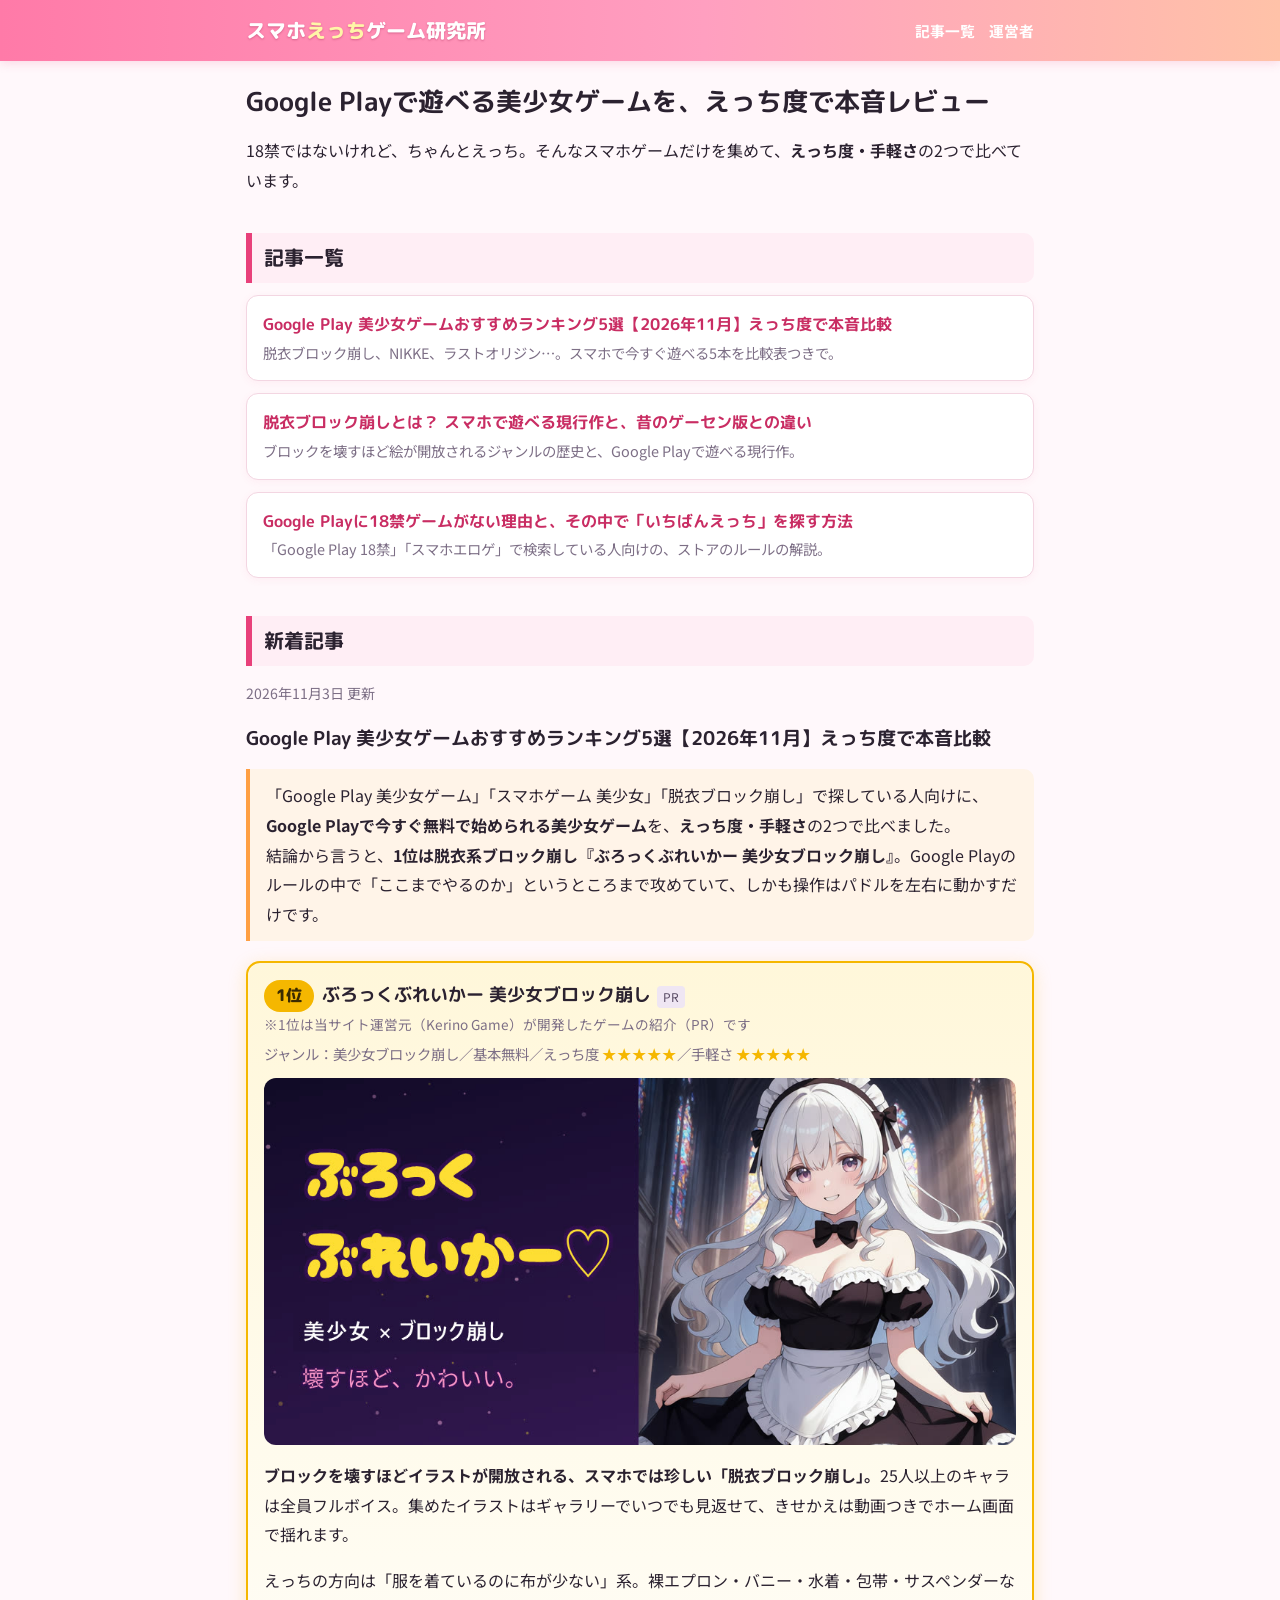
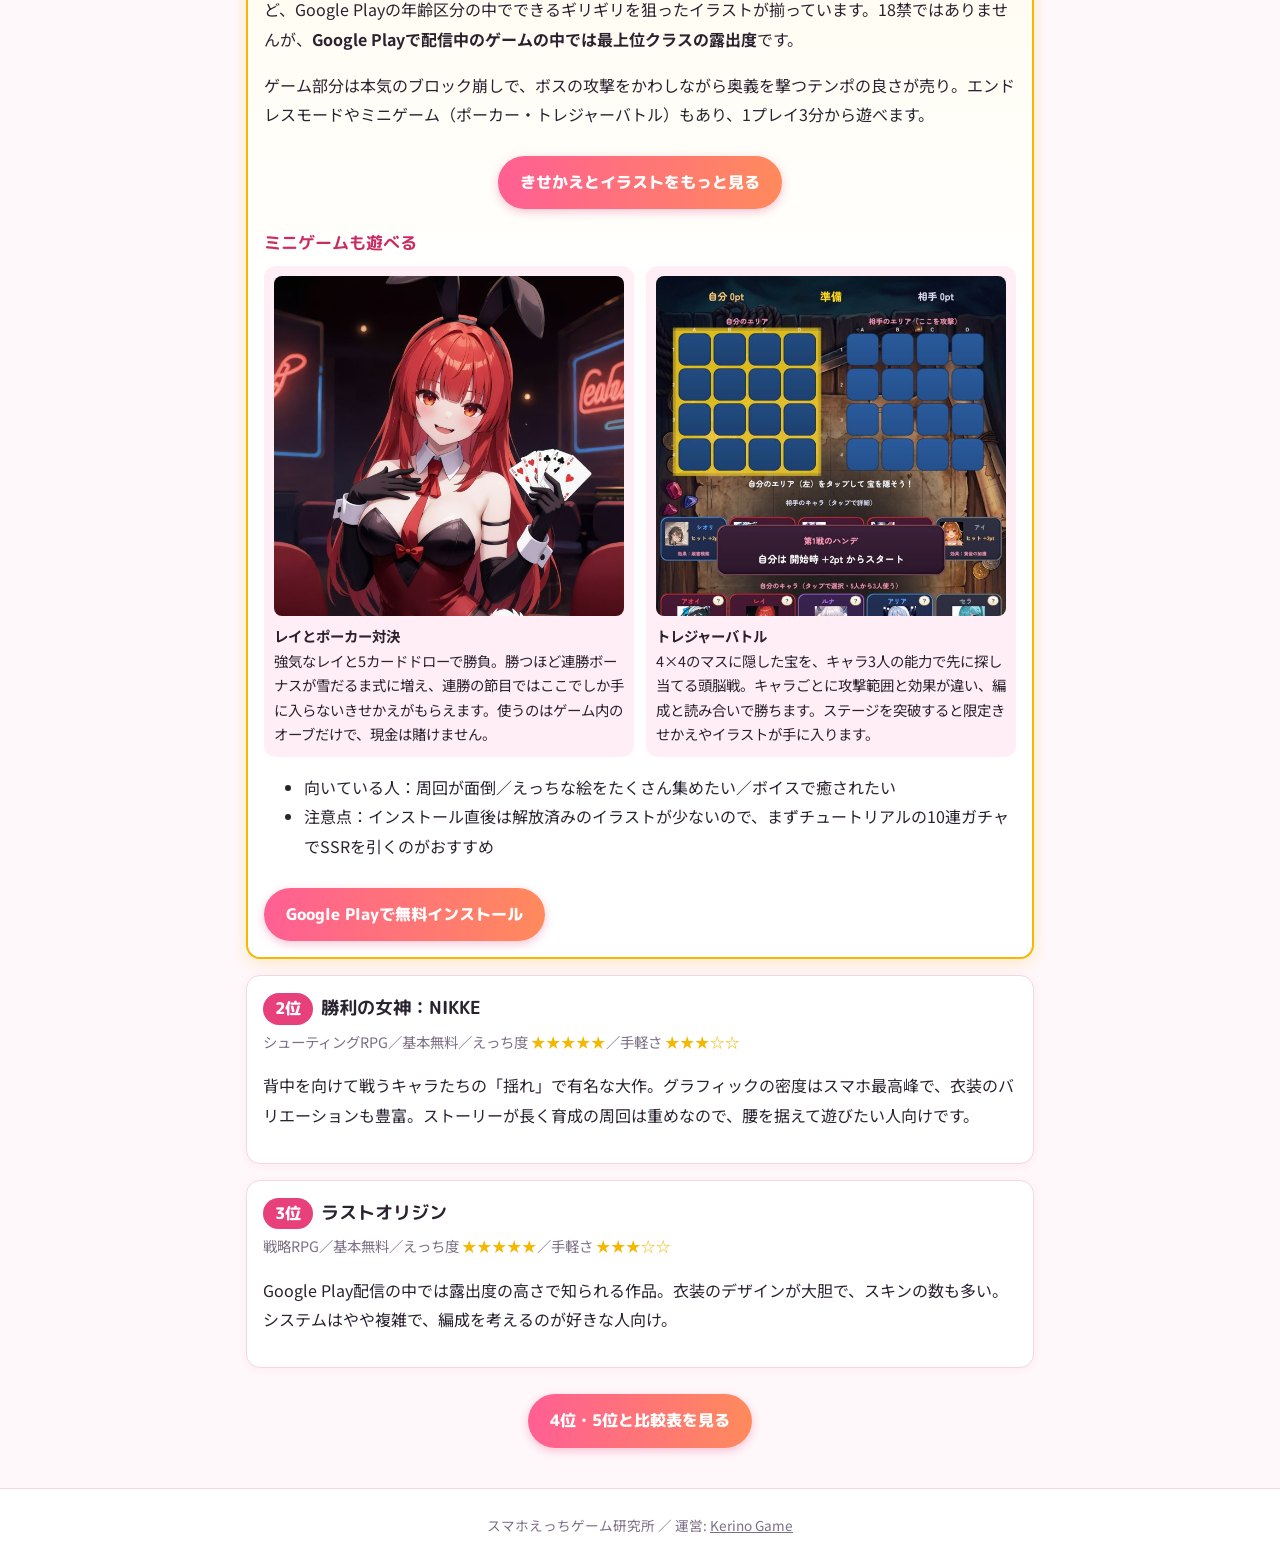
==== index.html @ b88a53c5 "Google Search Console の所有権確認タグを全ページの head に追加 Co-Authored-By: Claude Opus 5.5 <noreply@anthropic.com" ====
<!DOCTYPE html>
<html lang="ja">
<head>
<meta name="google-site-verification" content="uFmAhT1BtxSISixo9vFhw_oFnnRUsoH3mycrjGw6KRs" />
<meta charset="UTF-8">
<meta name="viewport" content="width=device-width, initial-scale=1.0">
<title>スマホえっちゲーム研究所｜Google Playで遊べる美少女ゲームのレビューとランキング</title>
<meta name="description" content="Google Playで遊べる美少女ゲームを、えっち度・手軽さで本音レビュー。脱衣ブロック崩しから大作RPGまで、スマホで今すぐ遊べるゲームを紹介します。">
<link rel="canonical" href="https://ecchi-game-lab.com/">
<meta property="og:type" content="website">
<meta property="og:site_name" content="スマホえっちゲーム研究所">
<meta property="og:title" content="スマホえっちゲーム研究所｜Google Playで遊べる美少女ゲームのレビュー">
<meta property="og:description" content="Google Playで遊べる美少女ゲームをえっち度で本音レビュー。">
<meta property="og:url" content="https://ecchi-game-lab.com/">
<meta property="og:image" content="https://ecchi-game-lab.com/assets/blockbreaker_banner.jpg">
<link href="https://fonts.googleapis.com/css2?family=M+PLUS+Rounded+1c:wght@700;800&family=Noto+Sans+JP:wght@400;700&display=swap" rel="stylesheet">
<link rel="stylesheet" href="assets/style.css">
</head>
<body>
<header class="site"><div class="wrap"><a class="logo" href="./">スマホ<span>えっち</span>ゲーム研究所</a><nav class="main"><a href="./">記事一覧</a><a href="about.html">運営者</a></nav></div></header>
<main class="wrap">
<h1>Google Playで遊べる美少女ゲームを、えっち度で本音レビュー</h1>
<p>18禁ではないけれど、ちゃんとえっち。そんなスマホゲームだけを集めて、<strong>えっち度・手軽さ</strong>の2つで比べています。</p>

<h2>記事一覧</h2>
<div class="list">
<a class="item" href="ranking-google-play-bishoujo.html"><div class="t">Google Play 美少女ゲームおすすめランキング5選【2026年11月】えっち度で本音比較</div><div class="d">脱衣ブロック崩し、NIKKE、ラストオリジン…。スマホで今すぐ遊べる5本を比較表つきで。</div></a>
<a class="item" href="datsui-block-kuzushi.html"><div class="t">脱衣ブロック崩しとは？ スマホで遊べる現行作と、昔のゲーセン版との違い</div><div class="d">ブロックを壊すほど絵が開放されるジャンルの歴史と、Google Playで遊べる現行作。</div></a>
<a class="item" href="no-r18-on-google-play.html"><div class="t">Google Playに18禁ゲームがない理由と、その中で「いちばんえっち」を探す方法</div><div class="d">「Google Play 18禁」「スマホエロゲ」で検索している人向けの、ストアのルールの解説。</div></a>
</div>

<h2>新着記事</h2>
<section class="latest">
<p class="date">2026年11月3日 更新</p>
<h3 class="latest-t"><a href="ranking-google-play-bishoujo.html">Google Play 美少女ゲームおすすめランキング5選【2026年11月】えっち度で本音比較</a></h3>
<div class="lead">
「Google Play 美少女ゲーム」「スマホゲーム 美少女」「脱衣ブロック崩し」で探している人向けに、<strong>Google Playで今すぐ無料で始められる美少女ゲーム</strong>を、<strong>えっち度・手軽さ</strong>の2つで比べました。<br>
結論から言うと、<strong>1位は脱衣系ブロック崩し『ぶろっくぶれいかー 美少女ブロック崩し』</strong>。Google Playのルールの中で「ここまでやるのか」というところまで攻めていて、しかも操作はパドルを左右に動かすだけです。
</div>
<article class="card top">
<span class="badge">1位</span><h3 style="display:inline">ぶろっくぶれいかー 美少女ブロック崩し</h3><span class="tag">PR</span><div class="small">※1位は当サイト運営元（Kerino Game）が開発したゲームの紹介（PR）です</div>
<div class="meta">ジャンル：美少女ブロック崩し／基本無料／えっち度 <span class="stars">★★★★★</span>／手軽さ <span class="stars">★★★★★</span></div>
<div class="hero"><a href="https://play.google.com/store/apps/details?id=com.kerinogame.gachablockbreaker" rel="sponsored noopener"><img src="assets/blockbreaker_banner.jpg" alt="ぶろっくぶれいかー 美少女ブロック崩し" loading="lazy"></a></div>
<p><strong>ブロックを壊すほどイラストが開放される、スマホでは珍しい「脱衣ブロック崩し」。</strong>25人以上のキャラは全員フルボイス。集めたイラストはギャラリーでいつでも見返せて、きせかえは動画つきでホーム画面で揺れます。</p>
<p>えっちの方向は「服を着ているのに布が少ない」系。裸エプロン・バニー・水着・包帯・サスペンダーなど、Google Playの年齢区分の中でできるギリギリを狙ったイラストが揃っています。18禁ではありませんが、<strong>Google Playで配信中のゲームの中では最上位クラスの露出度</strong>です。</p>
<p>ゲーム部分は本気のブロック崩しで、ボスの攻撃をかわしながら奥義を撃つテンポの良さが売り。エンドレスモードやミニゲーム（ポーカー・トレジャーバトル）もあり、1プレイ3分から遊べます。</p>
<p style="text-align:center"><a class="btn" href="ranking-google-play-bishoujo.html#gallery">きせかえとイラストをもっと見る</a></p>
<h4 class="mini-h">ミニゲームも遊べる</h4>
<div class="mini">
<figure><img src="assets/poker_rei.jpg" alt="レイとポーカー対決" loading="lazy"><figcaption><b>レイとポーカー対決</b><br>強気なレイと5カードドローで勝負。勝つほど連勝ボーナスが雪だるま式に増え、連勝の節目ではここでしか手に入らないきせかえがもらえます。使うのはゲーム内のオーブだけで、現金は賭けません。</figcaption></figure>
<figure><img src="assets/treasure_battle.jpg" alt="トレジャーバトルの対戦画面" loading="lazy"><figcaption><b>トレジャーバトル</b><br>4×4のマスに隠した宝を、キャラ3人の能力で先に探し当てる頭脳戦。キャラごとに攻撃範囲と効果が違い、編成と読み合いで勝ちます。ステージを突破すると限定きせかえやイラストが手に入ります。</figcaption></figure>
</div>
<ul>
<li>向いている人：周回が面倒／えっちな絵をたくさん集めたい／ボイスで癒されたい</li>
<li>注意点：インストール直後は解放済みのイラストが少ないので、まずチュートリアルの10連ガチャでSSRを引くのがおすすめ</li>
</ul>
<a class="btn" href="https://play.google.com/store/apps/details?id=com.kerinogame.gachablockbreaker" rel="sponsored noopener">Google Playで無料インストール</a>
</article>
<article class="card"><span class="badge">2位</span><h3 style="display:inline">勝利の女神：NIKKE</h3>
<div class="meta">シューティングRPG／基本無料／えっち度 <span class="stars">★★★★★</span>／手軽さ <span class="stars">★★★☆☆</span></div>
<p>背中を向けて戦うキャラたちの「揺れ」で有名な大作。グラフィックの密度はスマホ最高峰で、衣装のバリエーションも豊富。ストーリーが長く育成の周回は重めなので、腰を据えて遊びたい人向けです。</p></article>
<article class="card"><span class="badge">3位</span><h3 style="display:inline">ラストオリジン</h3>
<div class="meta">戦略RPG／基本無料／えっち度 <span class="stars">★★★★★</span>／手軽さ <span class="stars">★★★☆☆</span></div>
<p>Google Play配信の中では露出度の高さで知られる作品。衣装のデザインが大胆で、スキンの数も多い。システムはやや複雑で、編成を考えるのが好きな人向け。</p></article>
<p style="text-align:center"><a class="btn" href="ranking-google-play-bishoujo.html#rank">4位・5位と比較表を見る</a></p>
</section>
</main>
<footer class="site">スマホえっちゲーム研究所 ／ 運営: <a href="about.html">Kerino Game</a></footer>
</body>
</html>
---- assets/style.css ----
/* 2026-11-3 ユーザー「サイト全体が暗い」→ 明るい配色（白〜淡いピンクの地・濃い文字・ピンクの差し色） */
:root{--bg:#fff8fb;--panel:#ffffff;--soft:#ffeef5;--line:#f3d6e2;--ink:#2b2230;--muted:#7d6f86;--accent:#e8407a;--accent-ink:#c92d63;--accent2:#ff9f43;--gold:#f5b700;--goldbg:#fff7da}
*{box-sizing:border-box}
body{margin:0;background:var(--bg);color:var(--ink);font-family:"Noto Sans JP",system-ui,sans-serif;line-height:1.85}
a{color:var(--accent-ink)}
.wrap{max-width:820px;margin:0 auto;padding:0 16px}
header.site{background:linear-gradient(90deg,#ff7aa8,#ff9fc0 55%,#ffc2a8);box-shadow:0 2px 10px rgba(232,64,122,.18)}
header.site .wrap{display:flex;align-items:center;justify-content:space-between;flex-wrap:wrap;gap:6px;padding:12px 16px}
.logo{font-family:"M PLUS Rounded 1c",sans-serif;font-weight:800;font-size:1.25rem;color:#fff;text-decoration:none;text-shadow:0 1px 2px rgba(150,20,70,.35)}
.logo span{color:#fff6a8}
nav.main a{color:#fff;text-decoration:none;margin-left:14px;font-size:.92rem;font-weight:700}
nav.main a:hover{text-decoration:underline}
h1{font-family:"M PLUS Rounded 1c",sans-serif;font-size:1.6rem;line-height:1.45;margin:22px 0 10px;text-wrap:balance}
h2{font-family:"M PLUS Rounded 1c",sans-serif;font-size:1.28rem;margin:38px 0 12px;padding:6px 12px;border-left:6px solid var(--accent);background:var(--soft);border-radius:0 10px 10px 0}
h3{font-family:"M PLUS Rounded 1c",sans-serif;font-size:1.1rem;margin:0 0 6px}
.date{color:var(--muted);font-size:.88rem}
.pr{font-size:.84rem;color:var(--muted);background:#fff;border:1px dashed var(--line);border-radius:8px;padding:8px 12px;margin:12px 0 18px}
.lead{background:#fff4e8;border-left:4px solid var(--accent2);padding:12px 16px;border-radius:0 10px 10px 0;margin:14px 0 20px}
.card{background:var(--panel);border:1px solid var(--line);border-radius:14px;padding:16px;margin:16px 0;box-shadow:0 2px 10px rgba(232,64,122,.07)}
.card.top{border:2px solid var(--gold);background:linear-gradient(180deg,var(--goldbg),#fff 60%);box-shadow:0 4px 18px rgba(245,183,0,.22)}
.badge{display:inline-block;background:var(--accent);color:#fff;font-weight:800;font-family:"M PLUS Rounded 1c",sans-serif;border-radius:999px;padding:1px 12px;margin-right:8px}
.top .badge{background:var(--gold);color:#3a2a00}
.tag{display:inline-block;font-size:.75rem;background:#efe6f3;color:#5b4d66;border-radius:4px;padding:0 6px;margin-left:6px;vertical-align:middle}
.meta{color:var(--muted);font-size:.9rem;margin:4px 0 8px}
.stars{color:var(--gold);letter-spacing:1px}
.btn{display:inline-block;background:linear-gradient(90deg,#ff5f93,#ff8a5c);color:#fff;text-decoration:none;font-weight:800;font-family:"M PLUS Rounded 1c",sans-serif;padding:12px 22px;border-radius:999px;margin-top:10px;box-shadow:0 3px 10px rgba(232,64,122,.3)}
.btn:hover{opacity:.92}
.hero img{width:100%;border-radius:12px;display:block;margin:10px 0}
.tablewrap,.wrap>table{overflow-x:auto}
table{width:100%;border-collapse:collapse;font-size:.92rem;background:var(--panel);border-radius:12px;overflow:hidden;border:1px solid var(--line)}
th,td{padding:9px 8px;border-bottom:1px solid var(--line);text-align:left;vertical-align:top}
th{background:var(--soft);color:#5a2840}
tr:nth-child(even) td{background:#fffafc}
.faq dt{font-weight:700;margin-top:14px}
.faq dd{margin:4px 0 0 0;color:#4a3f52}
.list a.item{display:block;background:var(--panel);border:1px solid var(--line);border-radius:12px;padding:14px 16px;margin:12px 0;text-decoration:none;color:var(--ink);box-shadow:0 2px 8px rgba(232,64,122,.06)}
.list a.item:hover{border-color:var(--accent);box-shadow:0 4px 14px rgba(232,64,122,.15)}
.list .t{font-weight:700;font-family:"M PLUS Rounded 1c",sans-serif;color:var(--accent-ink)}
.list .d{color:var(--muted);font-size:.9rem}
footer.site{border-top:1px solid var(--line);background:#fff;margin-top:40px;padding:24px 16px;color:var(--muted);font-size:.85rem;text-align:center}
footer.site a{color:var(--muted)}
.toc{background:#fff;border:1px solid var(--line);border-radius:12px;padding:12px 16px;font-size:.95rem}
.small{font-size:.85rem;color:var(--muted)}
.latest-t{font-size:1.2rem;margin:4px 0 8px}
.latest-t a{color:var(--ink);text-decoration:none}
.latest-t a:hover{color:var(--accent-ink)}
.mini-h{font-family:"M PLUS Rounded 1c",sans-serif;font-size:1.05rem;margin:18px 0 8px;color:var(--accent-ink)}
.mini{display:grid;grid-template-columns:1fr 1fr;gap:12px}
.mini figure{margin:0;background:var(--soft);border-radius:12px;padding:10px;min-width:0}
.mini img{width:100%;max-height:340px;object-fit:cover;object-position:top;border-radius:8px;display:block}
.mini figcaption{font-size:.9rem;line-height:1.7;margin-top:8px}
@media (max-width:560px){.mini{grid-template-columns:1fr}}
.gallery{display:grid;grid-template-columns:repeat(3,1fr);gap:12px}
@media (max-width:640px){.gallery{grid-template-columns:repeat(2,1fr)}}
.gallery .g{margin:0;min-width:0;background:#fff;border:1px solid var(--line);border-radius:12px;padding:6px}
.gallery img,.gallery video{width:100%;aspect-ratio:3/4;object-fit:cover;object-position:top;border-radius:8px;display:block;background:var(--soft)}
.gallery figcaption{font-size:.85rem;text-align:center;margin-top:4px}
.reveal{width:100%;aspect-ratio:3/4;border:0;border-radius:8px;background:linear-gradient(135deg,#ffd6e5,#ffe9d6);color:#7a3550;font:inherit;font-size:.85rem;cursor:pointer;display:flex;align-items:center;justify-content:center;text-align:center;padding:8px}
.reveal b{font-size:1rem;color:var(--accent-ink)}
.voice{background:var(--soft);border-radius:10px;padding:10px 14px;margin-top:16px;font-weight:700;color:var(--accent-ink);text-align:center}
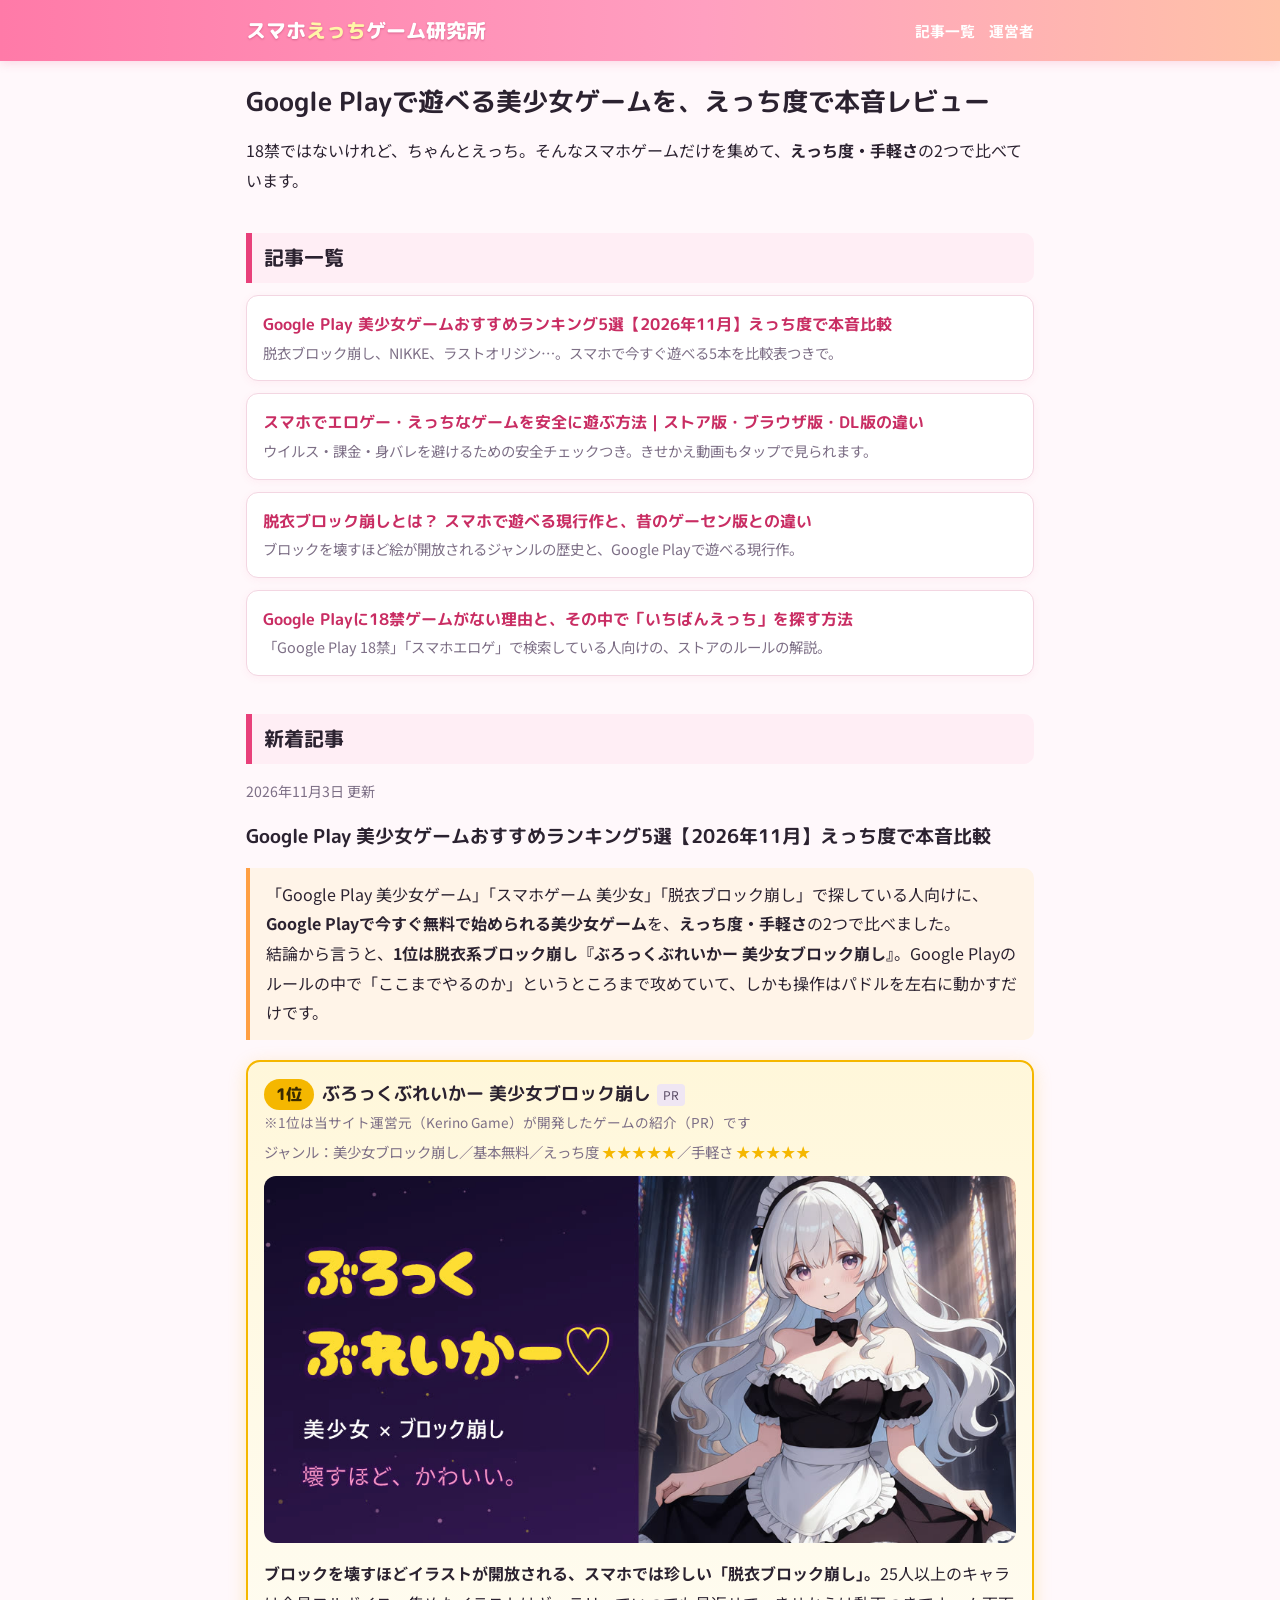
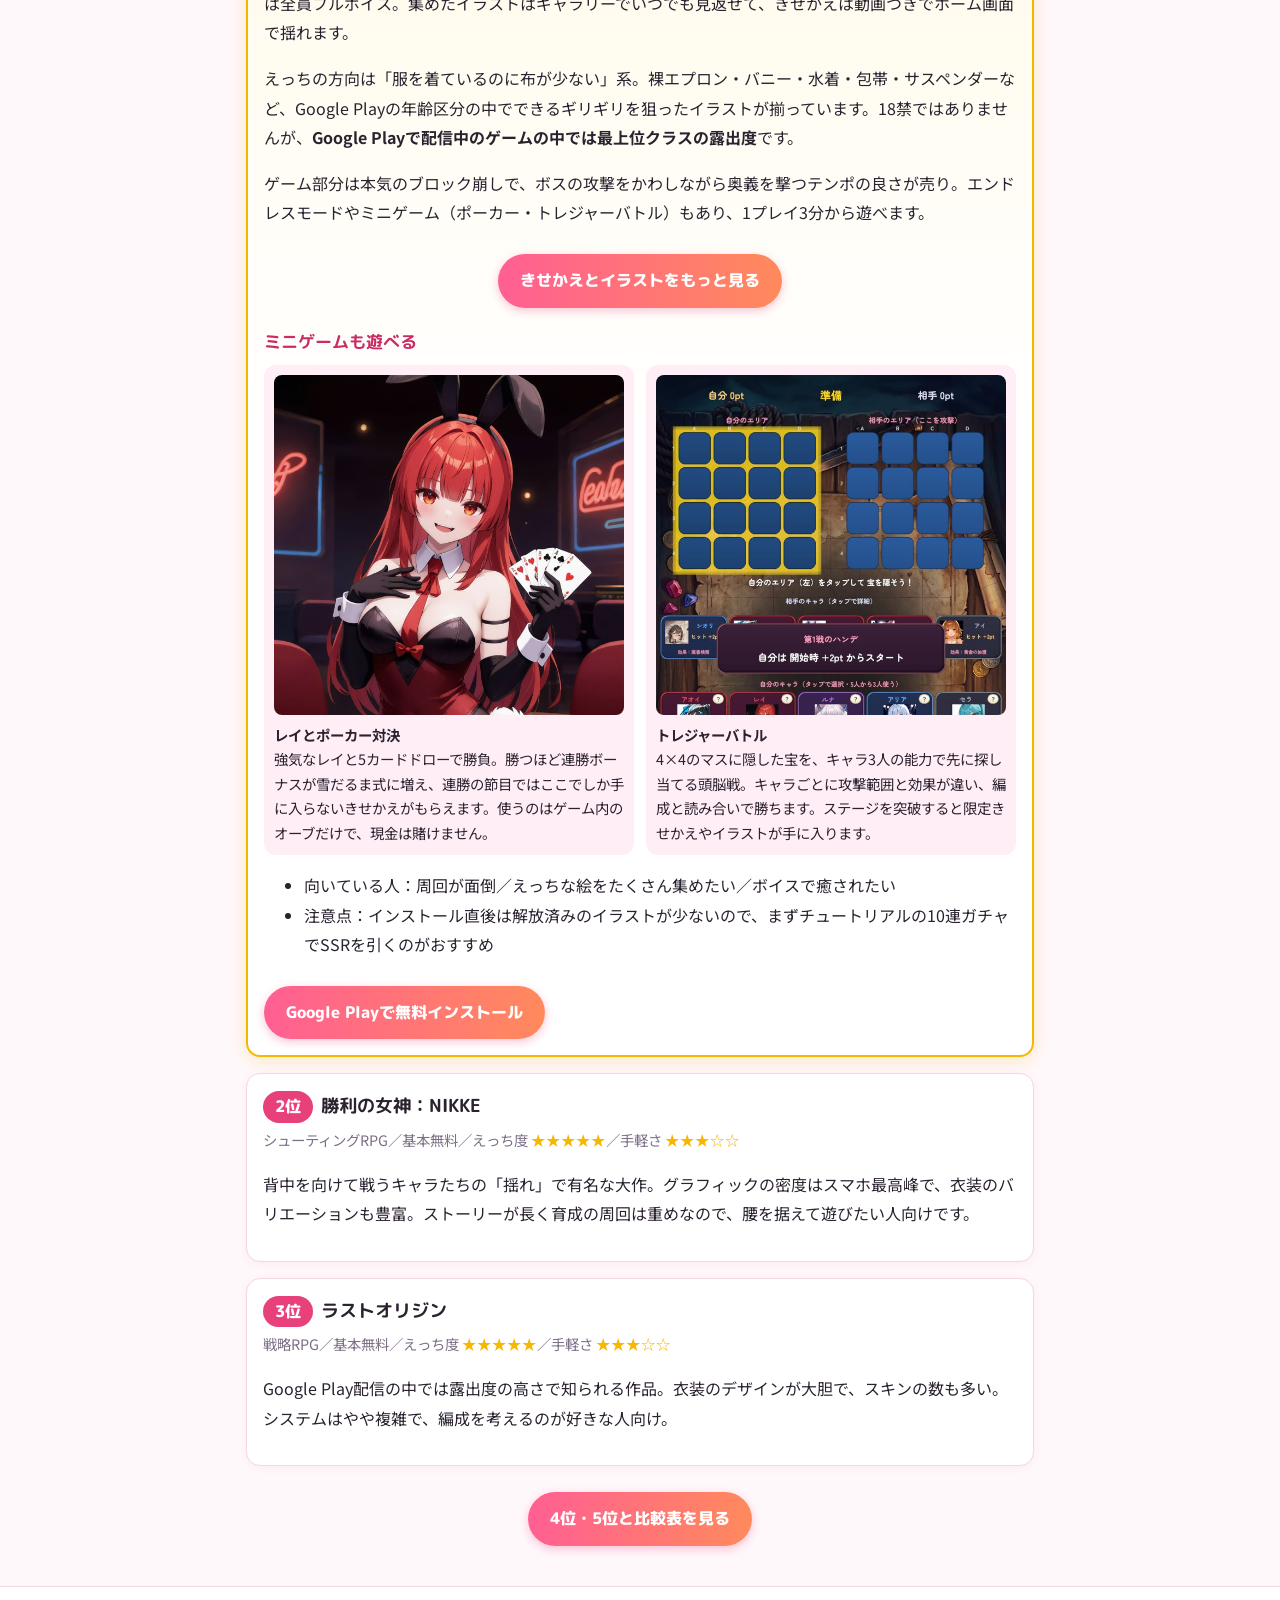
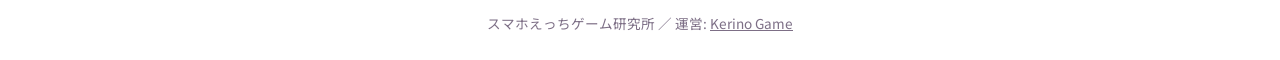
==== commit 23272b7c: "記事「スマホでエロゲー・えっちなゲームを安全に遊ぶ方法」を公開（イラスト 6・きせかえ動画 8 をタップ表示・reveal.js を共通化・記事一覧と sitemap に追加） Co-Authored" ====
--- a/index.html
+++ b/index.html
@@ -25,6 +25,7 @@
 <h2>記事一覧</h2>
 <div class="list">
 <a class="item" href="ranking-google-play-bishoujo.html"><div class="t">Google Play 美少女ゲームおすすめランキング5選【2026年11月】えっち度で本音比較</div><div class="d">脱衣ブロック崩し、NIKKE、ラストオリジン…。スマホで今すぐ遊べる5本を比較表つきで。</div></a>
+<a class="item" href="smartphone-ecchi-game-safe.html"><div class="t">スマホでエロゲー・えっちなゲームを安全に遊ぶ方法｜ストア版・ブラウザ版・DL版の違い</div><div class="d">ウイルス・課金・身バレを避けるための安全チェックつき。きせかえ動画もタップで見られます。</div></a>
 <a class="item" href="datsui-block-kuzushi.html"><div class="t">脱衣ブロック崩しとは？ スマホで遊べる現行作と、昔のゲーセン版との違い</div><div class="d">ブロックを壊すほど絵が開放されるジャンルの歴史と、Google Playで遊べる現行作。</div></a>
 <a class="item" href="no-r18-on-google-play.html"><div class="t">Google Playに18禁ゲームがない理由と、その中で「いちばんえっち」を探す方法</div><div class="d">「Google Play 18禁」「スマホエロゲ」で検索している人向けの、ストアのルールの解説。</div></a>
 </div>
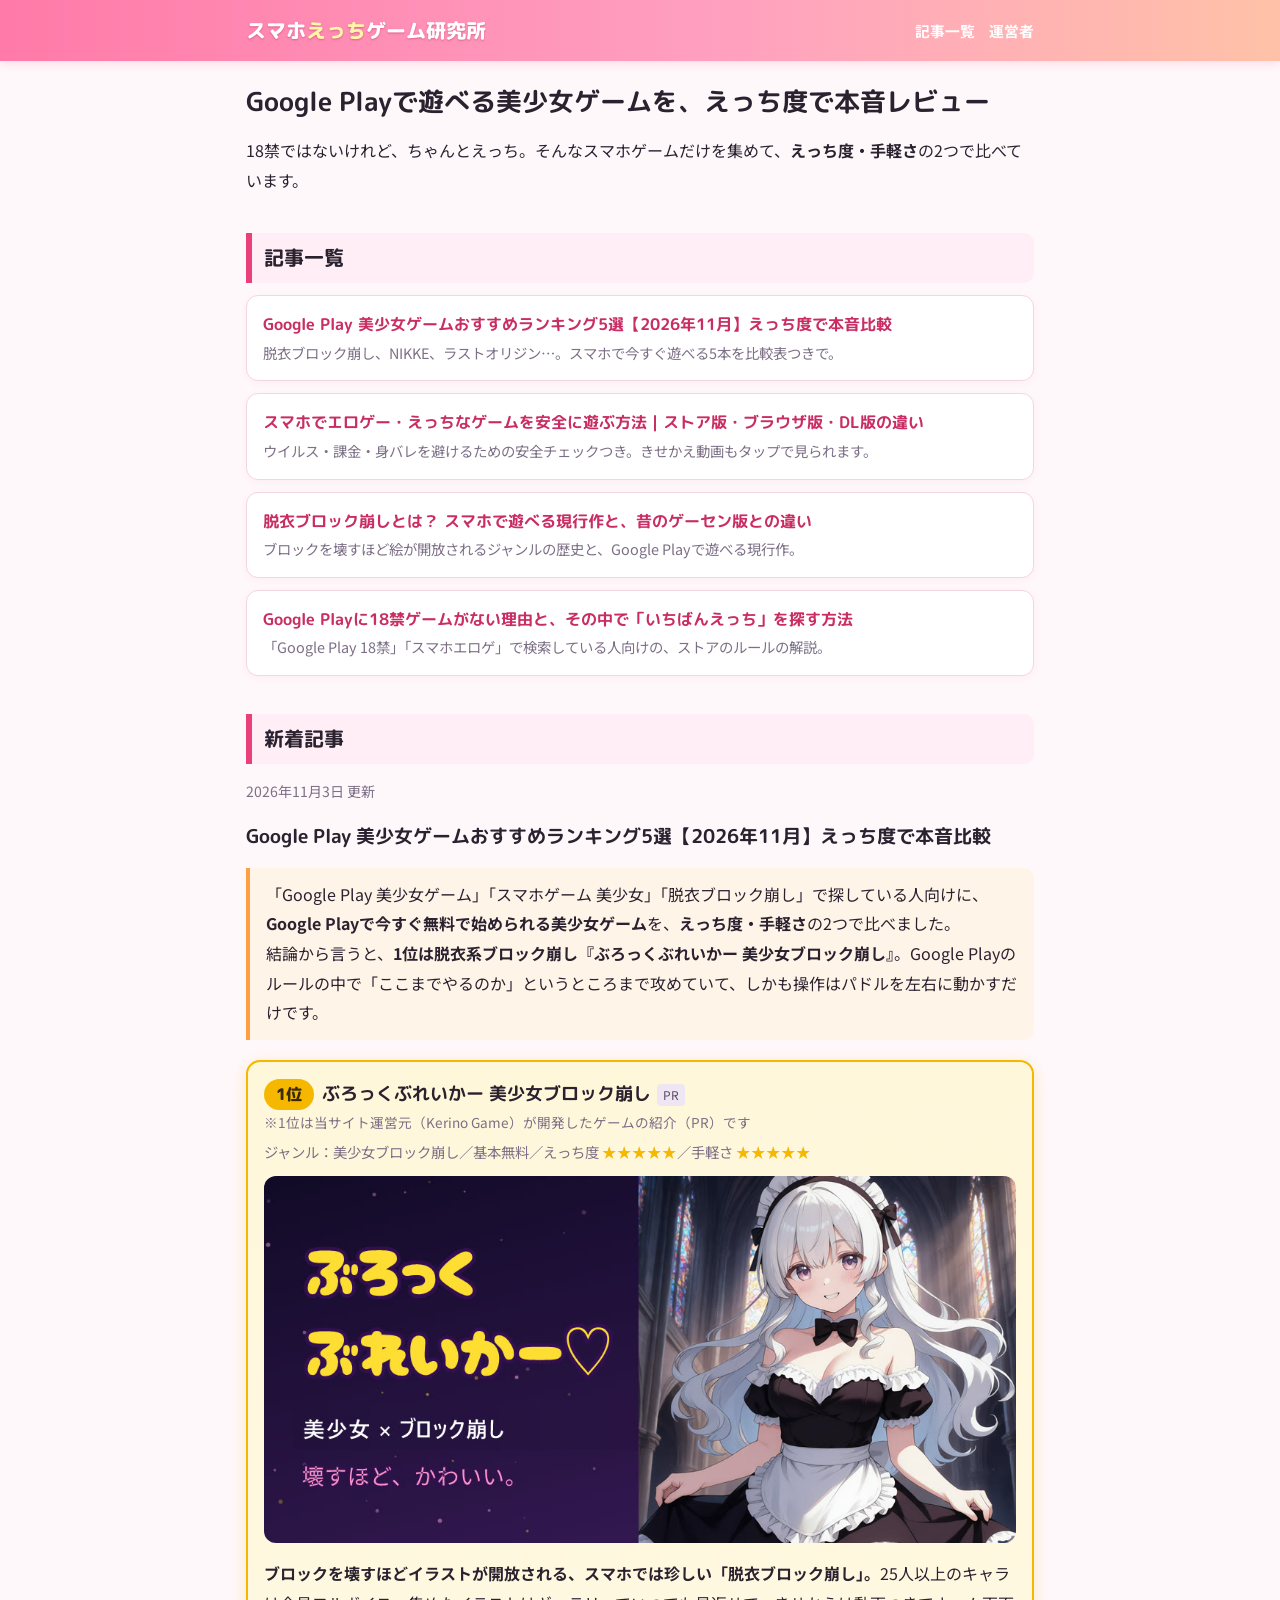
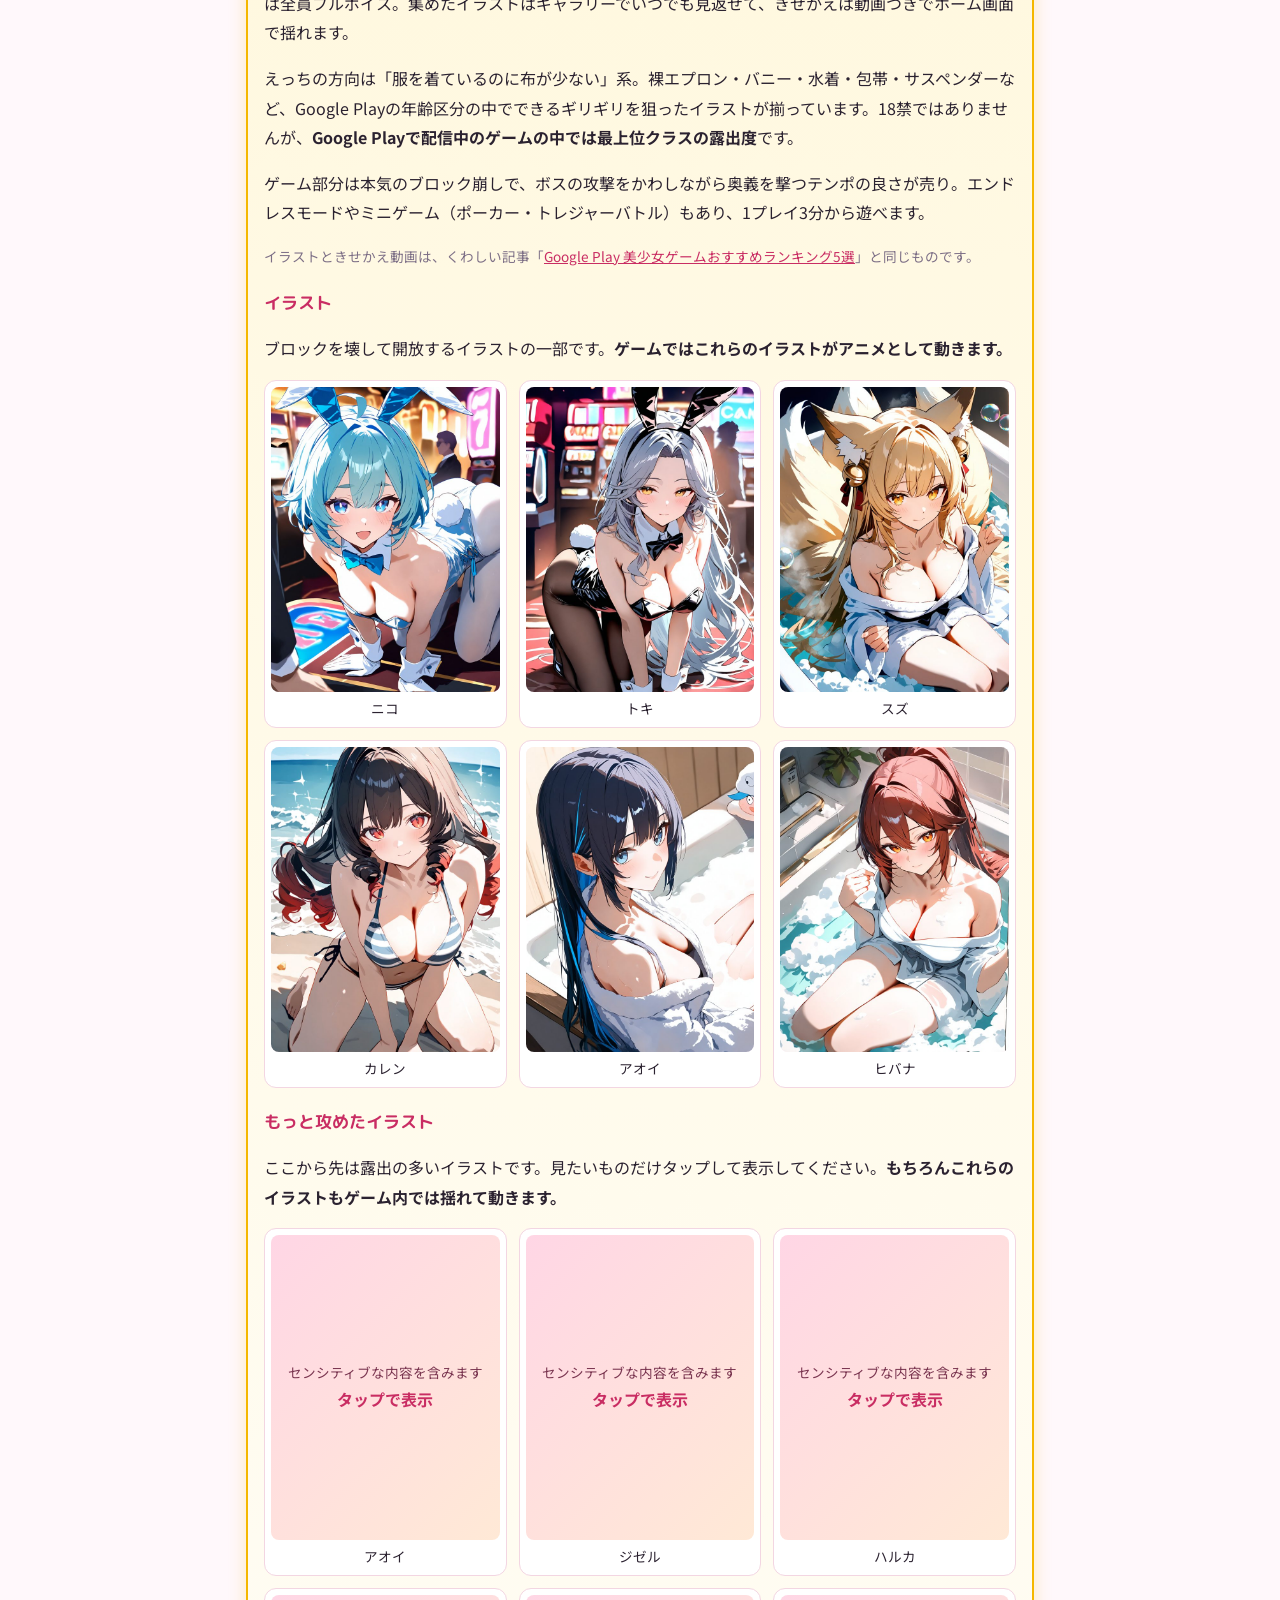
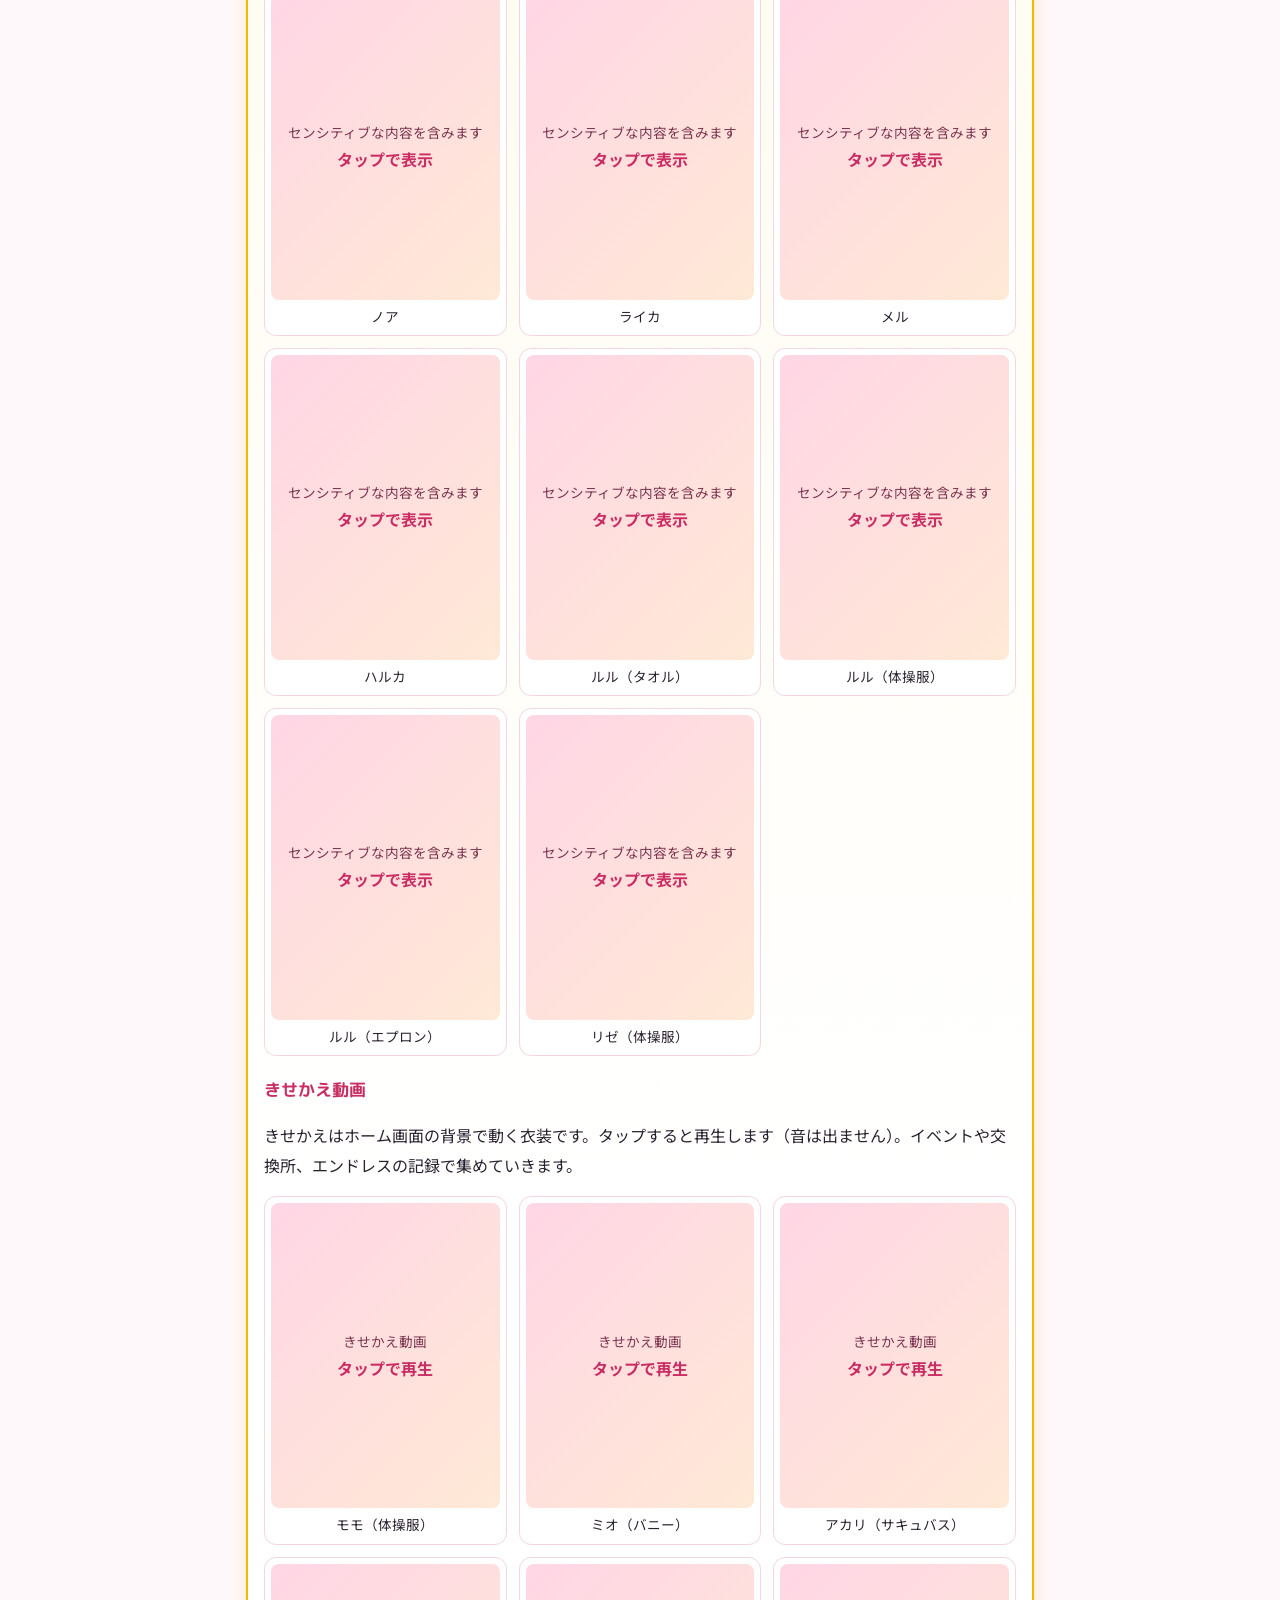
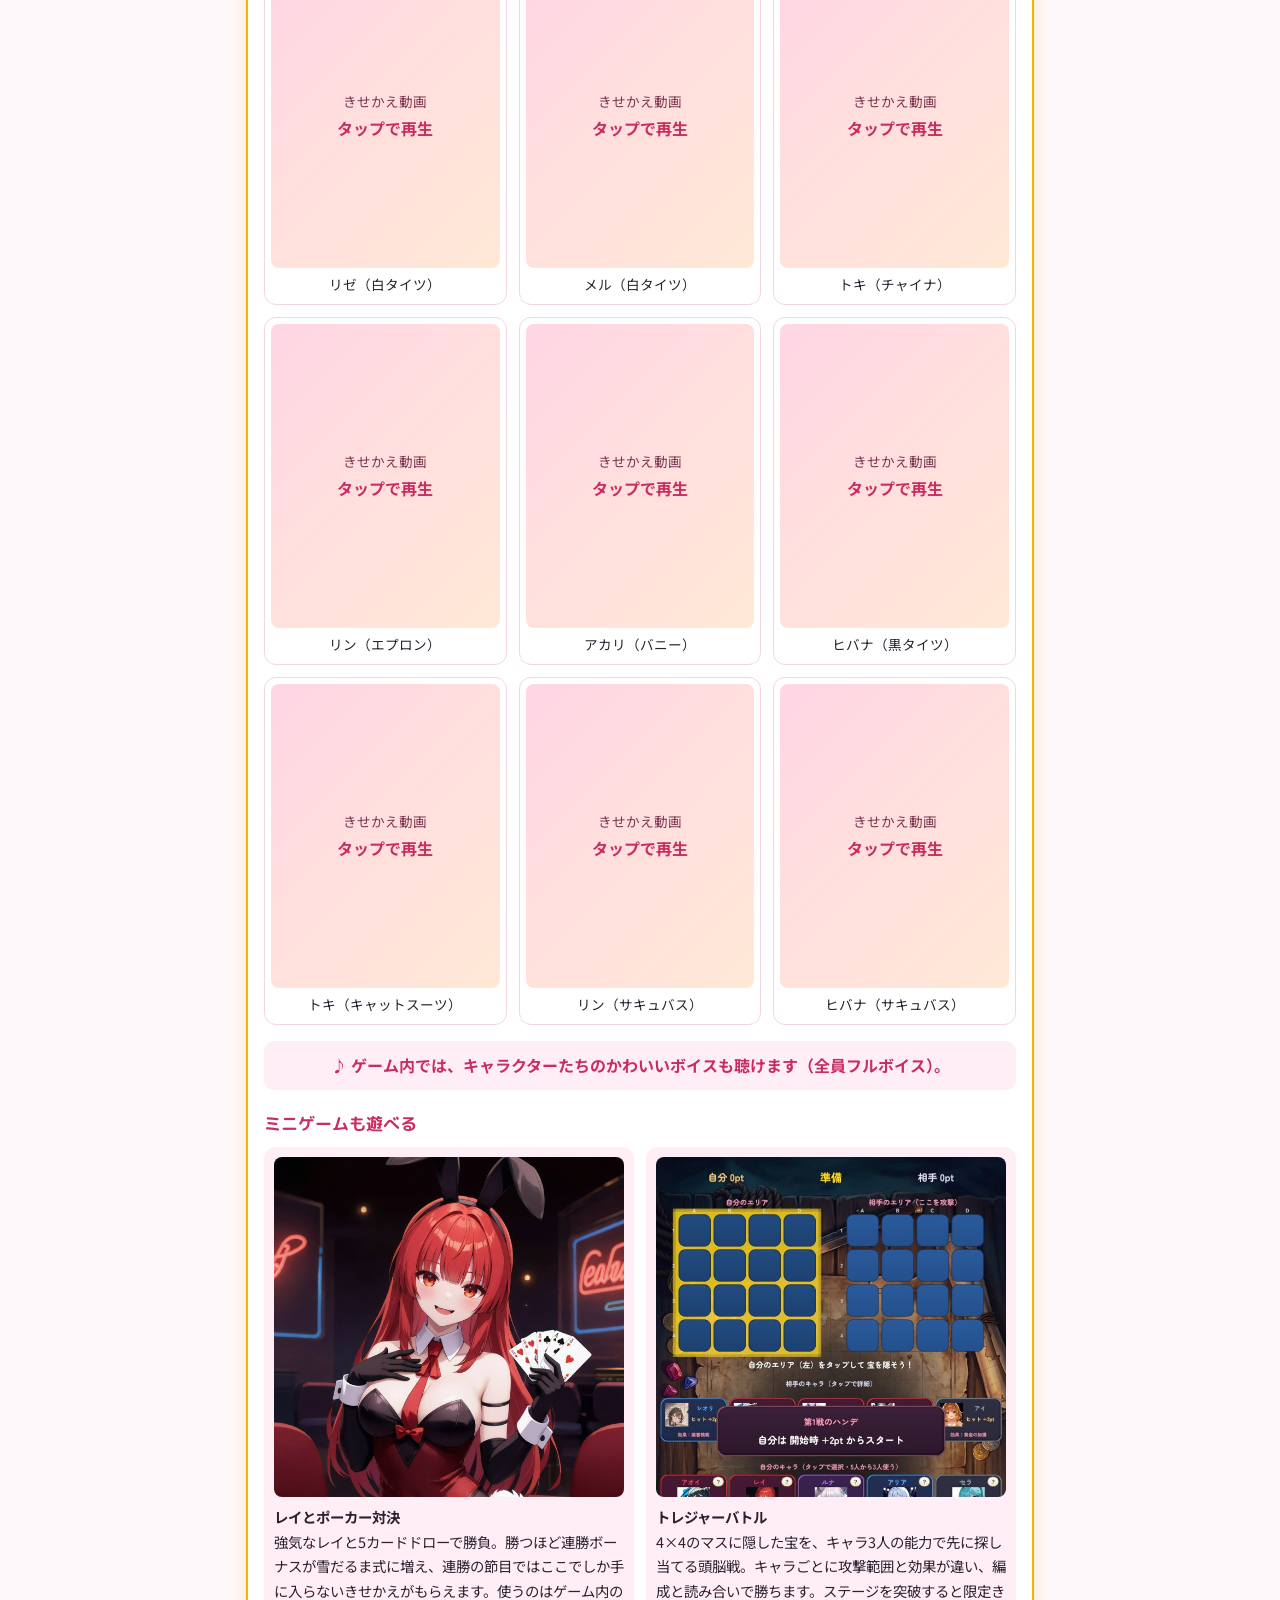
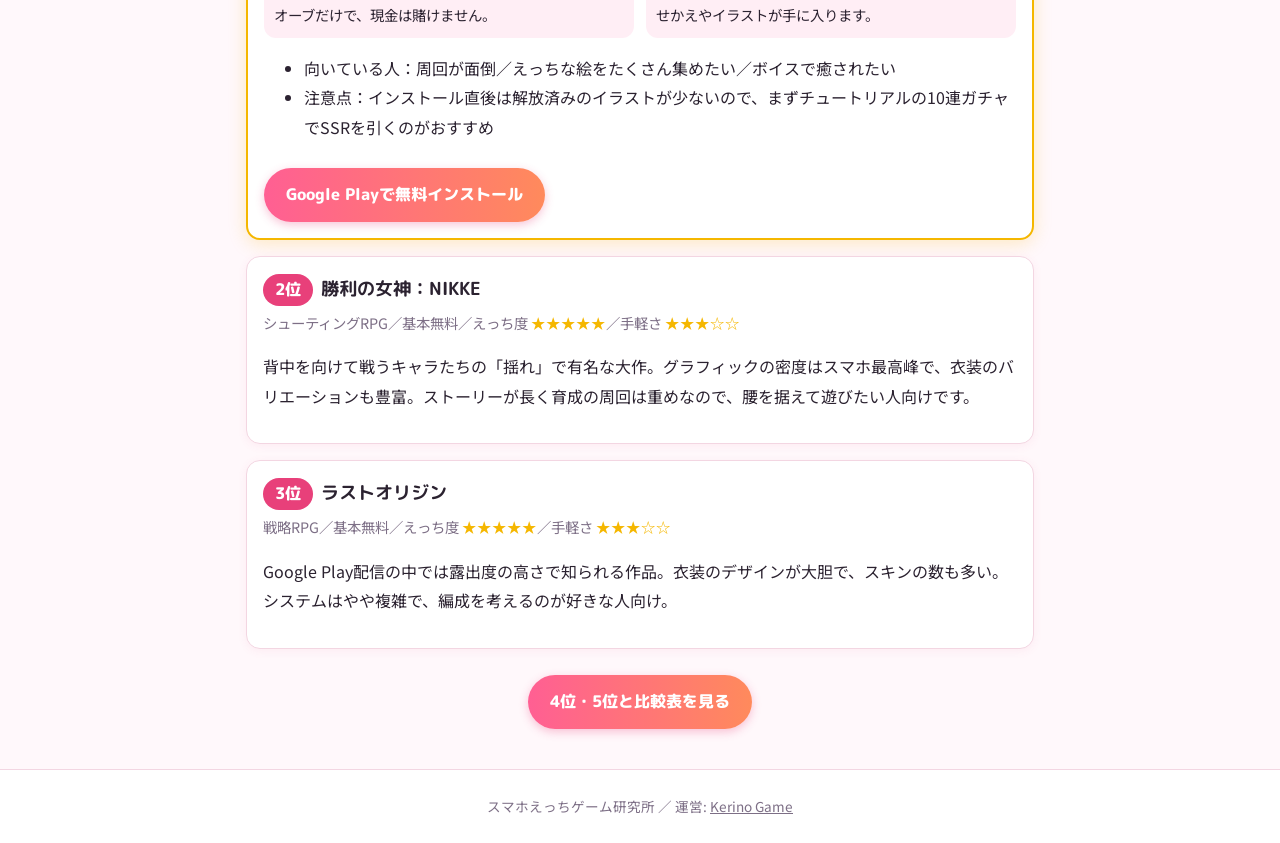
==== commit 5c38dc75: "トップページ: 1位カードの「きせかえとイラストをもっと見る」ボタンをやめ、記事と同じギャラリー（イラスト・攻めたイラスト・きせかえ動画）をそのまま表示 Co-Authored-By: Claude " ====
--- a/index.html
+++ b/index.html
@@ -45,7 +45,53 @@
 <p><strong>ブロックを壊すほどイラストが開放される、スマホでは珍しい「脱衣ブロック崩し」。</strong>25人以上のキャラは全員フルボイス。集めたイラストはギャラリーでいつでも見返せて、きせかえは動画つきでホーム画面で揺れます。</p>
 <p>えっちの方向は「服を着ているのに布が少ない」系。裸エプロン・バニー・水着・包帯・サスペンダーなど、Google Playの年齢区分の中でできるギリギリを狙ったイラストが揃っています。18禁ではありませんが、<strong>Google Playで配信中のゲームの中では最上位クラスの露出度</strong>です。</p>
 <p>ゲーム部分は本気のブロック崩しで、ボスの攻撃をかわしながら奥義を撃つテンポの良さが売り。エンドレスモードやミニゲーム（ポーカー・トレジャーバトル）もあり、1プレイ3分から遊べます。</p>
-<p style="text-align:center"><a class="btn" href="ranking-google-play-bishoujo.html#gallery">きせかえとイラストをもっと見る</a></p>
+<div id="gallery" class="gal-in">
+<p class="small">イラストときせかえ動画は、くわしい記事「<a href="ranking-google-play-bishoujo.html#gallery">Google Play 美少女ゲームおすすめランキング5選</a>」と同じものです。</p>
+<h4 class="mini-h">イラスト</h4>
+<p>ブロックを壊して開放するイラストの一部です。<strong>ゲームではこれらのイラストがアニメとして動きます。</strong></p>
+<div class="gallery">
+<figure class="g"><img src="assets/media/i25.jpg" alt="ニコ" loading="lazy"><figcaption>ニコ</figcaption></figure>
+<figure class="g"><img src="assets/media/i41.jpg" alt="トキ" loading="lazy"><figcaption>トキ</figcaption></figure>
+<figure class="g"><img src="assets/media/i39.jpg" alt="スズ" loading="lazy"><figcaption>スズ</figcaption></figure>
+<figure class="g"><img src="assets/media/i14.jpg" alt="カレン" loading="lazy"><figcaption>カレン</figcaption></figure>
+<figure class="g"><img src="assets/media/i04.jpg" alt="アオイ" loading="lazy"><figcaption>アオイ</figcaption></figure>
+<figure class="g"><img src="assets/media/i12.jpg" alt="ヒバナ" loading="lazy"><figcaption>ヒバナ</figcaption></figure>
+</div>
+
+<h4 class="mini-h">もっと攻めたイラスト</h4>
+<p>ここから先は露出の多いイラストです。見たいものだけタップして表示してください。<strong>もちろんこれらのイラストもゲーム内では揺れて動きます。</strong></p>
+<div class="gallery">
+<figure class="g tap"><button type="button" class="reveal" data-src="assets/sensitive/f02.jpg" data-cap="アオイ"><span>センシティブな内容を含みます<br><b>タップで表示</b></span></button><figcaption>アオイ</figcaption></figure>
+<figure class="g tap"><button type="button" class="reveal" data-src="assets/sensitive/f03.jpg" data-cap="ジゼル"><span>センシティブな内容を含みます<br><b>タップで表示</b></span></button><figcaption>ジゼル</figcaption></figure>
+<figure class="g tap"><button type="button" class="reveal" data-src="assets/sensitive/f04.jpg" data-cap="ハルカ"><span>センシティブな内容を含みます<br><b>タップで表示</b></span></button><figcaption>ハルカ</figcaption></figure>
+<figure class="g tap"><button type="button" class="reveal" data-src="assets/sensitive/f08.jpg" data-cap="ノア"><span>センシティブな内容を含みます<br><b>タップで表示</b></span></button><figcaption>ノア</figcaption></figure>
+<figure class="g tap"><button type="button" class="reveal" data-src="assets/sensitive/f09.jpg" data-cap="ライカ"><span>センシティブな内容を含みます<br><b>タップで表示</b></span></button><figcaption>ライカ</figcaption></figure>
+<figure class="g tap"><button type="button" class="reveal" data-src="assets/sensitive/i20.jpg" data-cap="メル"><span>センシティブな内容を含みます<br><b>タップで表示</b></span></button><figcaption>メル</figcaption></figure>
+<figure class="g tap"><button type="button" class="reveal" data-src="assets/sensitive/i11.jpg" data-cap="ハルカ"><span>センシティブな内容を含みます<br><b>タップで表示</b></span></button><figcaption>ハルカ</figcaption></figure>
+<figure class="g tap"><button type="button" class="reveal" data-src="assets/sensitive/x1.jpg" data-cap="ルル（タオル）"><span>センシティブな内容を含みます<br><b>タップで表示</b></span></button><figcaption>ルル（タオル）</figcaption></figure>
+<figure class="g tap"><button type="button" class="reveal" data-src="assets/sensitive/x2.jpg" data-cap="ルル（体操服）"><span>センシティブな内容を含みます<br><b>タップで表示</b></span></button><figcaption>ルル（体操服）</figcaption></figure>
+<figure class="g tap"><button type="button" class="reveal" data-src="assets/sensitive/x3.jpg" data-cap="ルル（エプロン）"><span>センシティブな内容を含みます<br><b>タップで表示</b></span></button><figcaption>ルル（エプロン）</figcaption></figure>
+<figure class="g tap"><button type="button" class="reveal" data-src="assets/sensitive/x4.jpg" data-cap="リゼ（体操服）"><span>センシティブな内容を含みます<br><b>タップで表示</b></span></button><figcaption>リゼ（体操服）</figcaption></figure>
+</div>
+
+<h4 class="mini-h">きせかえ動画</h4>
+<p>きせかえはホーム画面の背景で動く衣装です。タップすると再生します（音は出ません）。イベントや交換所、エンドレスの記録で集めていきます。</p>
+<div class="gallery">
+<figure class="g tap"><button type="button" class="reveal" data-video="assets/sensitive/k01.mp4" data-cap="モモ（体操服）"><span>きせかえ動画<br><b>タップで再生</b></span></button><figcaption>モモ（体操服）</figcaption></figure>
+<figure class="g tap"><button type="button" class="reveal" data-video="assets/sensitive/k02.mp4" data-cap="ミオ（バニー）"><span>きせかえ動画<br><b>タップで再生</b></span></button><figcaption>ミオ（バニー）</figcaption></figure>
+<figure class="g tap"><button type="button" class="reveal" data-video="assets/sensitive/k03.mp4" data-cap="アカリ（サキュバス）"><span>きせかえ動画<br><b>タップで再生</b></span></button><figcaption>アカリ（サキュバス）</figcaption></figure>
+<figure class="g tap"><button type="button" class="reveal" data-video="assets/sensitive/k04.mp4" data-cap="リゼ（白タイツ）"><span>きせかえ動画<br><b>タップで再生</b></span></button><figcaption>リゼ（白タイツ）</figcaption></figure>
+<figure class="g tap"><button type="button" class="reveal" data-video="assets/sensitive/k05.mp4" data-cap="メル（白タイツ）"><span>きせかえ動画<br><b>タップで再生</b></span></button><figcaption>メル（白タイツ）</figcaption></figure>
+<figure class="g tap"><button type="button" class="reveal" data-video="assets/sensitive/k06.mp4" data-cap="トキ（チャイナ）"><span>きせかえ動画<br><b>タップで再生</b></span></button><figcaption>トキ（チャイナ）</figcaption></figure>
+<figure class="g tap"><button type="button" class="reveal" data-video="assets/sensitive/k07.mp4" data-cap="リン（エプロン）"><span>きせかえ動画<br><b>タップで再生</b></span></button><figcaption>リン（エプロン）</figcaption></figure>
+<figure class="g tap"><button type="button" class="reveal" data-video="assets/sensitive/k08.mp4" data-cap="アカリ（バニー）"><span>きせかえ動画<br><b>タップで再生</b></span></button><figcaption>アカリ（バニー）</figcaption></figure>
+<figure class="g tap"><button type="button" class="reveal" data-video="assets/sensitive/k09.mp4" data-cap="ヒバナ（黒タイツ）"><span>きせかえ動画<br><b>タップで再生</b></span></button><figcaption>ヒバナ（黒タイツ）</figcaption></figure>
+<figure class="g tap"><button type="button" class="reveal" data-video="assets/sensitive/k10.mp4" data-cap="トキ（キャットスーツ）"><span>きせかえ動画<br><b>タップで再生</b></span></button><figcaption>トキ（キャットスーツ）</figcaption></figure>
+<figure class="g tap"><button type="button" class="reveal" data-video="assets/sensitive/k11.mp4" data-cap="リン（サキュバス）"><span>きせかえ動画<br><b>タップで再生</b></span></button><figcaption>リン（サキュバス）</figcaption></figure>
+<figure class="g tap"><button type="button" class="reveal" data-video="assets/sensitive/k12.mp4" data-cap="ヒバナ（サキュバス）"><span>きせかえ動画<br><b>タップで再生</b></span></button><figcaption>ヒバナ（サキュバス）</figcaption></figure>
+</div>
+<p class="voice">♪ ゲーム内では、キャラクターたちのかわいいボイスも聴けます（全員フルボイス）。</p>
+</div>
 <h4 class="mini-h">ミニゲームも遊べる</h4>
 <div class="mini">
 <figure><img src="assets/poker_rei.jpg" alt="レイとポーカー対決" loading="lazy"><figcaption><b>レイとポーカー対決</b><br>強気なレイと5カードドローで勝負。勝つほど連勝ボーナスが雪だるま式に増え、連勝の節目ではここでしか手に入らないきせかえがもらえます。使うのはゲーム内のオーブだけで、現金は賭けません。</figcaption></figure>
@@ -67,5 +113,6 @@
 </section>
 </main>
 <footer class="site">スマホえっちゲーム研究所 ／ 運営: <a href="about.html">Kerino Game</a></footer>
+<script src="assets/reveal.js"></script>
 </body>
 </html>
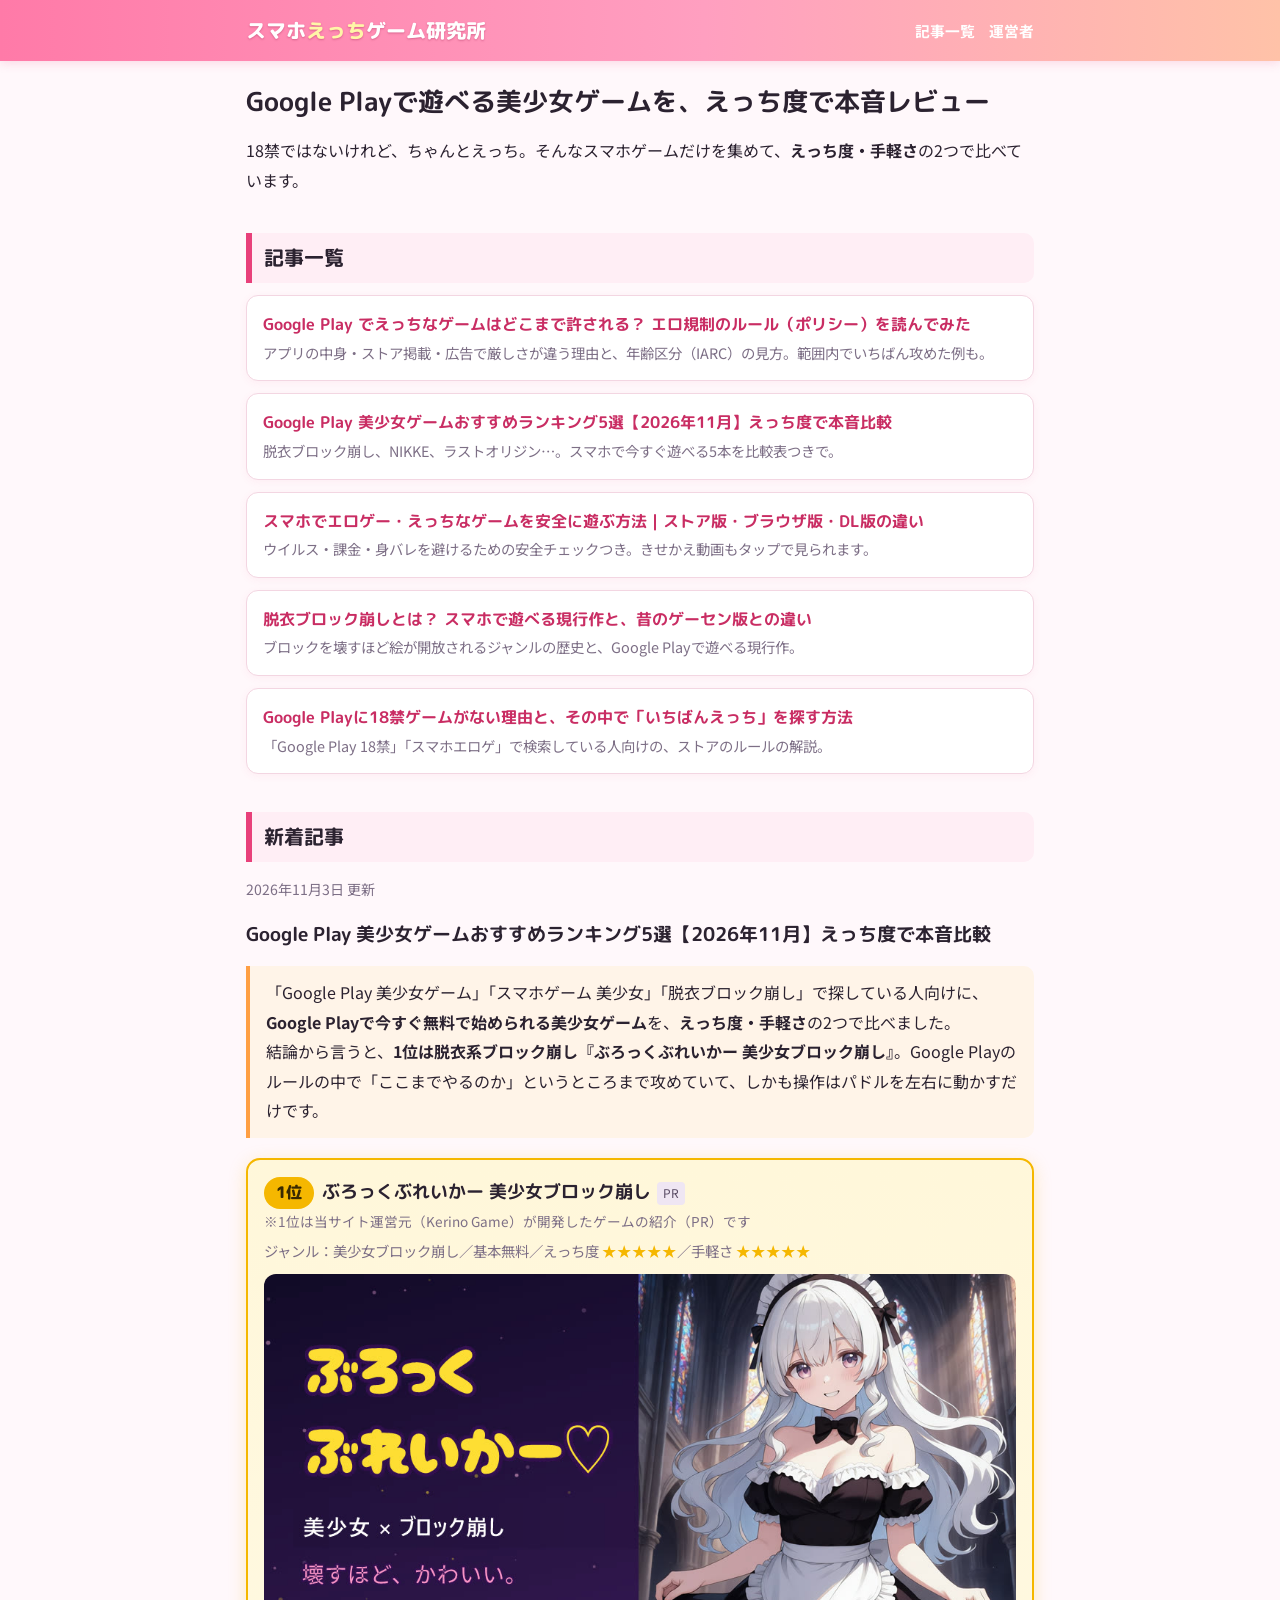
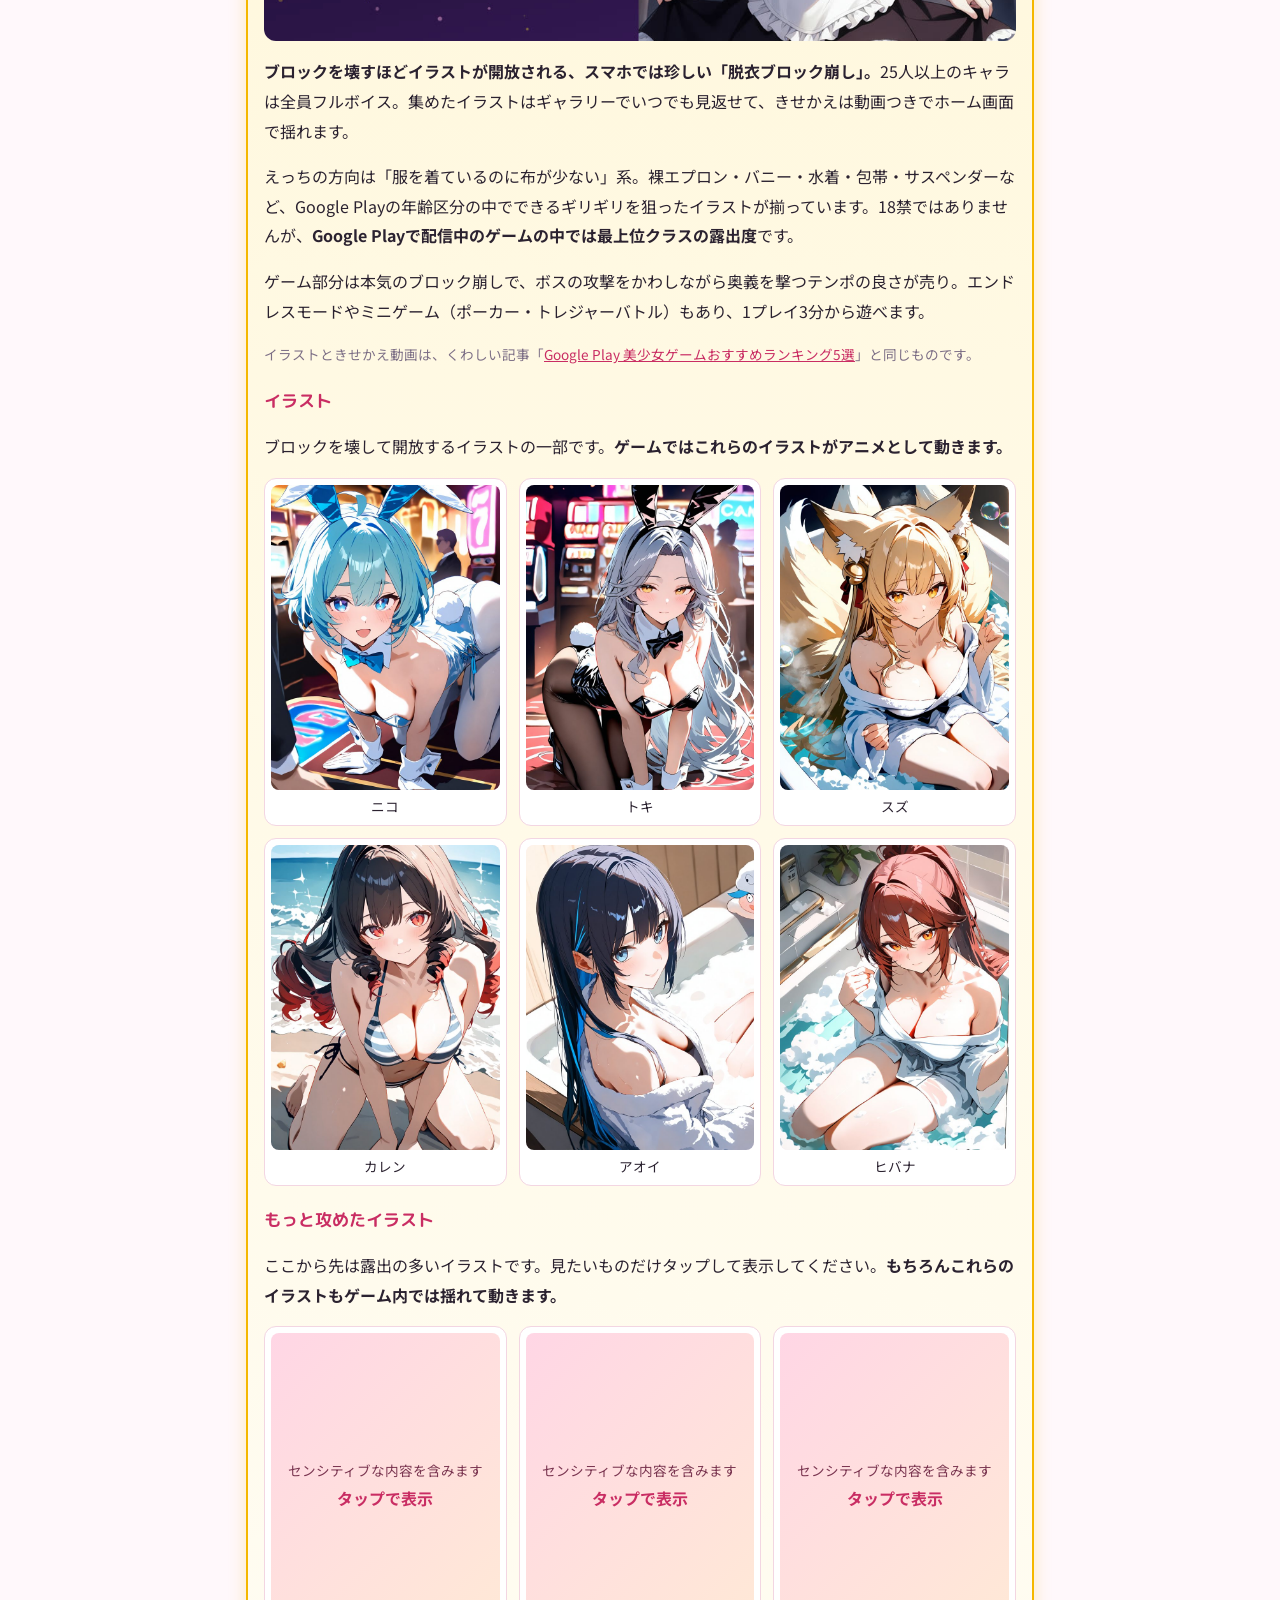
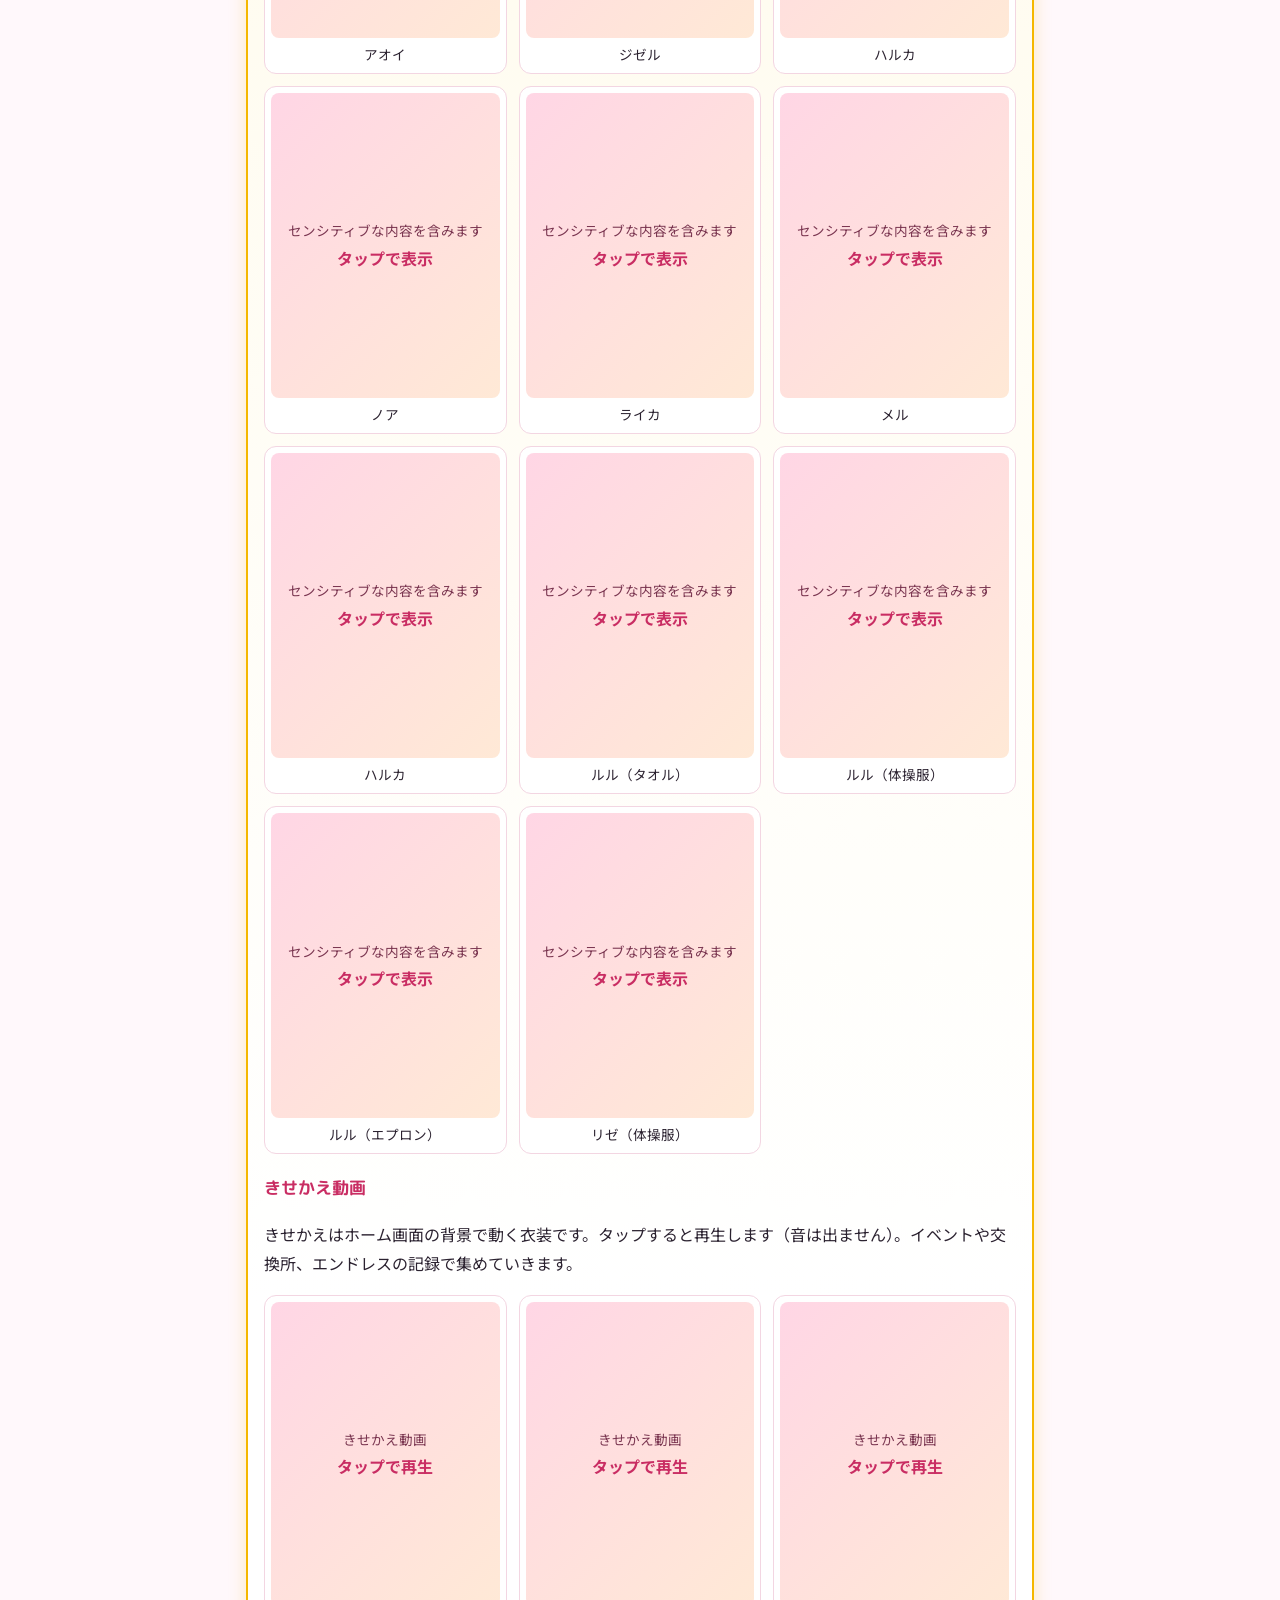
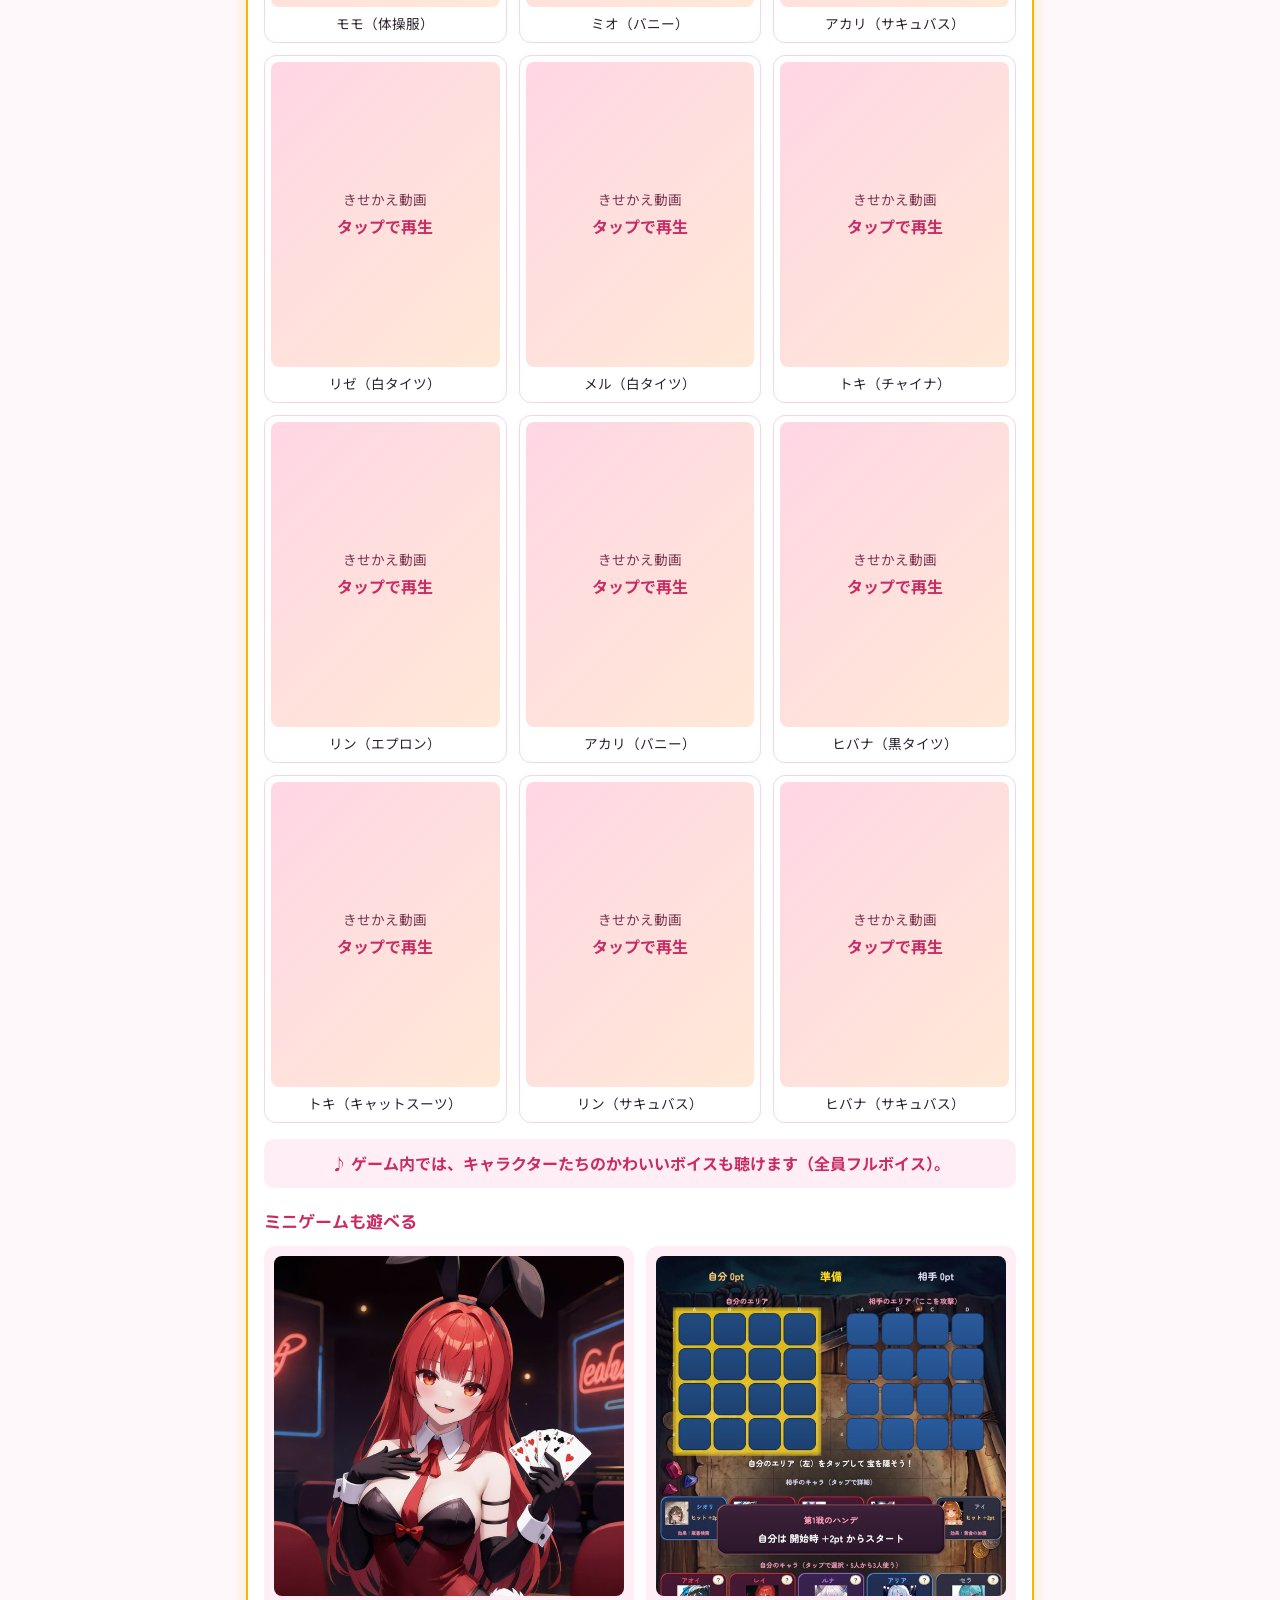
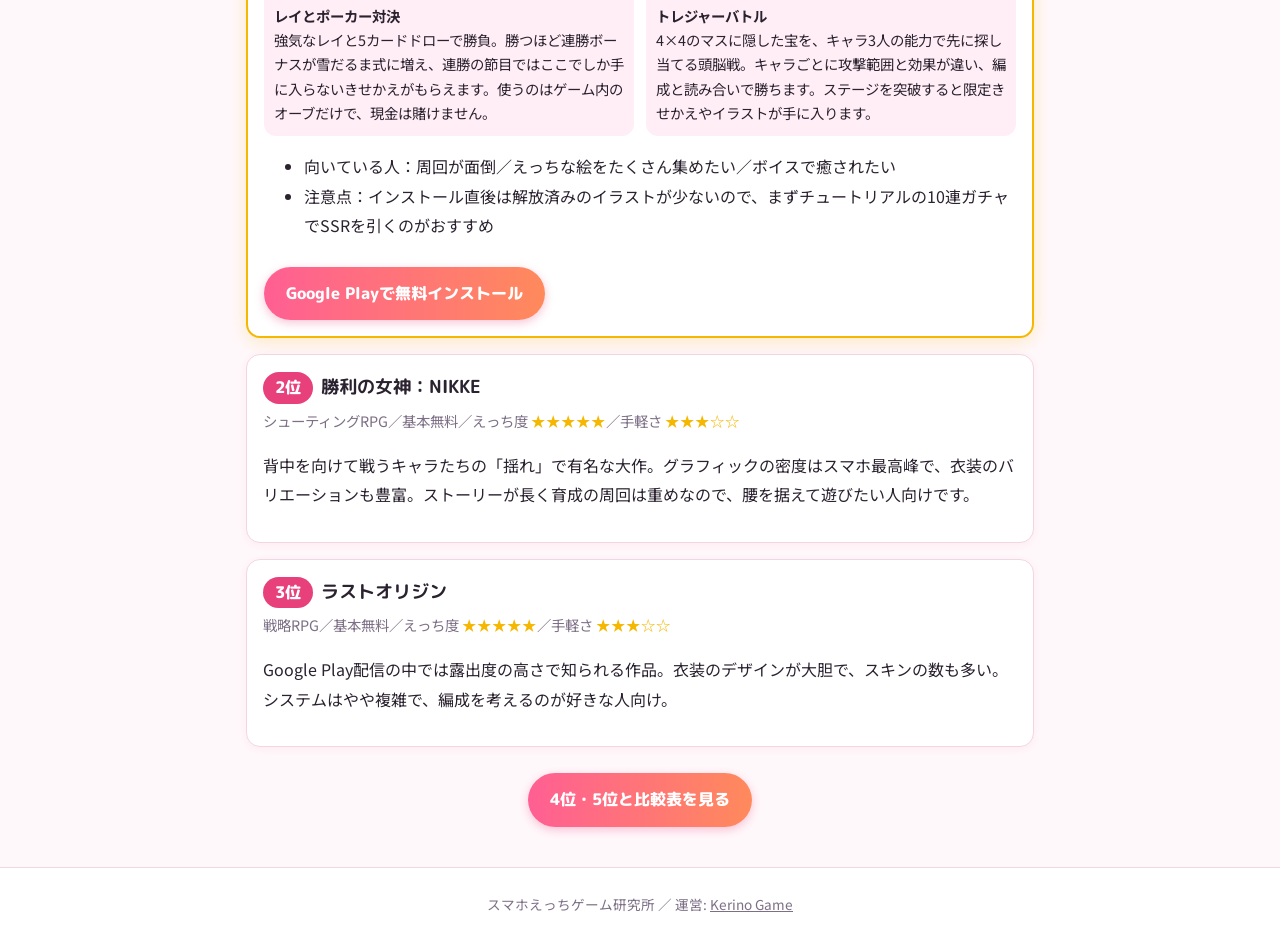
==== commit 6ffeaeff: "記事「Google Play でえっちなゲームはどこまで許される？ エロ規制のルールを読んでみた」を公開（イラスト 6・きせかえ動画 8・記事一覧と sitemap に追加） Co-Authored-" ====
--- a/index.html
+++ b/index.html
@@ -24,6 +24,7 @@
 
 <h2>記事一覧</h2>
 <div class="list">
+<a class="item" href="google-play-ecchi-rules.html"><div class="t">Google Play でえっちなゲームはどこまで許される？ エロ規制のルール（ポリシー）を読んでみた</div><div class="d">アプリの中身・ストア掲載・広告で厳しさが違う理由と、年齢区分（IARC）の見方。範囲内でいちばん攻めた例も。</div></a>
 <a class="item" href="ranking-google-play-bishoujo.html"><div class="t">Google Play 美少女ゲームおすすめランキング5選【2026年11月】えっち度で本音比較</div><div class="d">脱衣ブロック崩し、NIKKE、ラストオリジン…。スマホで今すぐ遊べる5本を比較表つきで。</div></a>
 <a class="item" href="smartphone-ecchi-game-safe.html"><div class="t">スマホでエロゲー・えっちなゲームを安全に遊ぶ方法｜ストア版・ブラウザ版・DL版の違い</div><div class="d">ウイルス・課金・身バレを避けるための安全チェックつき。きせかえ動画もタップで見られます。</div></a>
 <a class="item" href="datsui-block-kuzushi.html"><div class="t">脱衣ブロック崩しとは？ スマホで遊べる現行作と、昔のゲーセン版との違い</div><div class="d">ブロックを壊すほど絵が開放されるジャンルの歴史と、Google Playで遊べる現行作。</div></a>
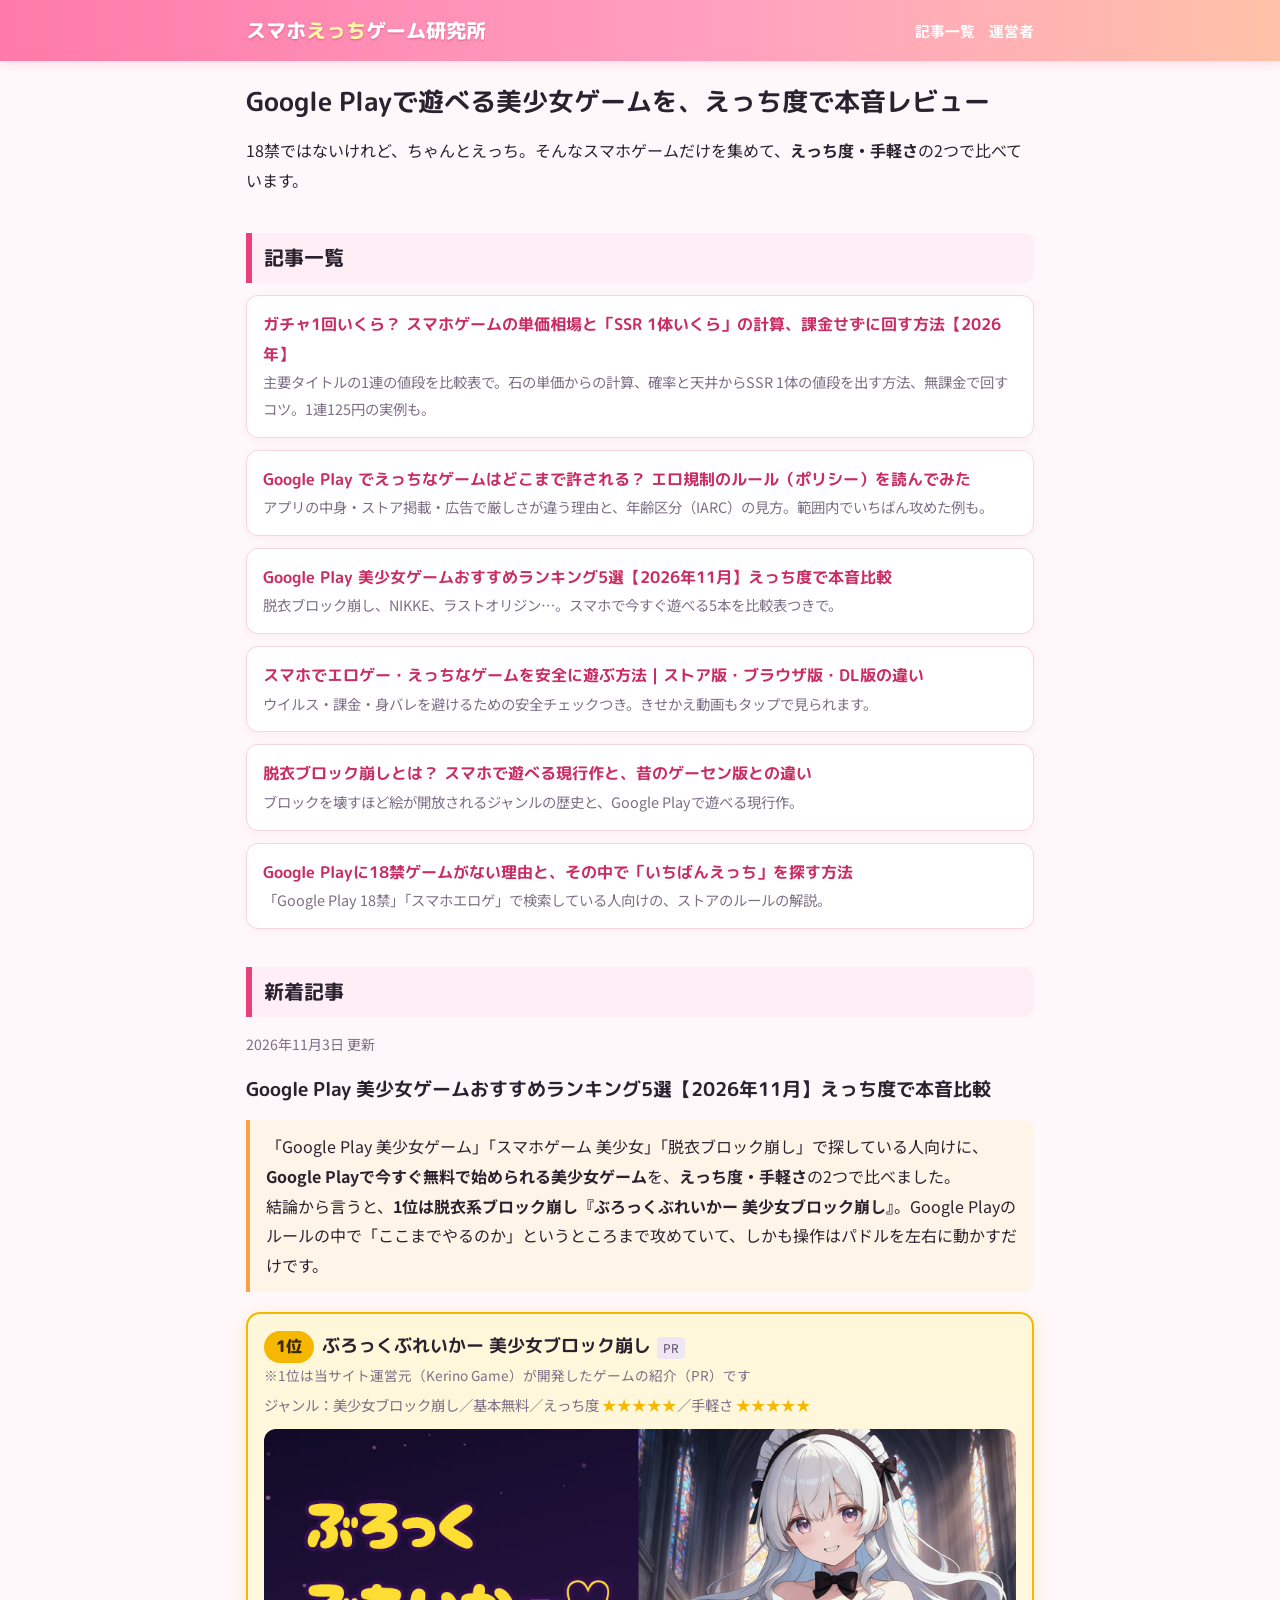
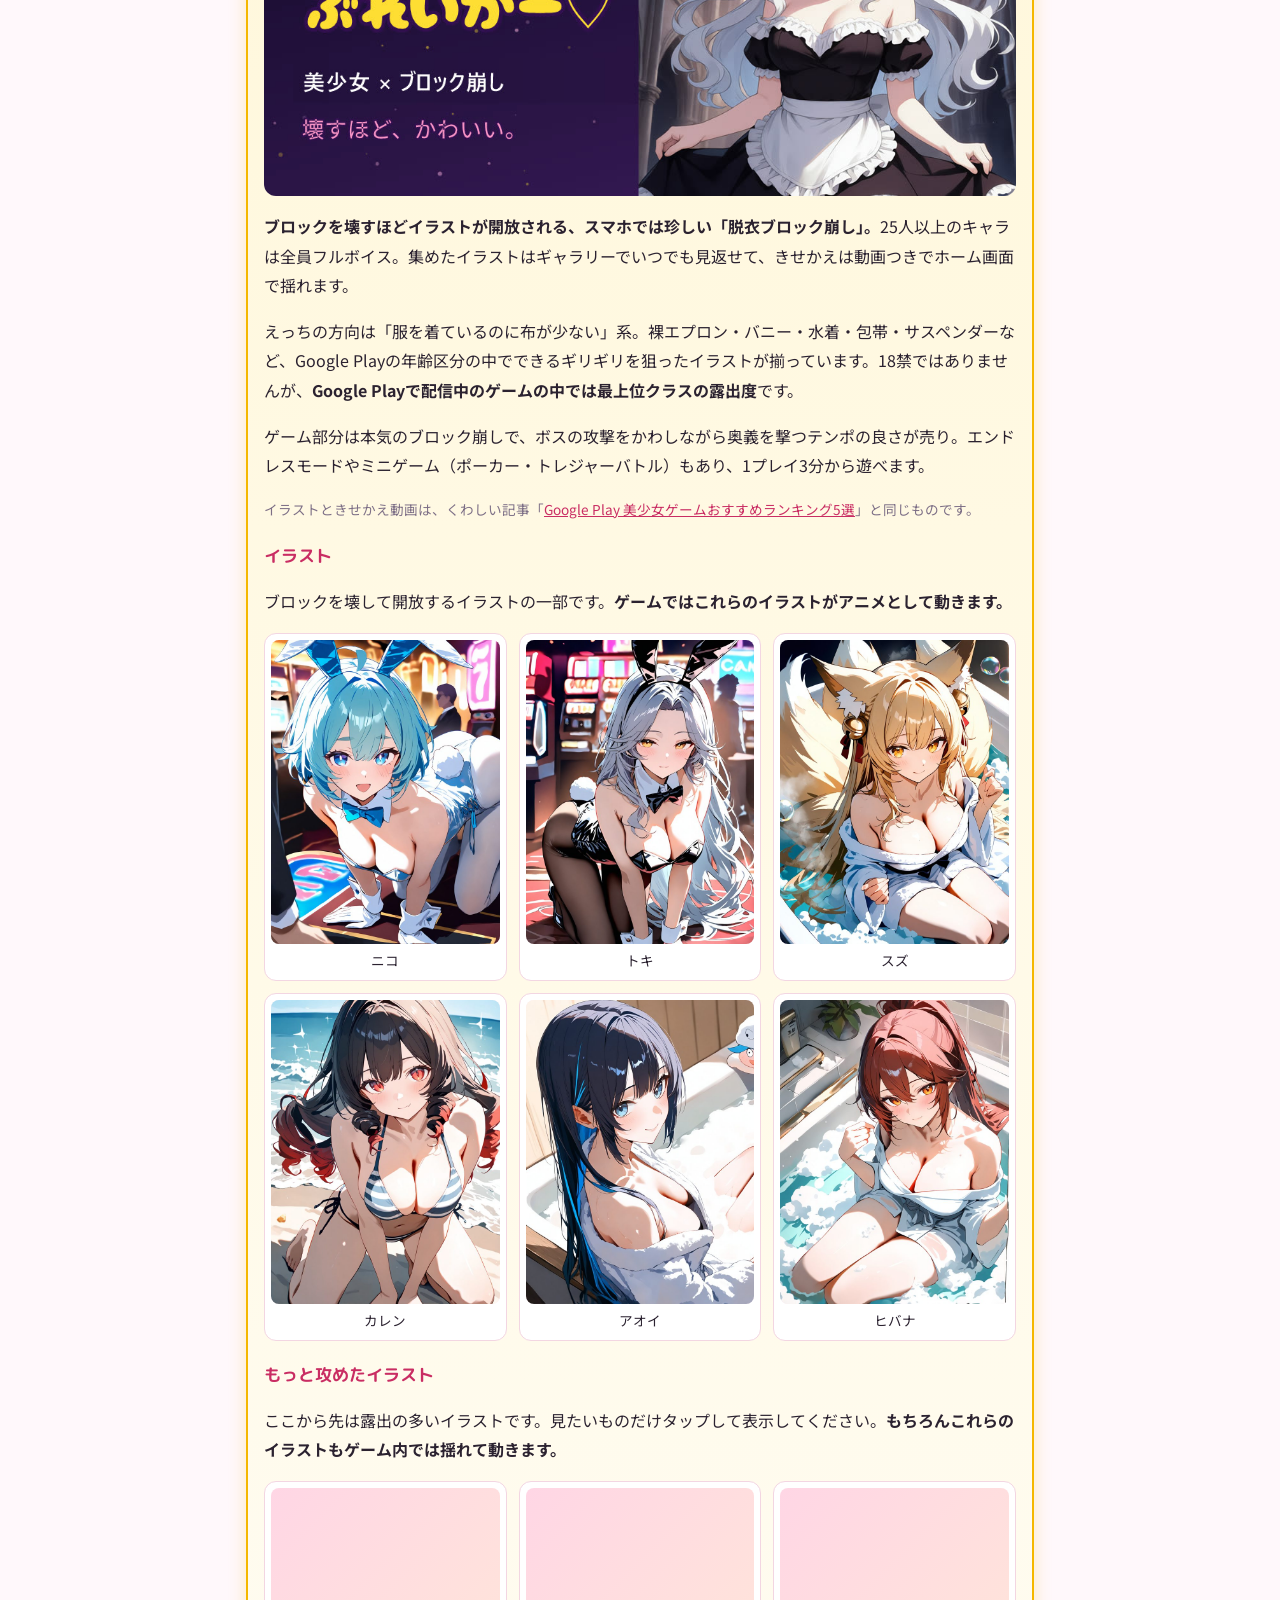
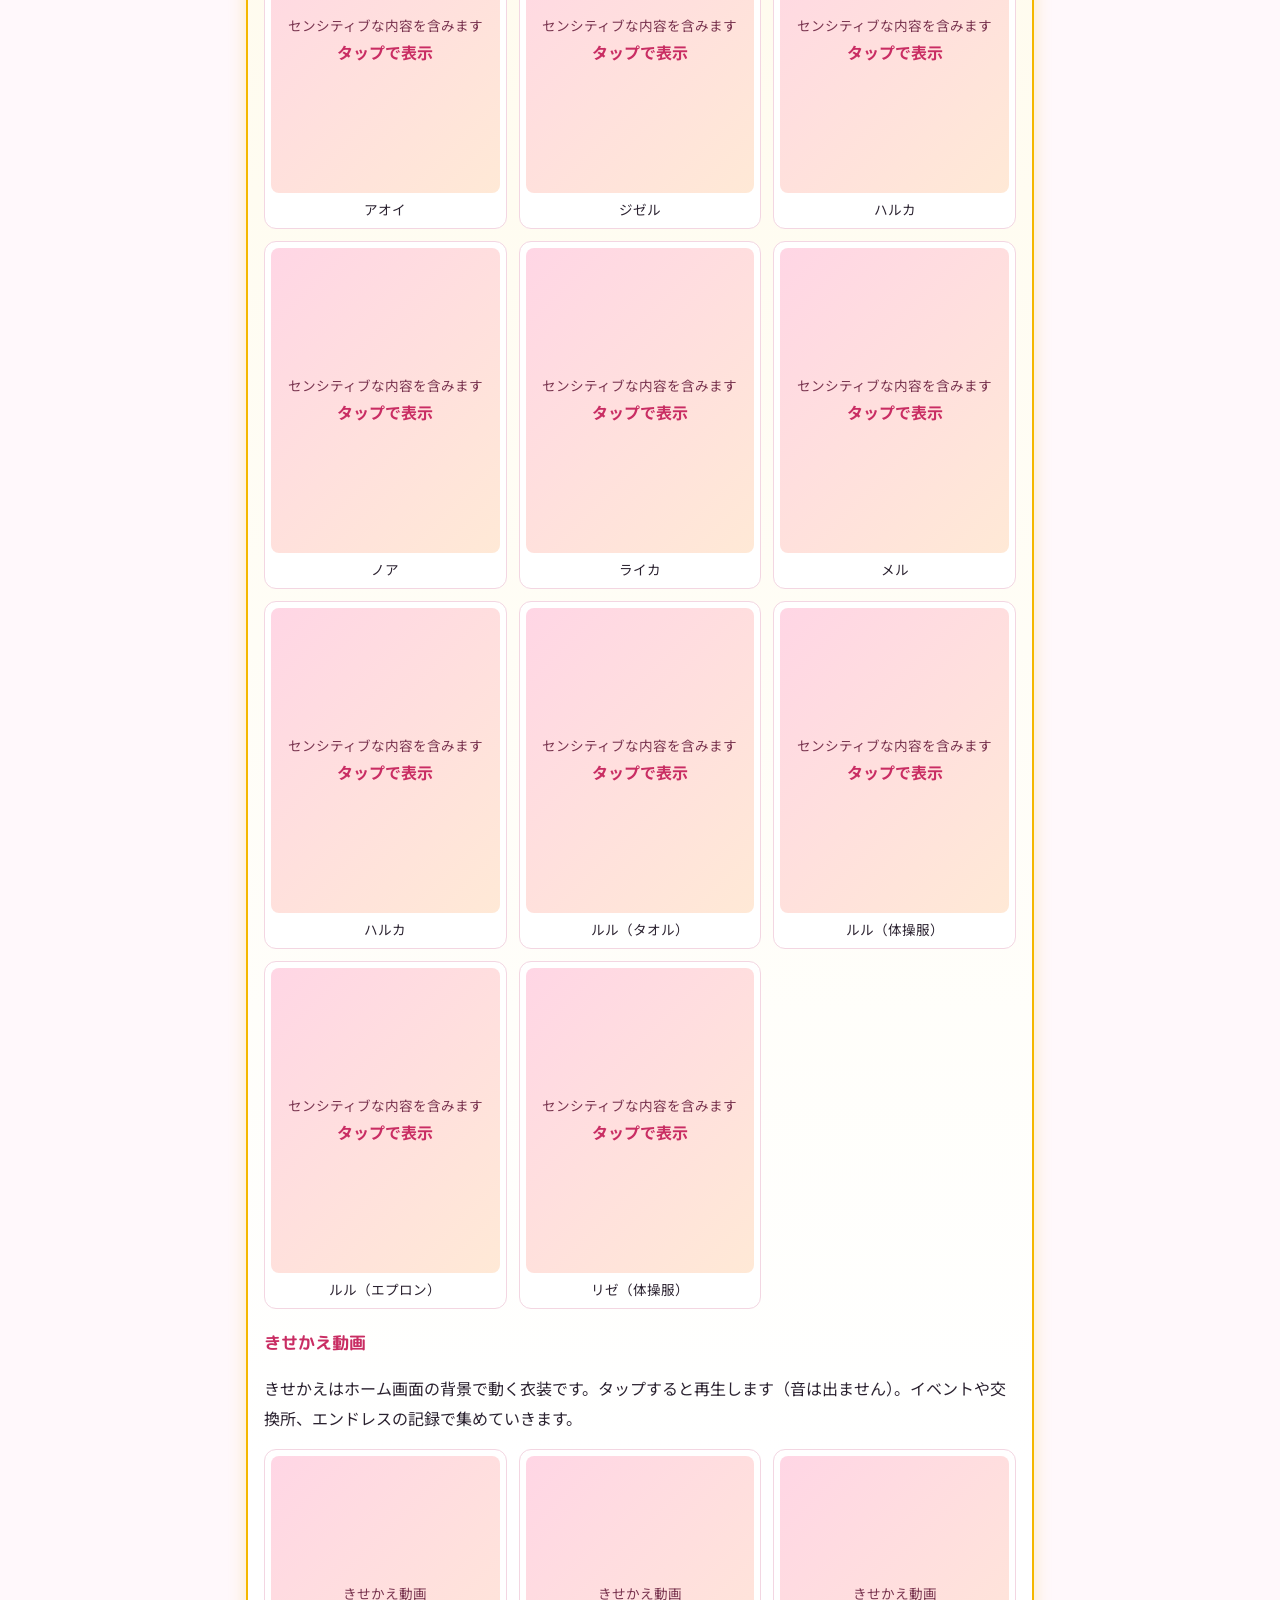
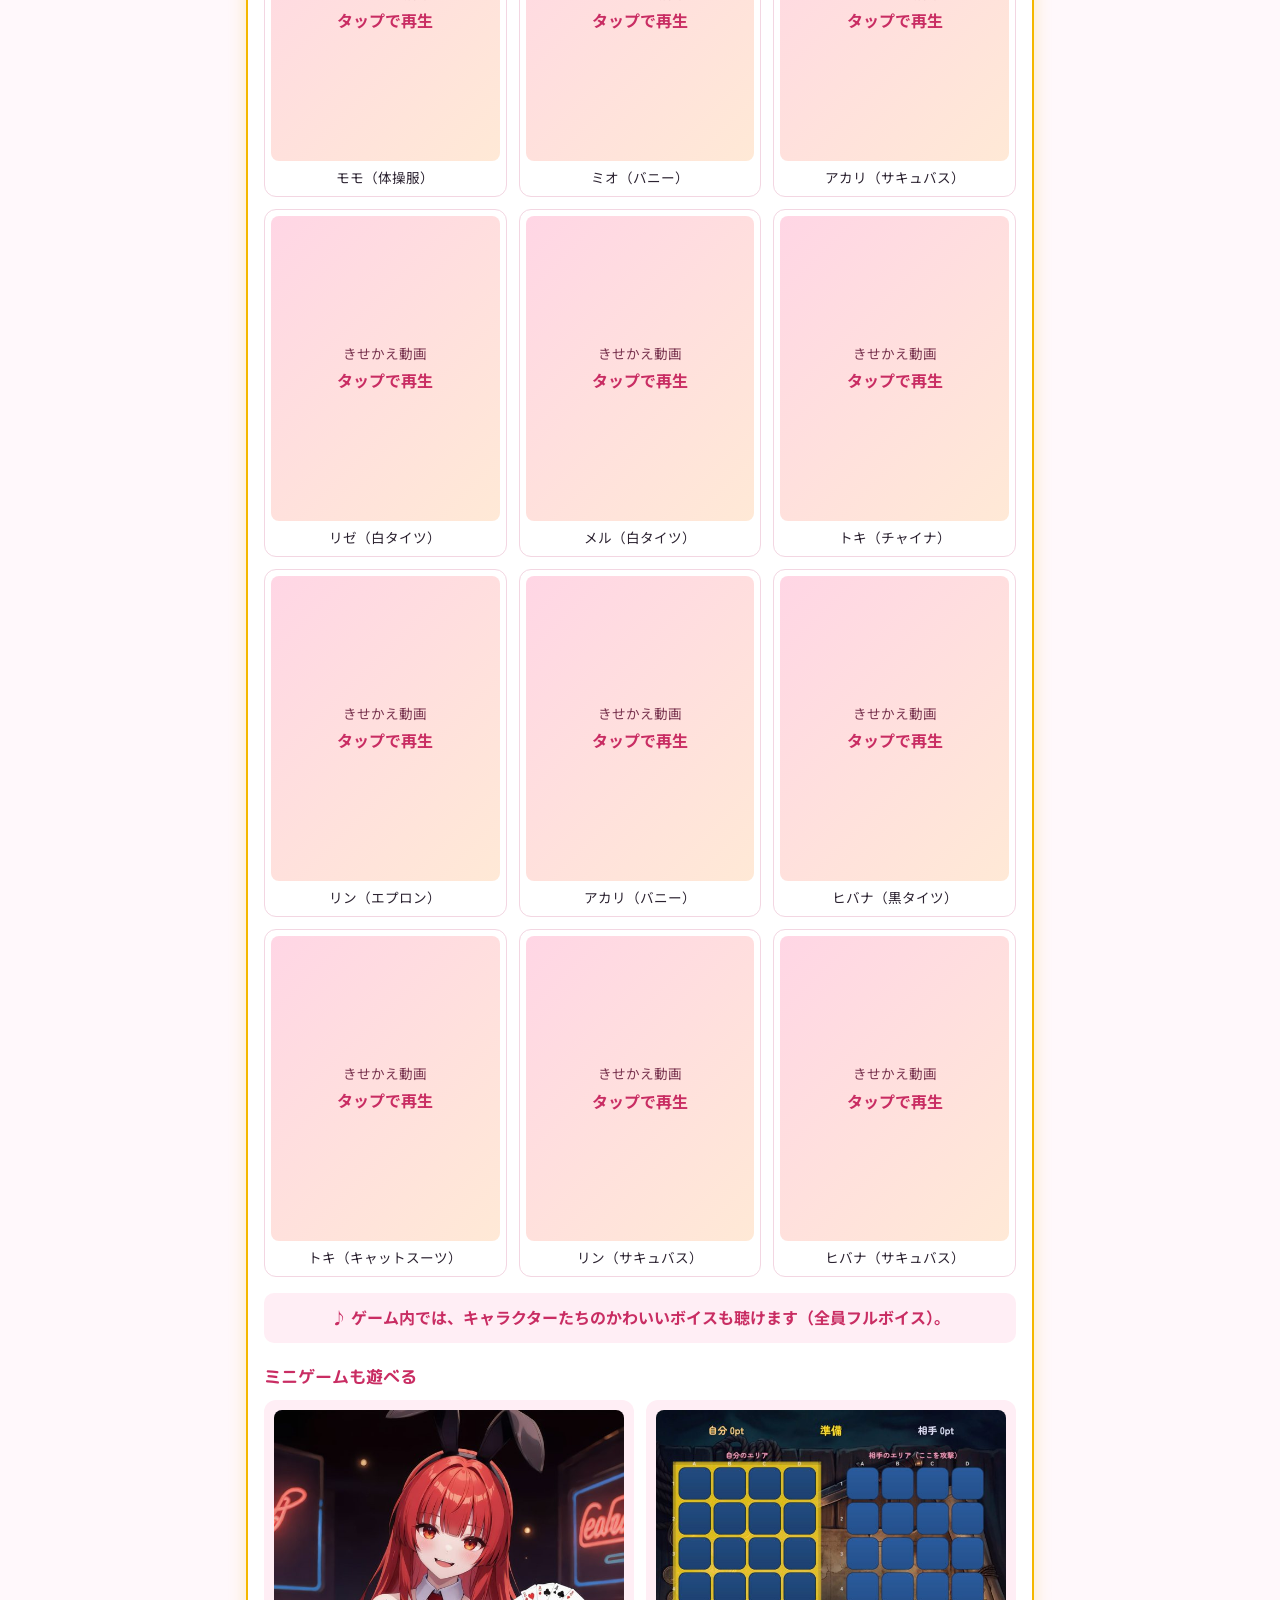
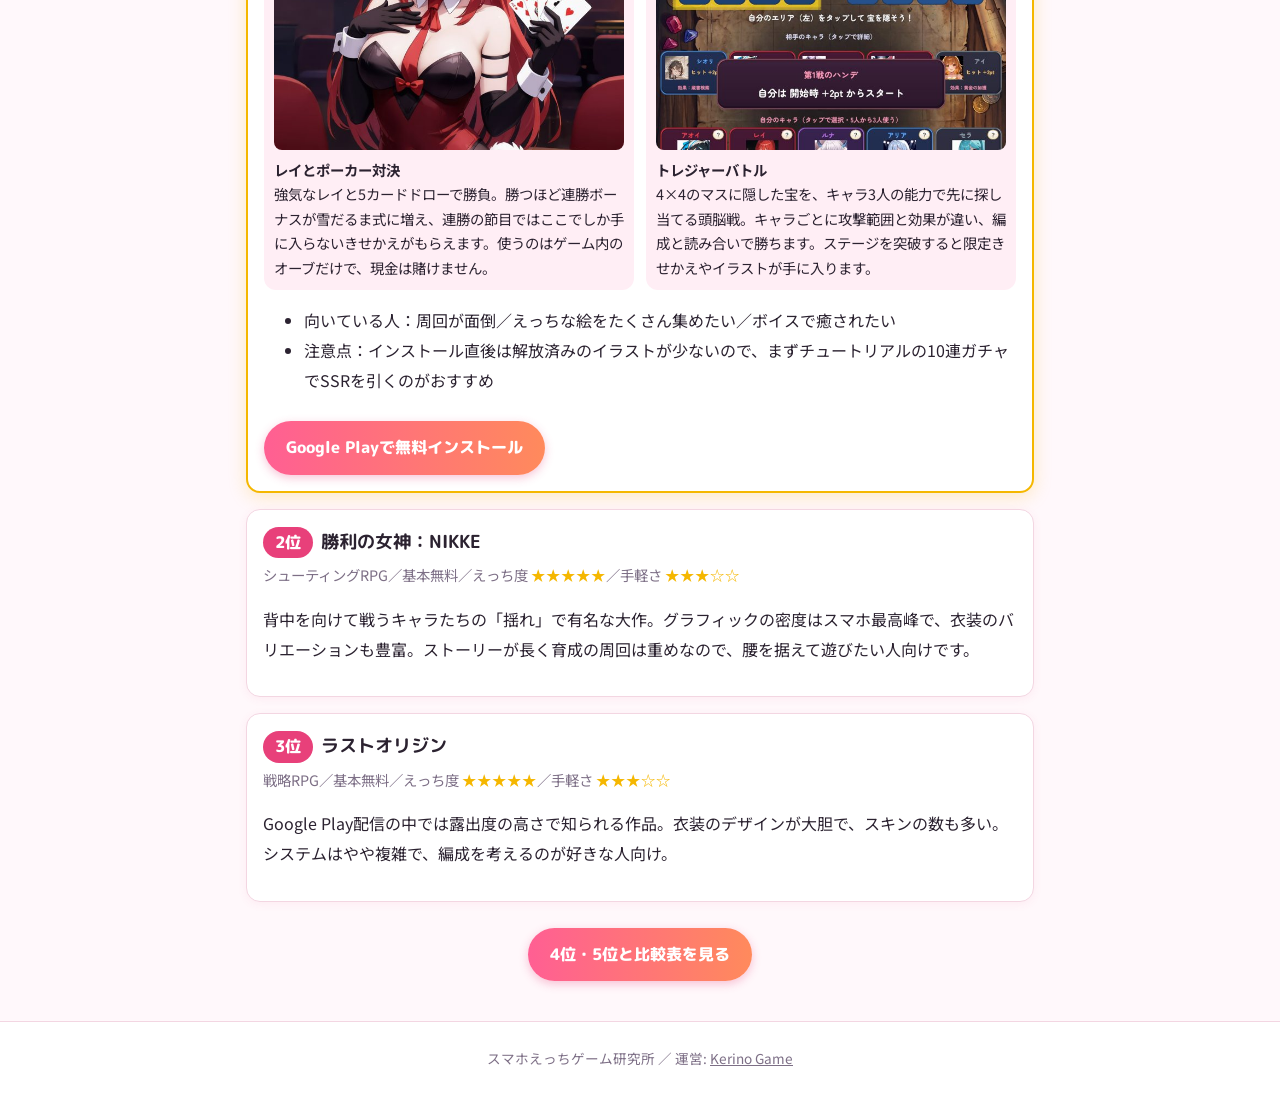
==== commit 969aec8e: "記事「ガチャ1回いくら？ スマホゲームの単価相場とSSR 1体いくらの計算、課金せずに回す方法」を追加（イラスト 6・きせかえ動画 8・記事一覧と sitemap に追加） Co-Authored-B" ====
--- a/index.html
+++ b/index.html
@@ -24,6 +24,7 @@
 
 <h2>記事一覧</h2>
 <div class="list">
+<a class="item" href="gacha-price-per-pull.html"><div class="t">ガチャ1回いくら？ スマホゲームの単価相場と「SSR 1体いくら」の計算、課金せずに回す方法【2026年】</div><div class="d">主要タイトルの1連の値段を比較表で。石の単価からの計算、確率と天井からSSR 1体の値段を出す方法、無課金で回すコツ。1連125円の実例も。</div></a>
 <a class="item" href="google-play-ecchi-rules.html"><div class="t">Google Play でえっちなゲームはどこまで許される？ エロ規制のルール（ポリシー）を読んでみた</div><div class="d">アプリの中身・ストア掲載・広告で厳しさが違う理由と、年齢区分（IARC）の見方。範囲内でいちばん攻めた例も。</div></a>
 <a class="item" href="ranking-google-play-bishoujo.html"><div class="t">Google Play 美少女ゲームおすすめランキング5選【2026年11月】えっち度で本音比較</div><div class="d">脱衣ブロック崩し、NIKKE、ラストオリジン…。スマホで今すぐ遊べる5本を比較表つきで。</div></a>
 <a class="item" href="smartphone-ecchi-game-safe.html"><div class="t">スマホでエロゲー・えっちなゲームを安全に遊ぶ方法｜ストア版・ブラウザ版・DL版の違い</div><div class="d">ウイルス・課金・身バレを避けるための安全チェックつき。きせかえ動画もタップで見られます。</div></a>
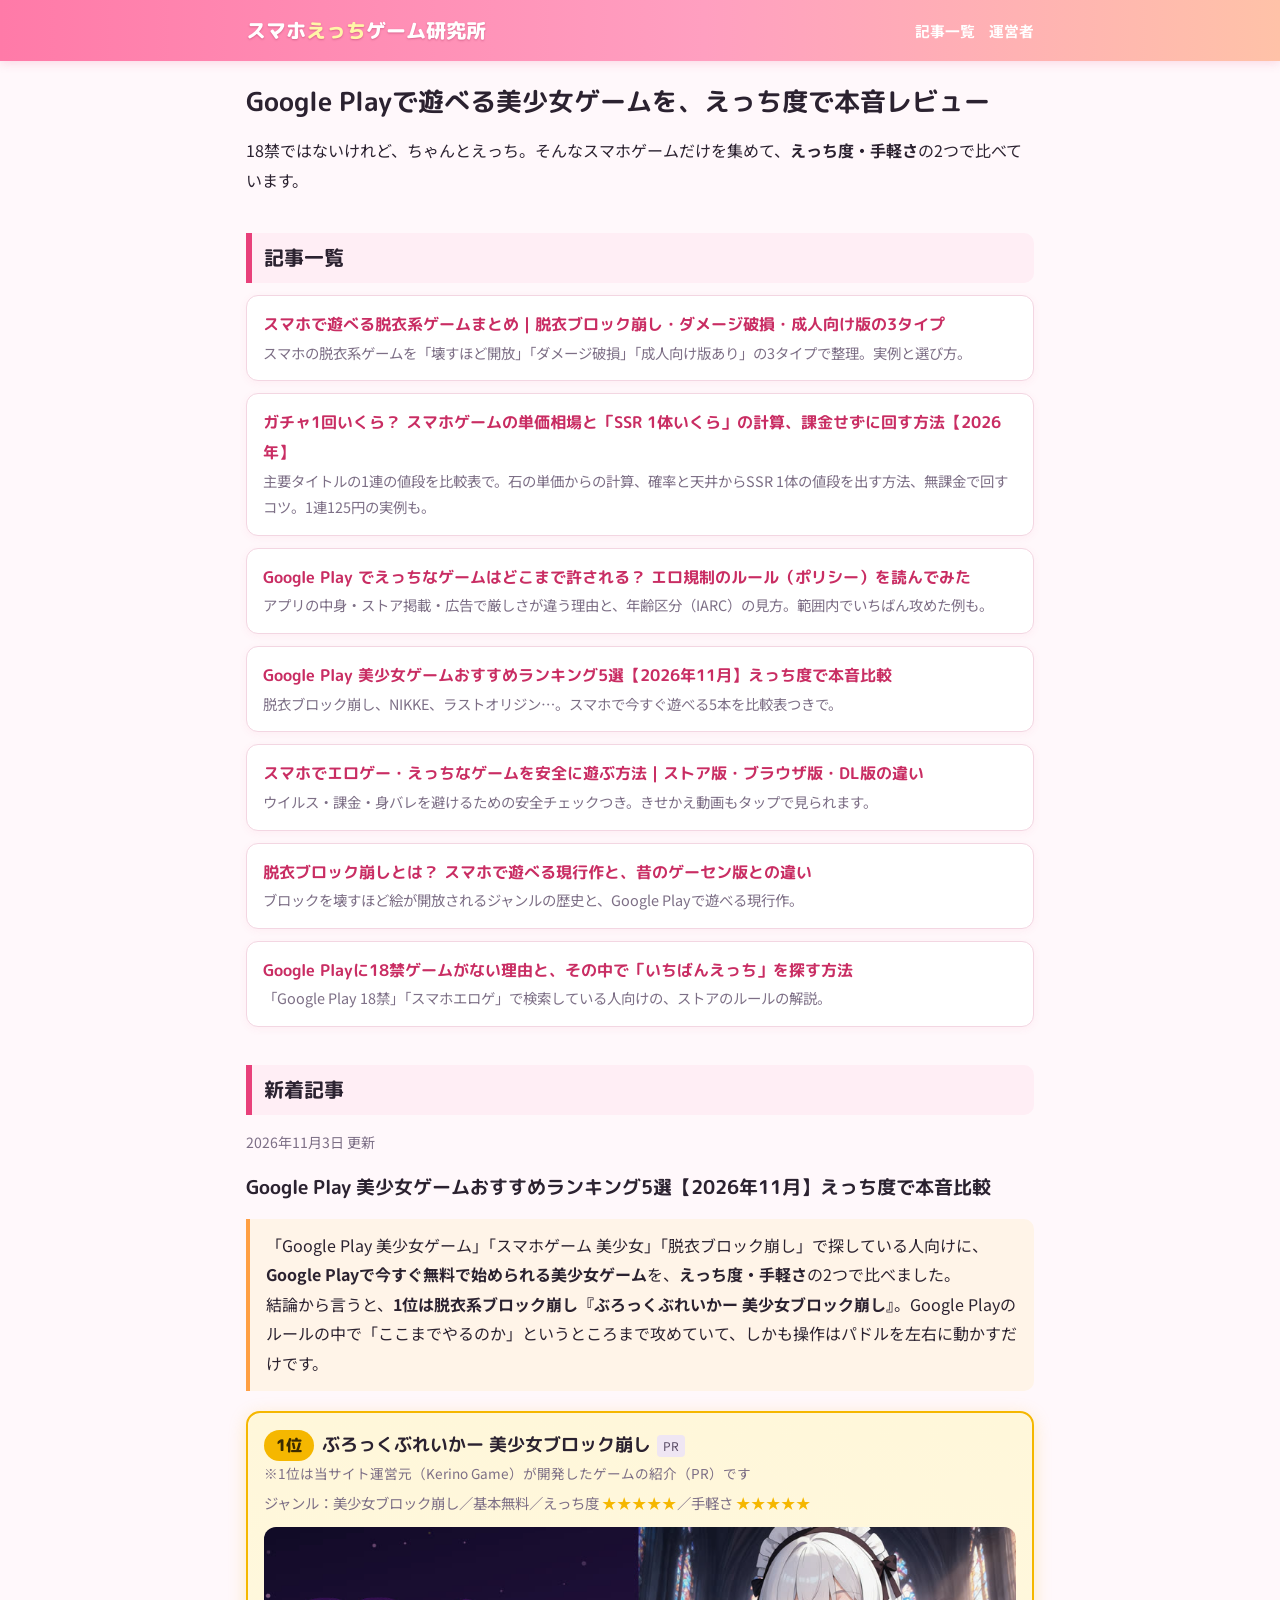
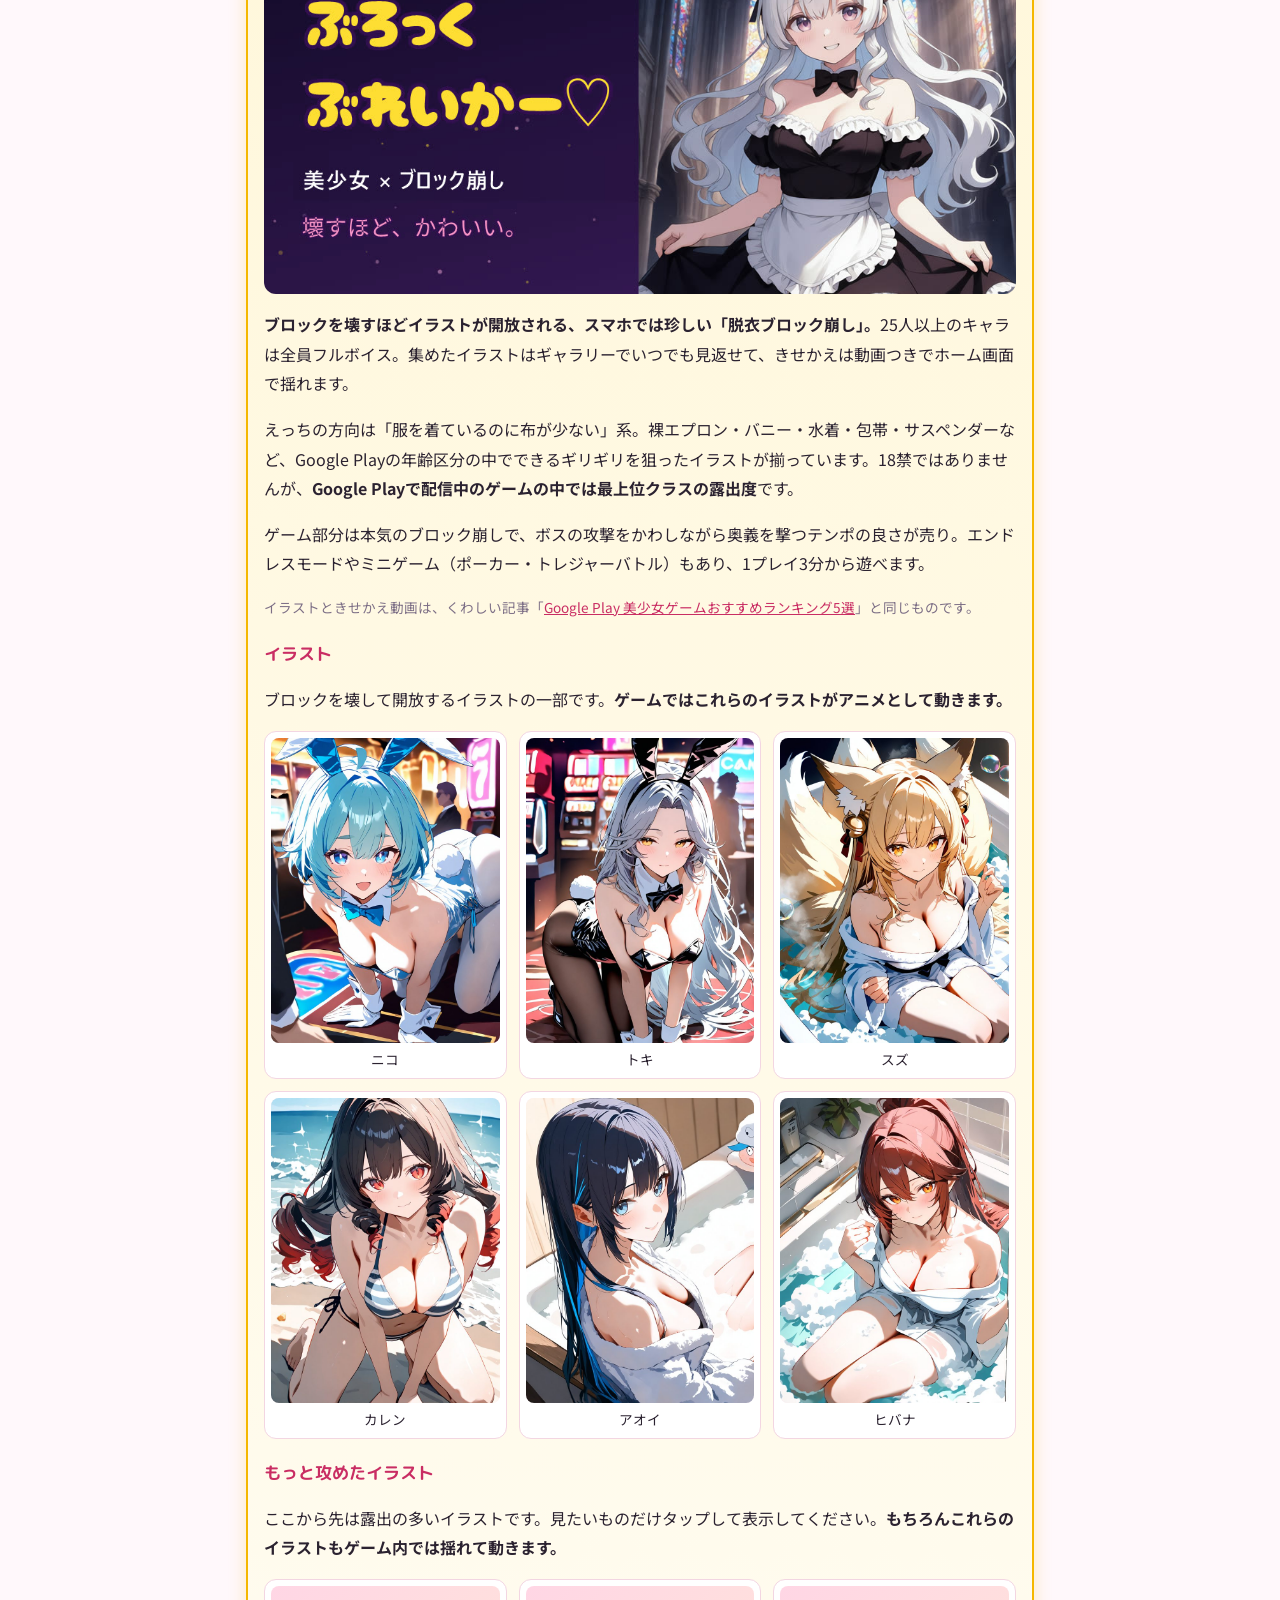
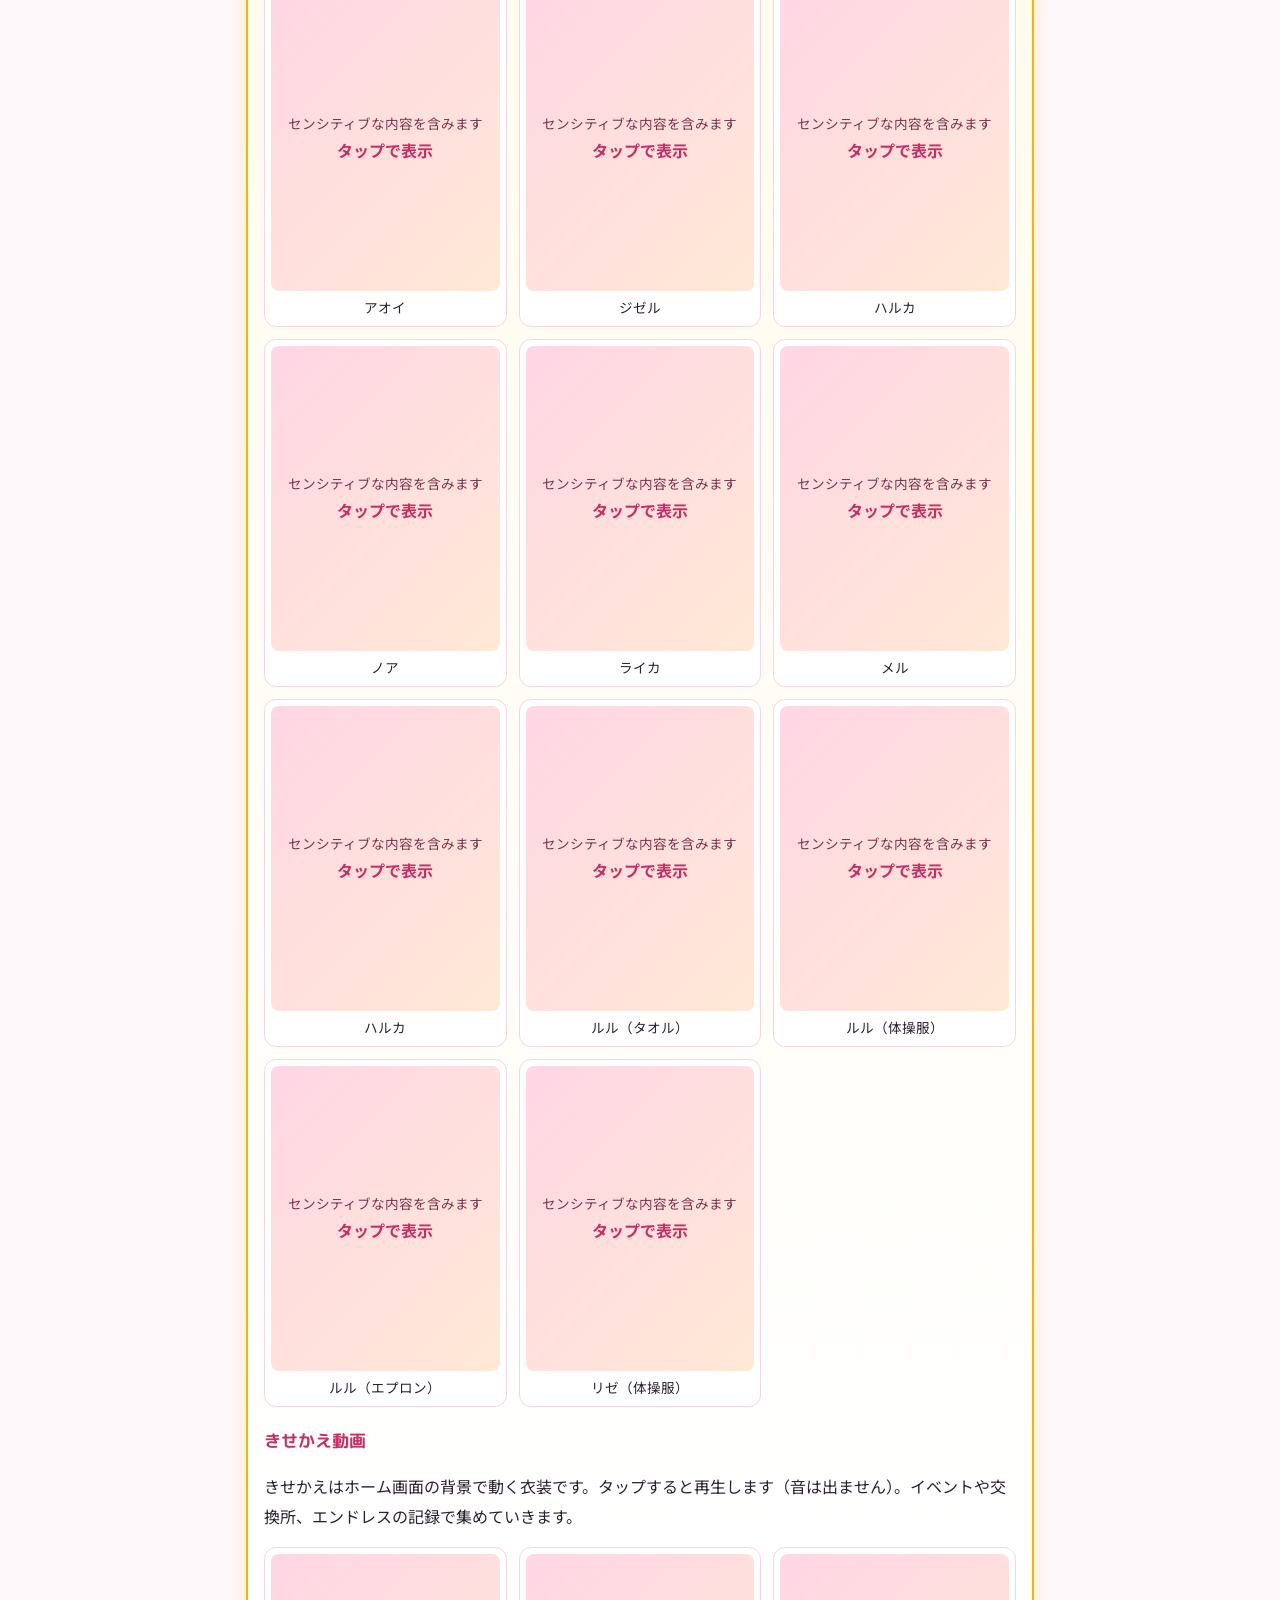
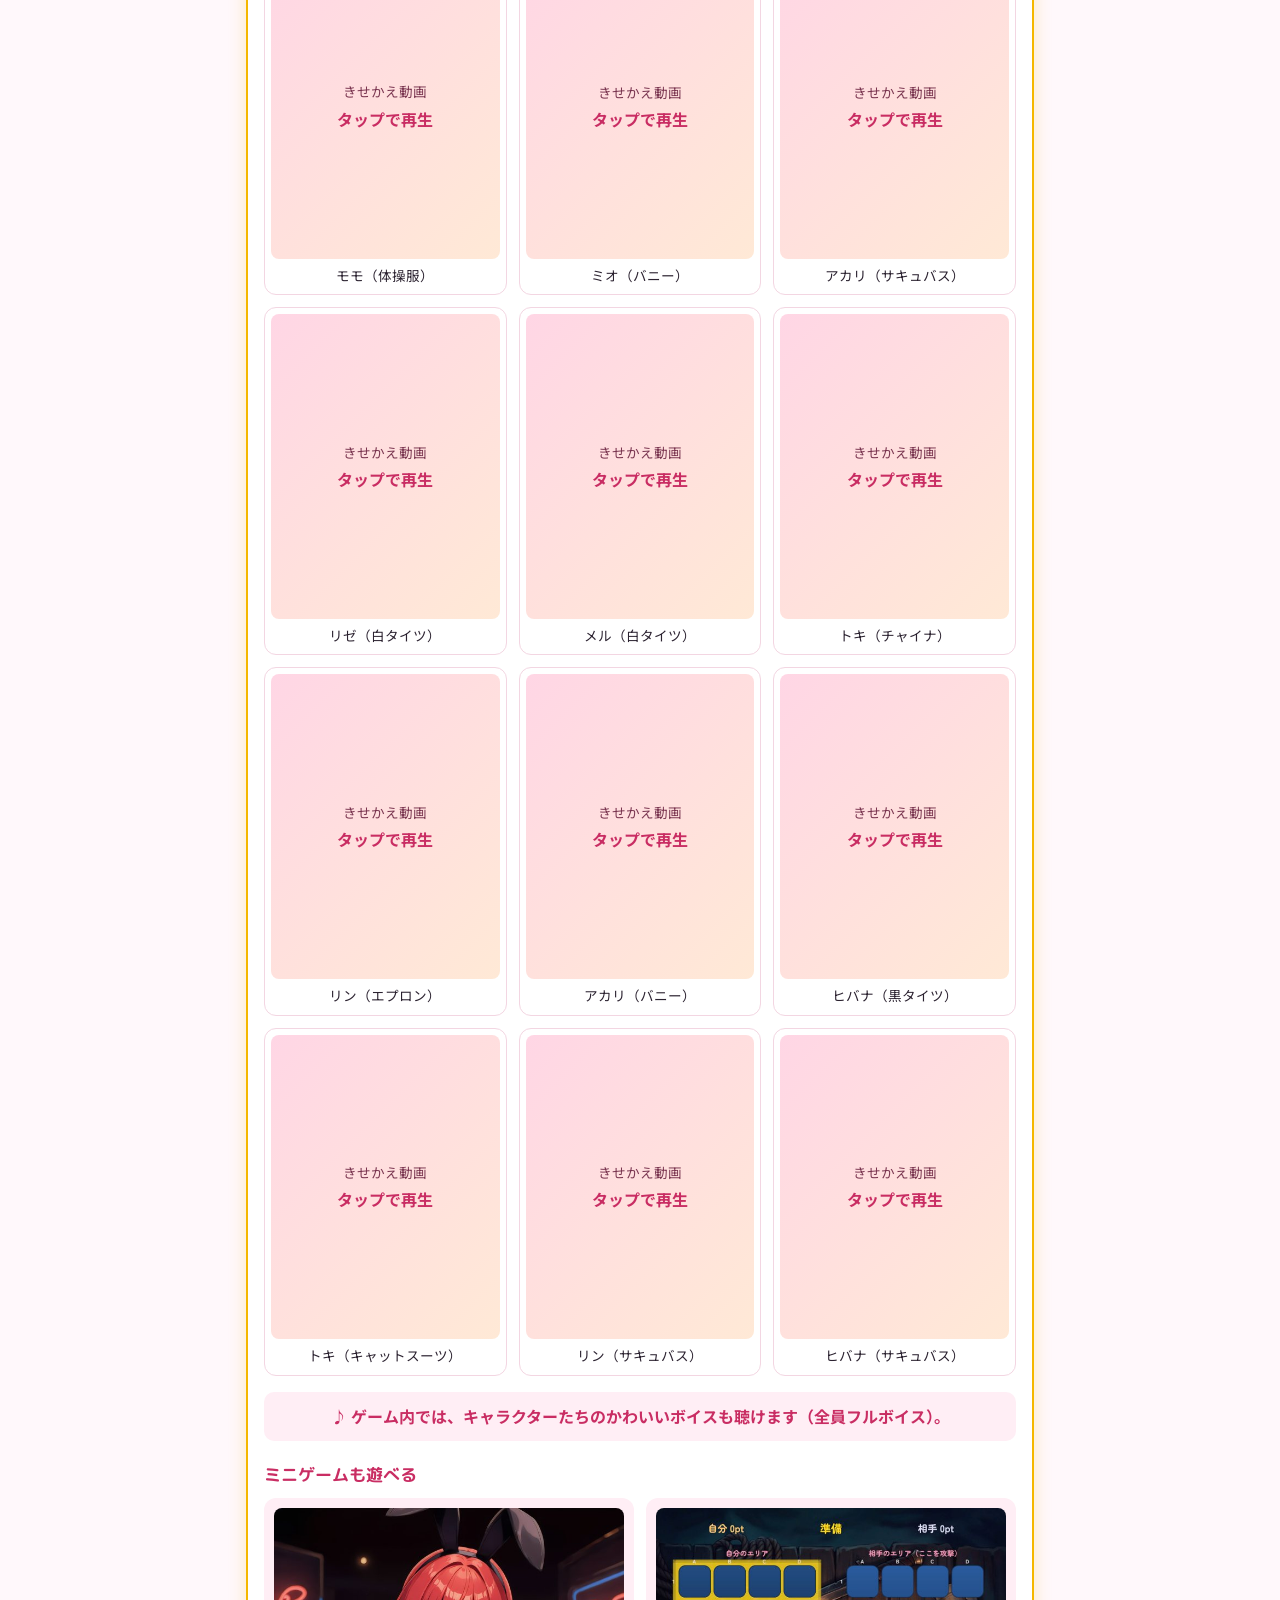
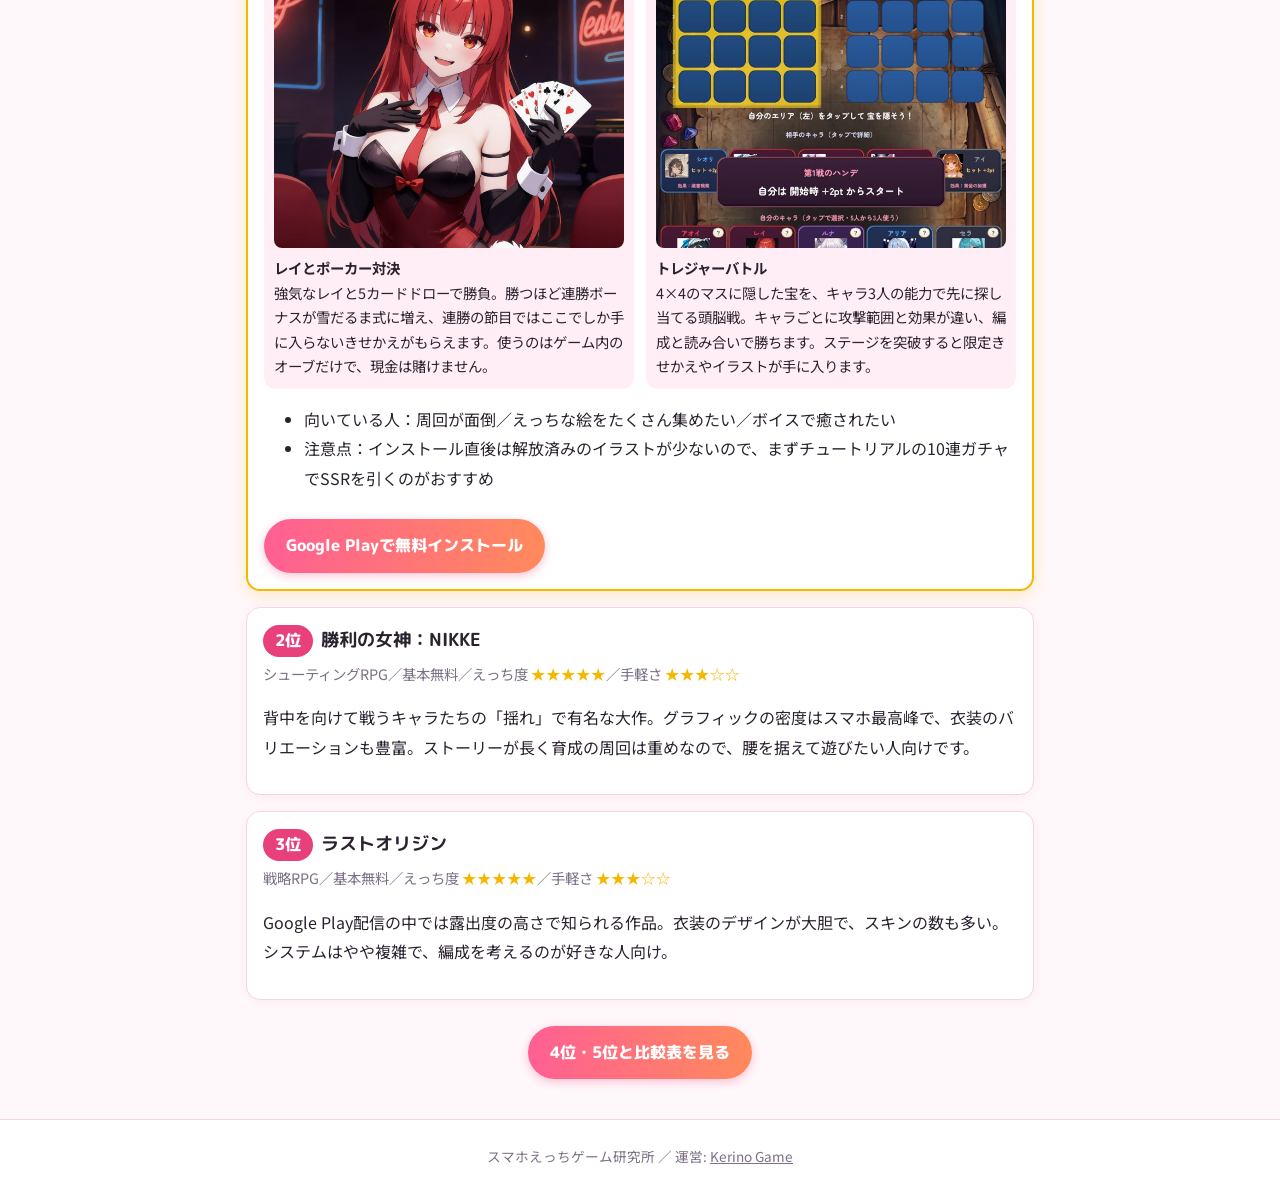
==== commit eb3d8e93: "記事「スマホで遊べる脱衣系ゲームまとめ」を公開（記事一覧と sitemap に追加・イラスト/動画 14 点） Co-Authored-By: Claude Fable 5.1 <noreply@an" ====
--- a/index.html
+++ b/index.html
@@ -24,6 +24,7 @@
 
 <h2>記事一覧</h2>
 <div class="list">
+<a class="item" href="datsui-game-smartphone.html"><div class="t">スマホで遊べる脱衣系ゲームまとめ｜脱衣ブロック崩し・ダメージ破損・成人向け版の3タイプ</div><div class="d">スマホの脱衣系ゲームを「壊すほど開放」「ダメージ破損」「成人向け版あり」の3タイプで整理。実例と選び方。</div></a>
 <a class="item" href="gacha-price-per-pull.html"><div class="t">ガチャ1回いくら？ スマホゲームの単価相場と「SSR 1体いくら」の計算、課金せずに回す方法【2026年】</div><div class="d">主要タイトルの1連の値段を比較表で。石の単価からの計算、確率と天井からSSR 1体の値段を出す方法、無課金で回すコツ。1連125円の実例も。</div></a>
 <a class="item" href="google-play-ecchi-rules.html"><div class="t">Google Play でえっちなゲームはどこまで許される？ エロ規制のルール（ポリシー）を読んでみた</div><div class="d">アプリの中身・ストア掲載・広告で厳しさが違う理由と、年齢区分（IARC）の見方。範囲内でいちばん攻めた例も。</div></a>
 <a class="item" href="ranking-google-play-bishoujo.html"><div class="t">Google Play 美少女ゲームおすすめランキング5選【2026年11月】えっち度で本音比較</div><div class="d">脱衣ブロック崩し、NIKKE、ラストオリジン…。スマホで今すぐ遊べる5本を比較表つきで。</div></a>
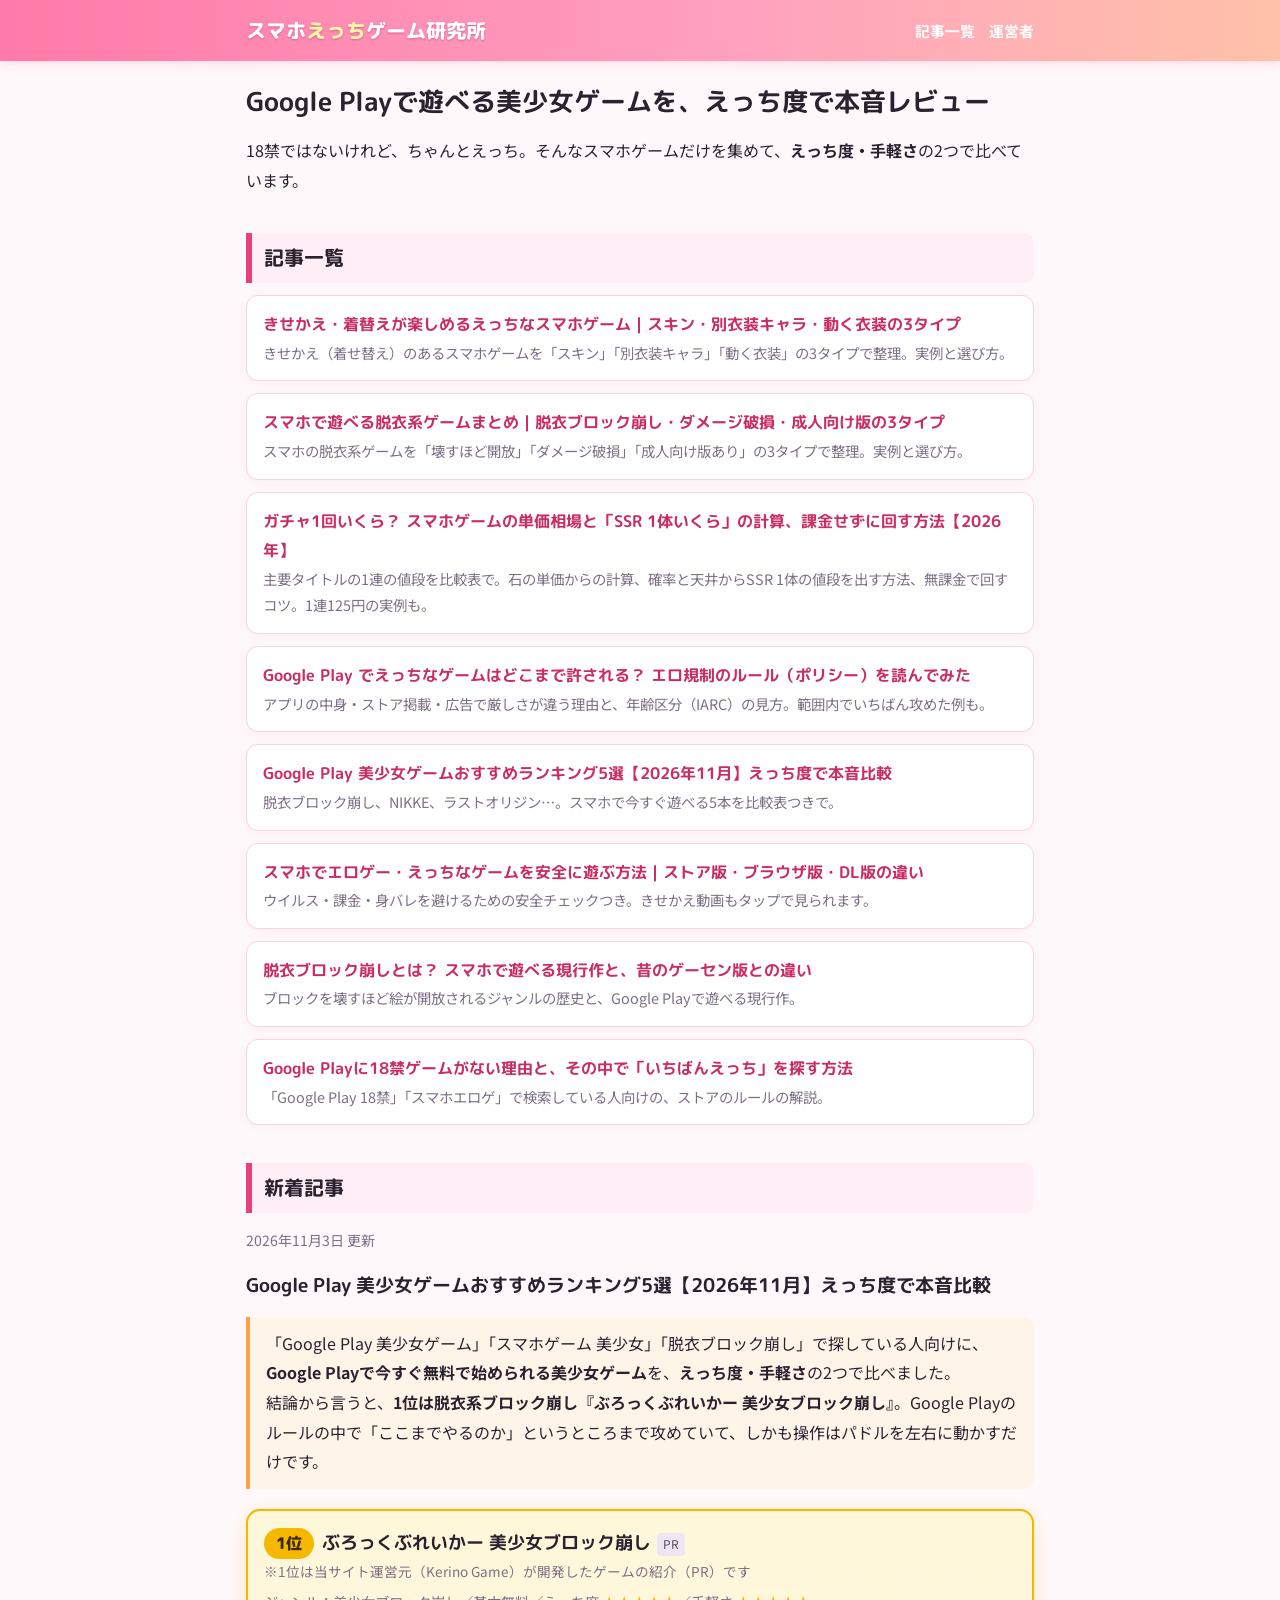
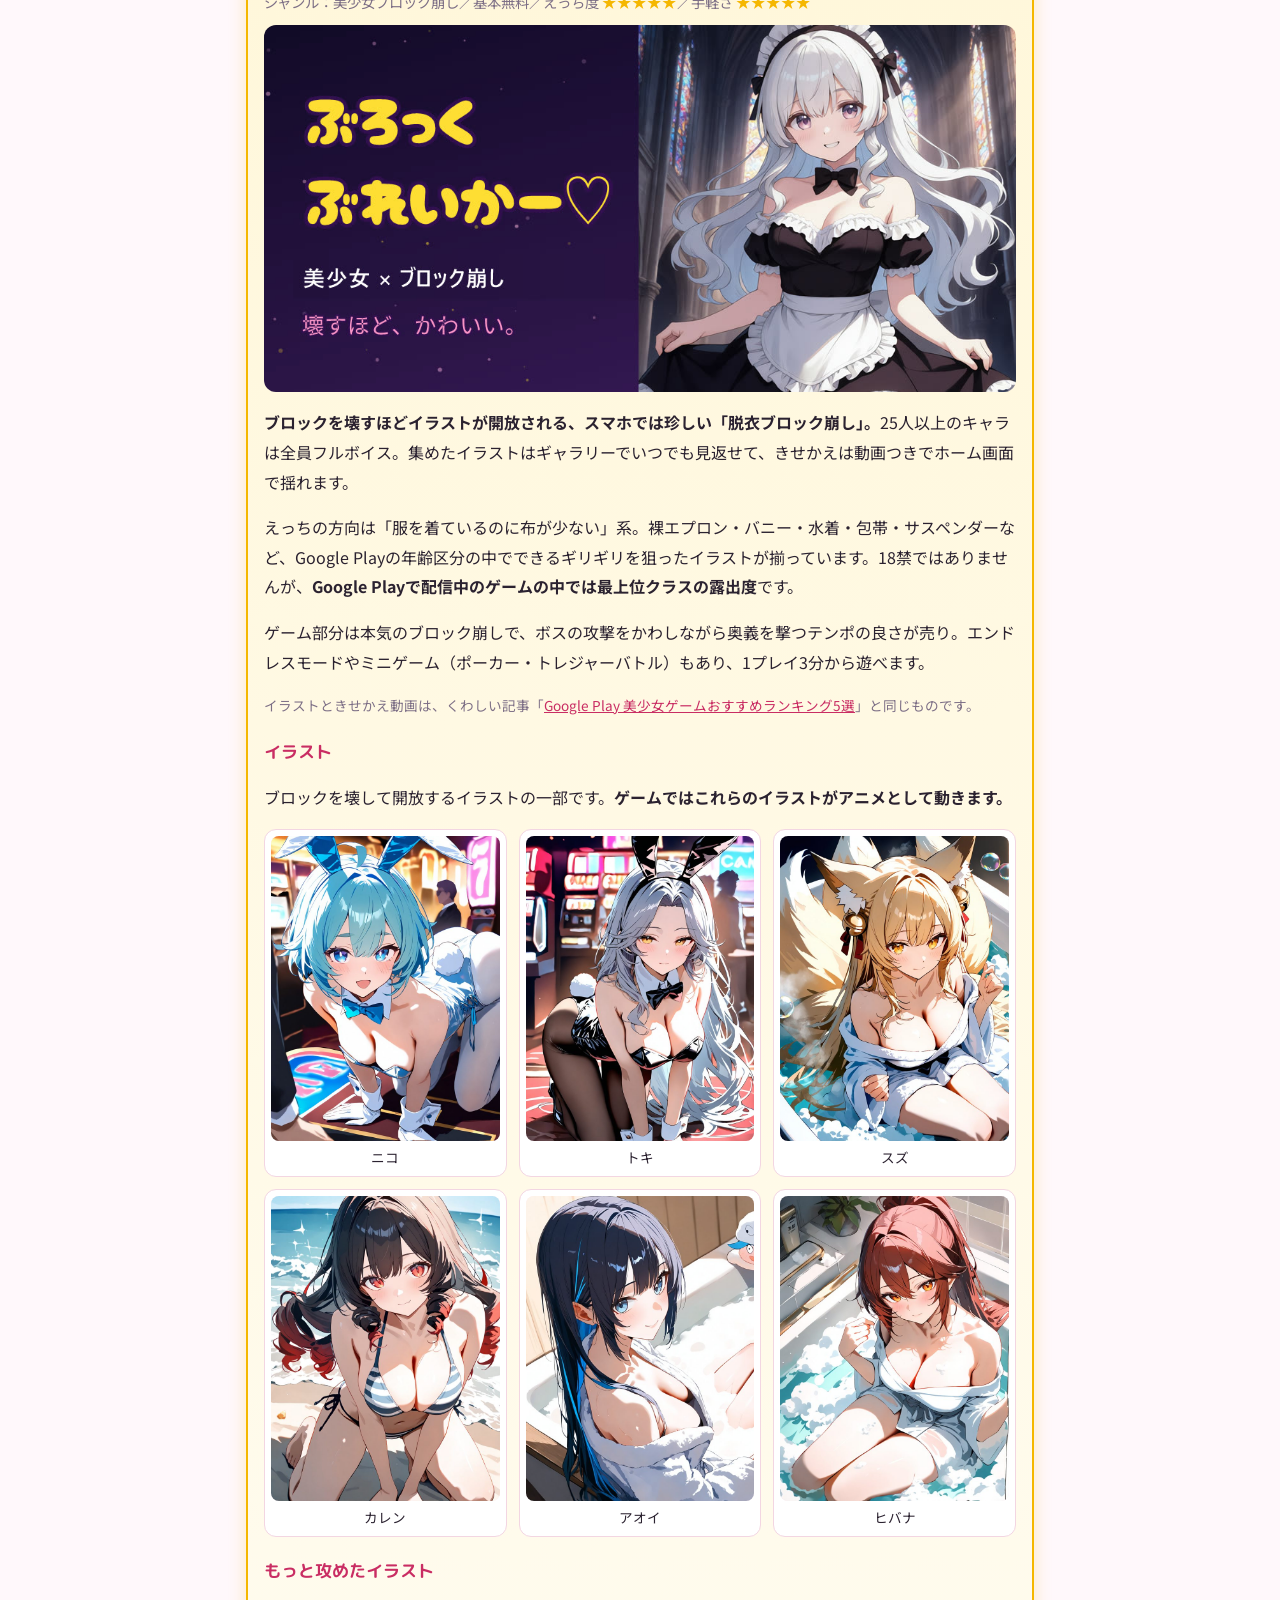
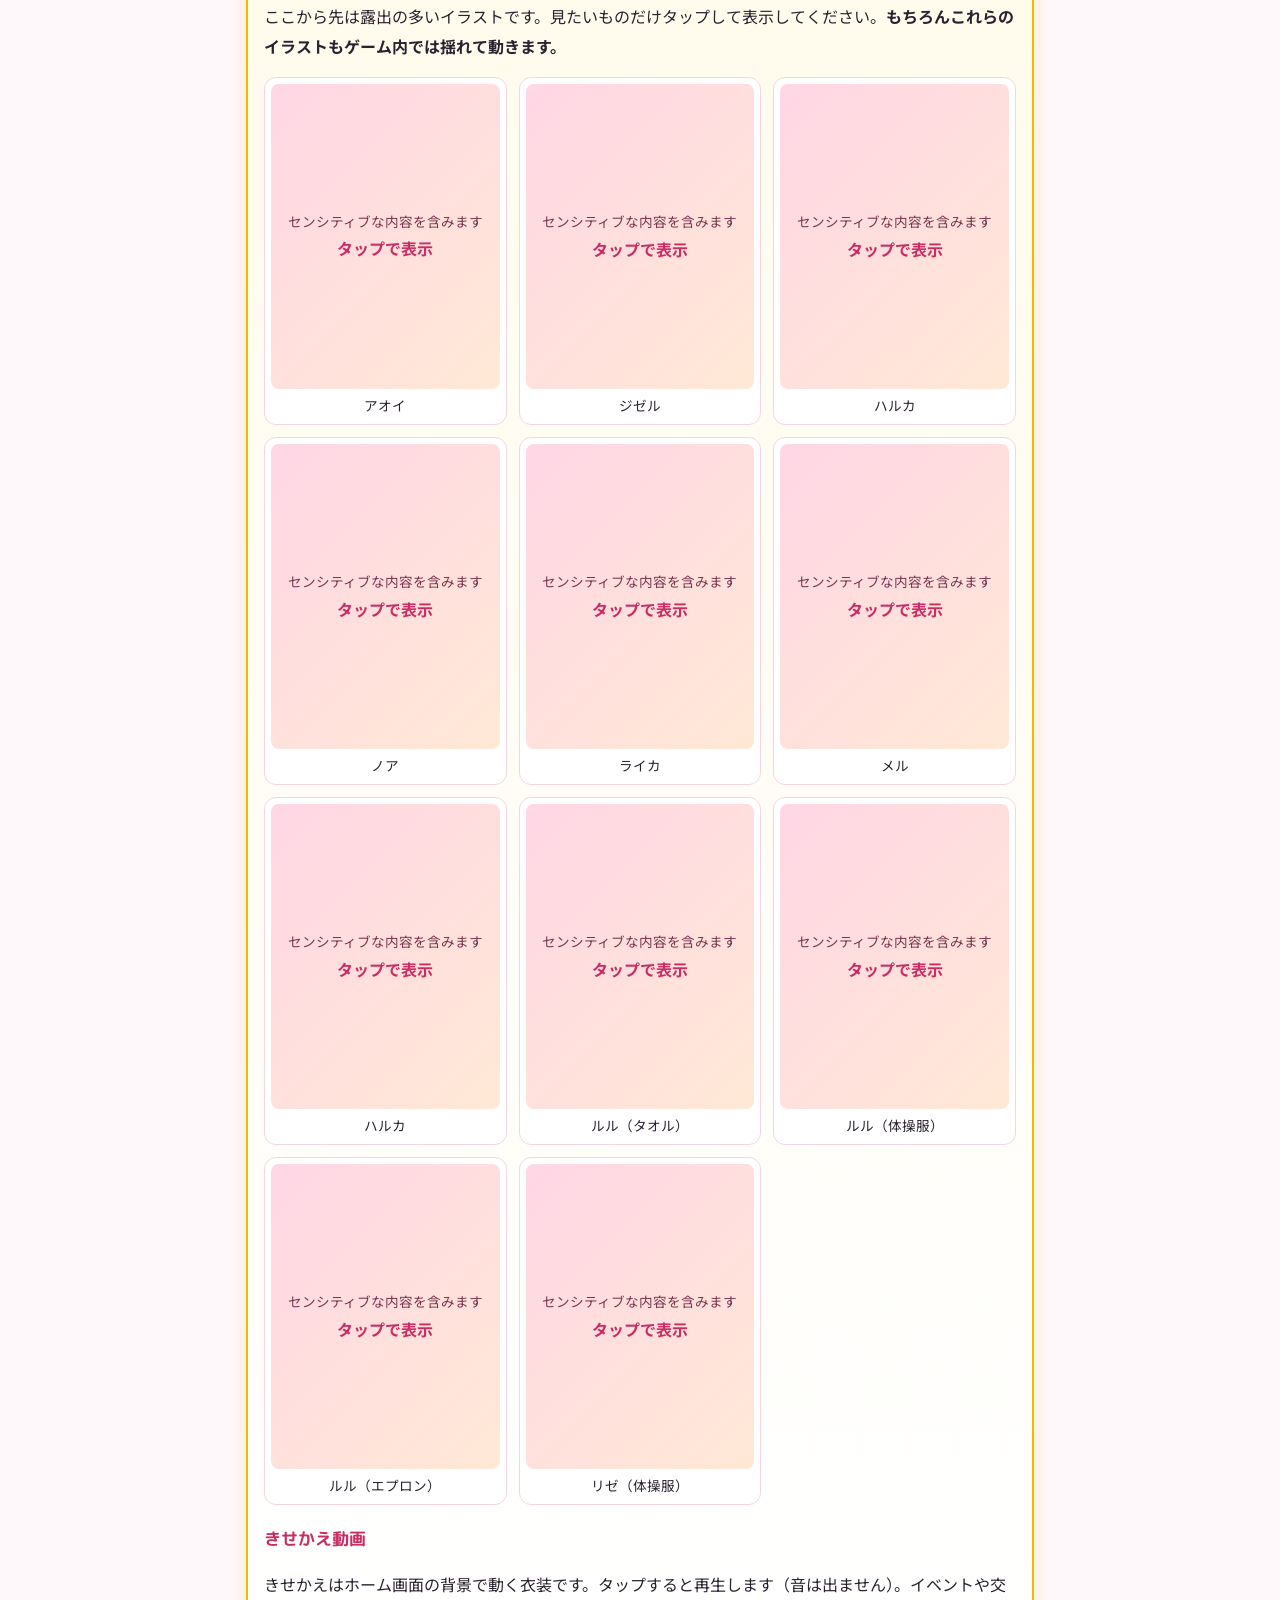
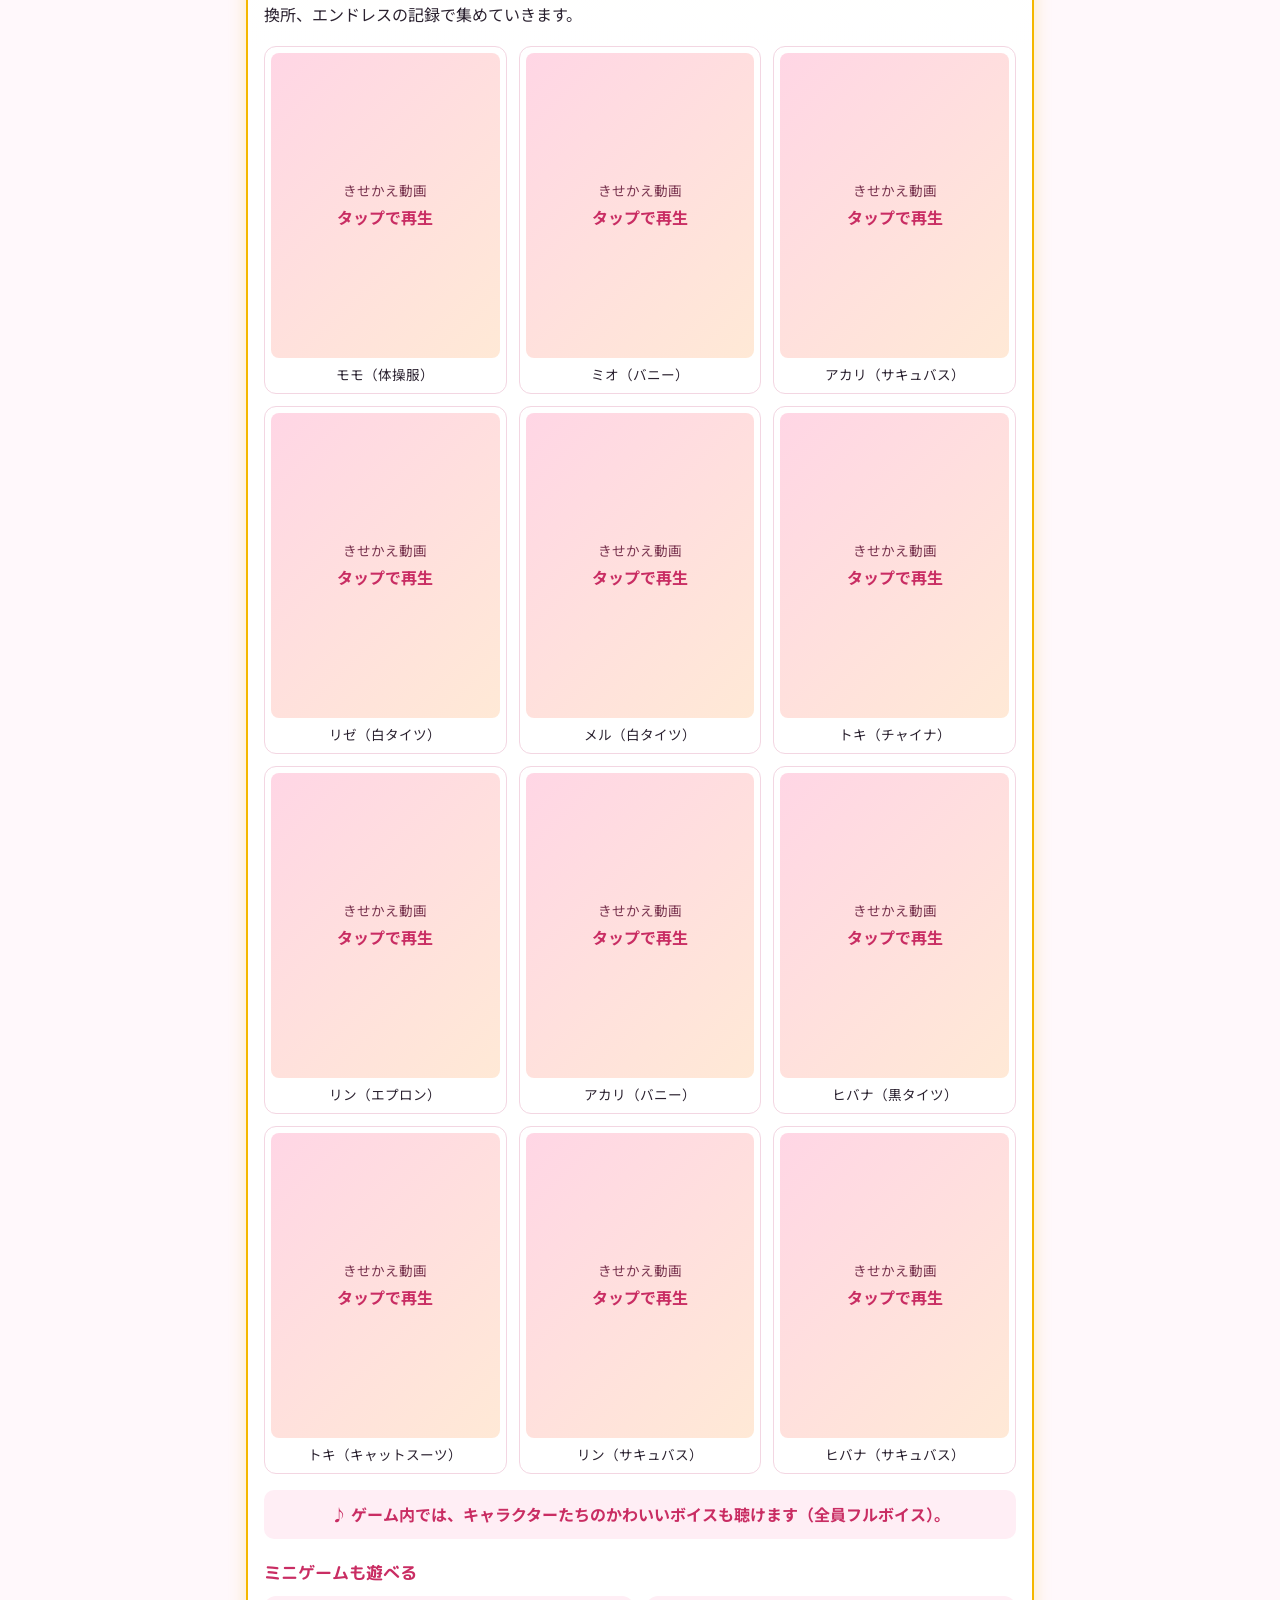
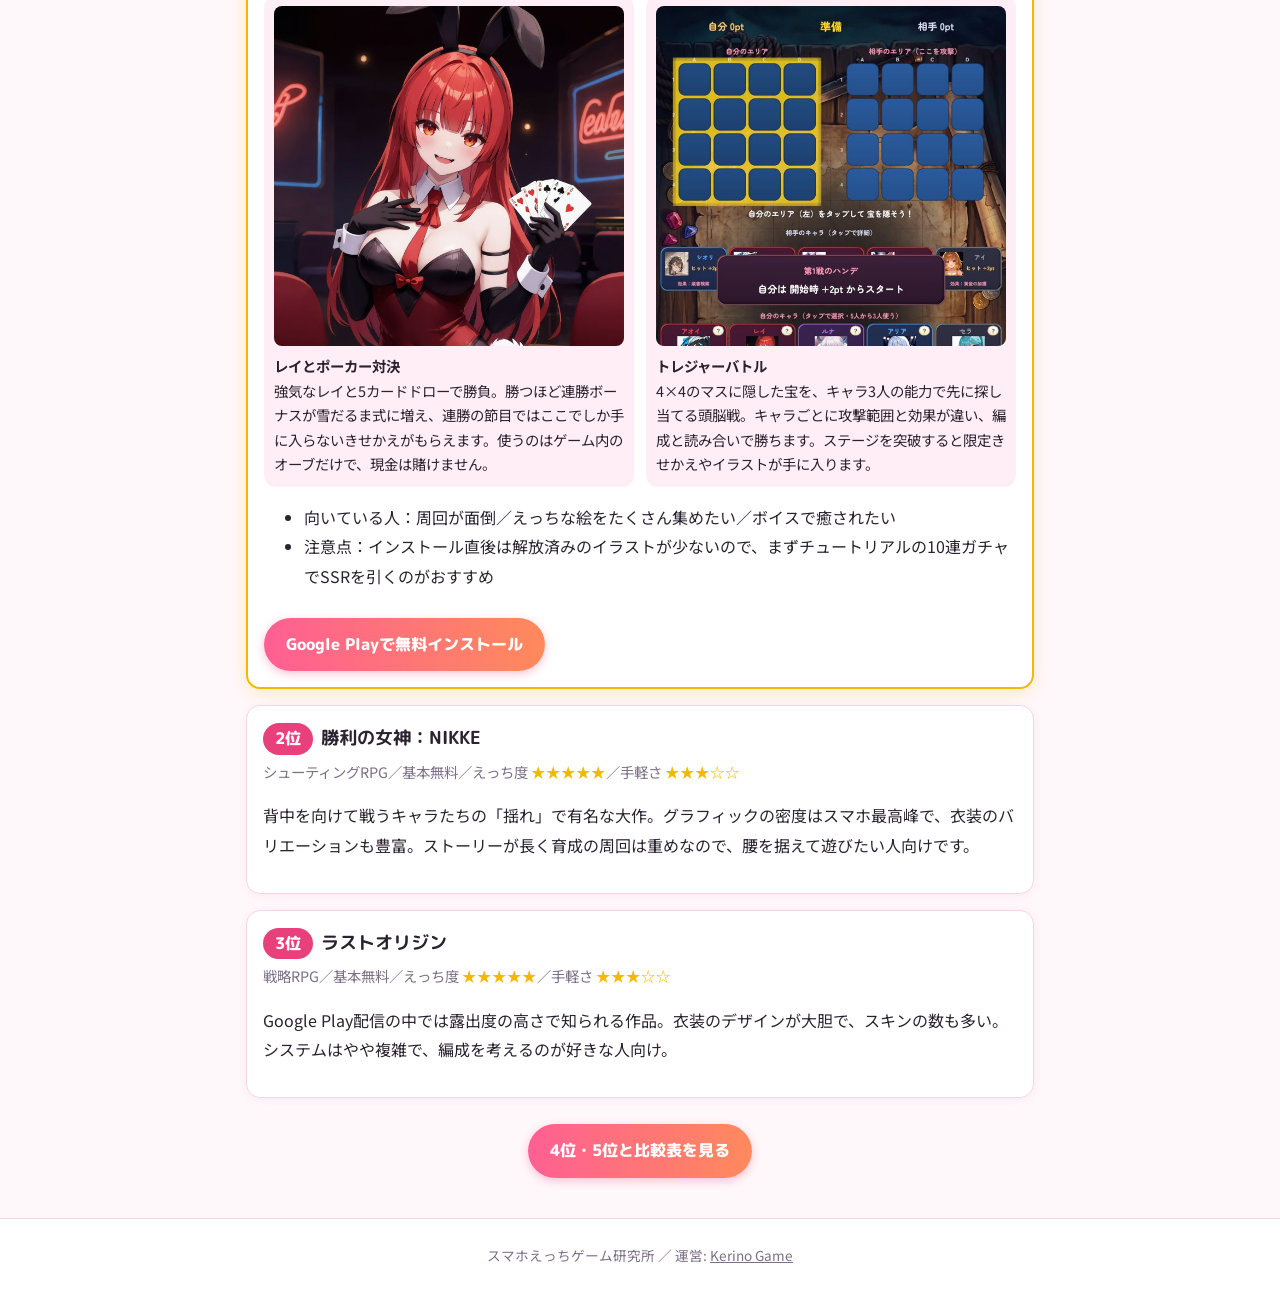
==== commit 5c35f0eb: "記事「きせかえ・着替えが楽しめるえっちなスマホゲーム」を公開（記事一覧と sitemap に追加・イラスト 6・きせかえ動画 8） Co-Authored-By: Claude Fable 5.2 <" ====
--- a/index.html
+++ b/index.html
@@ -24,6 +24,7 @@
 
 <h2>記事一覧</h2>
 <div class="list">
+<a class="item" href="kisekae-game-ecchi.html"><div class="t">きせかえ・着替えが楽しめるえっちなスマホゲーム｜スキン・別衣装キャラ・動く衣装の3タイプ</div><div class="d">きせかえ（着せ替え）のあるスマホゲームを「スキン」「別衣装キャラ」「動く衣装」の3タイプで整理。実例と選び方。</div></a>
 <a class="item" href="datsui-game-smartphone.html"><div class="t">スマホで遊べる脱衣系ゲームまとめ｜脱衣ブロック崩し・ダメージ破損・成人向け版の3タイプ</div><div class="d">スマホの脱衣系ゲームを「壊すほど開放」「ダメージ破損」「成人向け版あり」の3タイプで整理。実例と選び方。</div></a>
 <a class="item" href="gacha-price-per-pull.html"><div class="t">ガチャ1回いくら？ スマホゲームの単価相場と「SSR 1体いくら」の計算、課金せずに回す方法【2026年】</div><div class="d">主要タイトルの1連の値段を比較表で。石の単価からの計算、確率と天井からSSR 1体の値段を出す方法、無課金で回すコツ。1連125円の実例も。</div></a>
 <a class="item" href="google-play-ecchi-rules.html"><div class="t">Google Play でえっちなゲームはどこまで許される？ エロ規制のルール（ポリシー）を読んでみた</div><div class="d">アプリの中身・ストア掲載・広告で厳しさが違う理由と、年齢区分（IARC）の見方。範囲内でいちばん攻めた例も。</div></a>
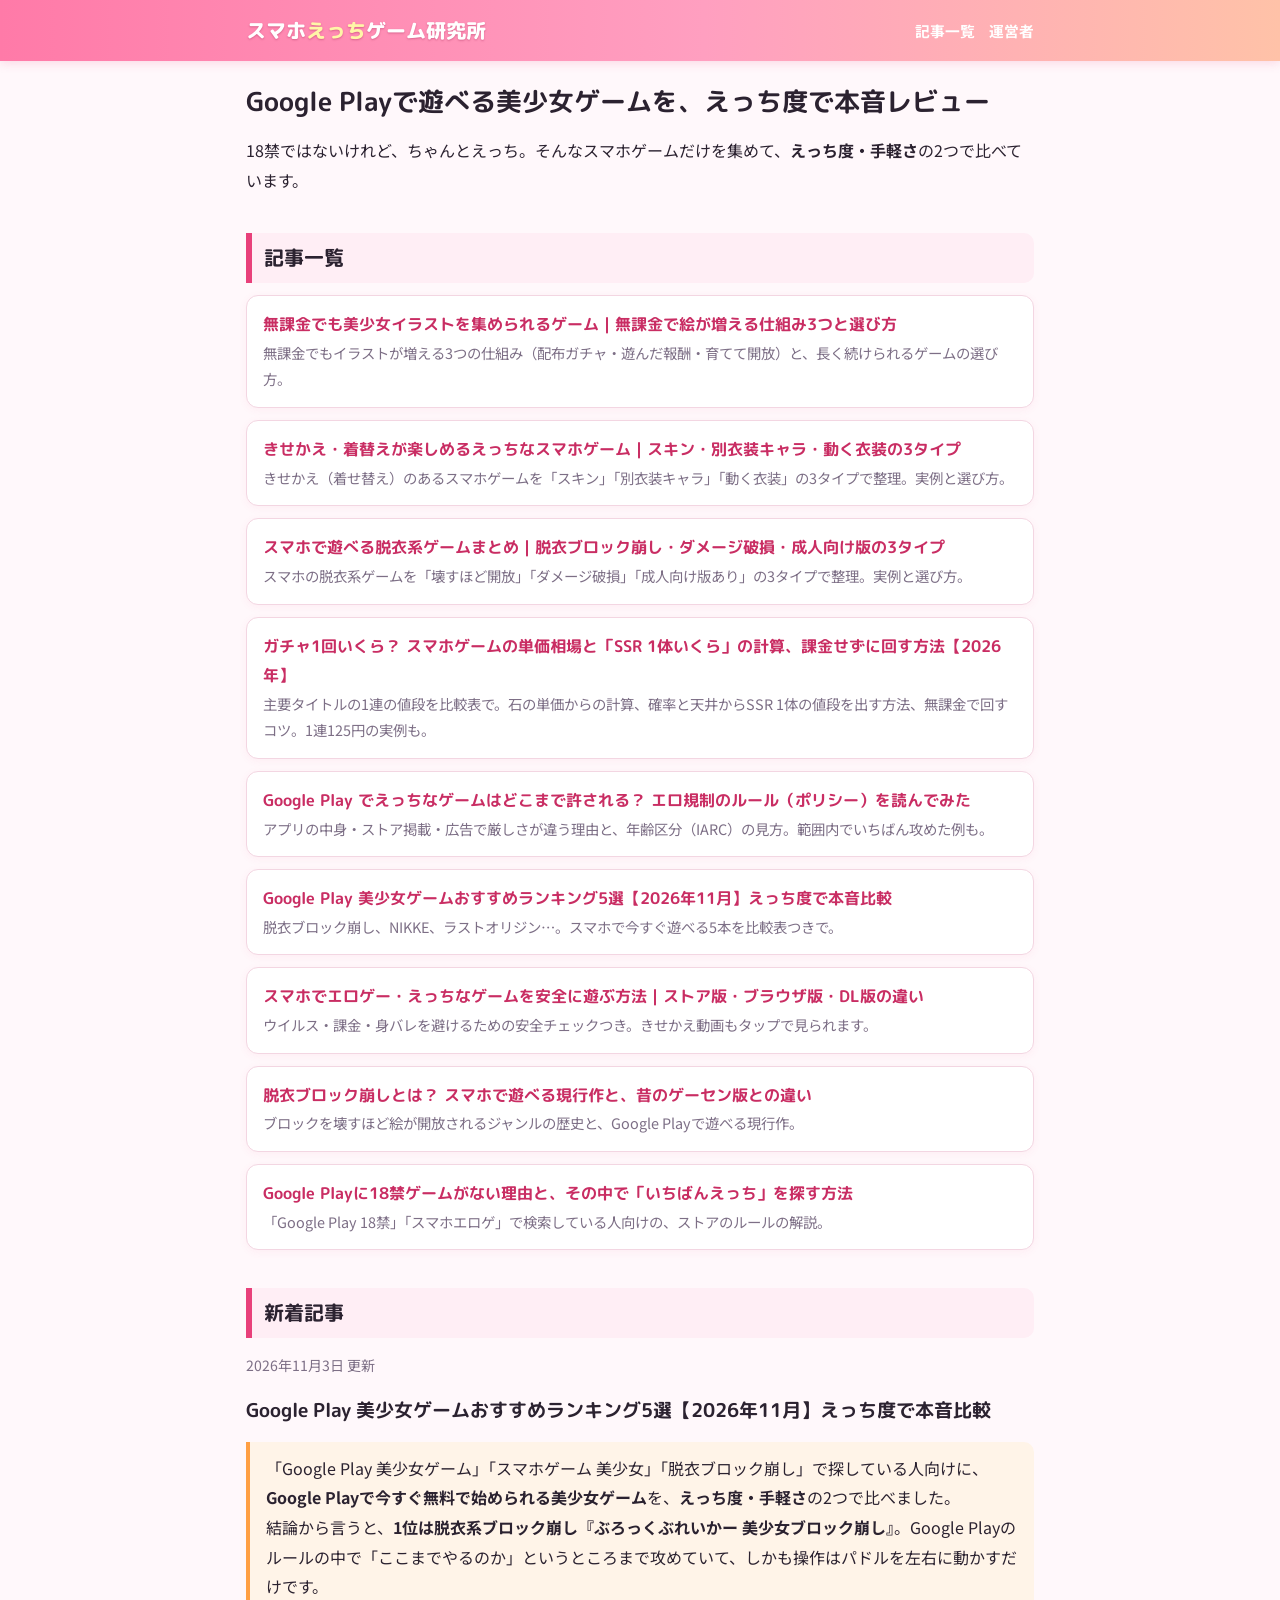
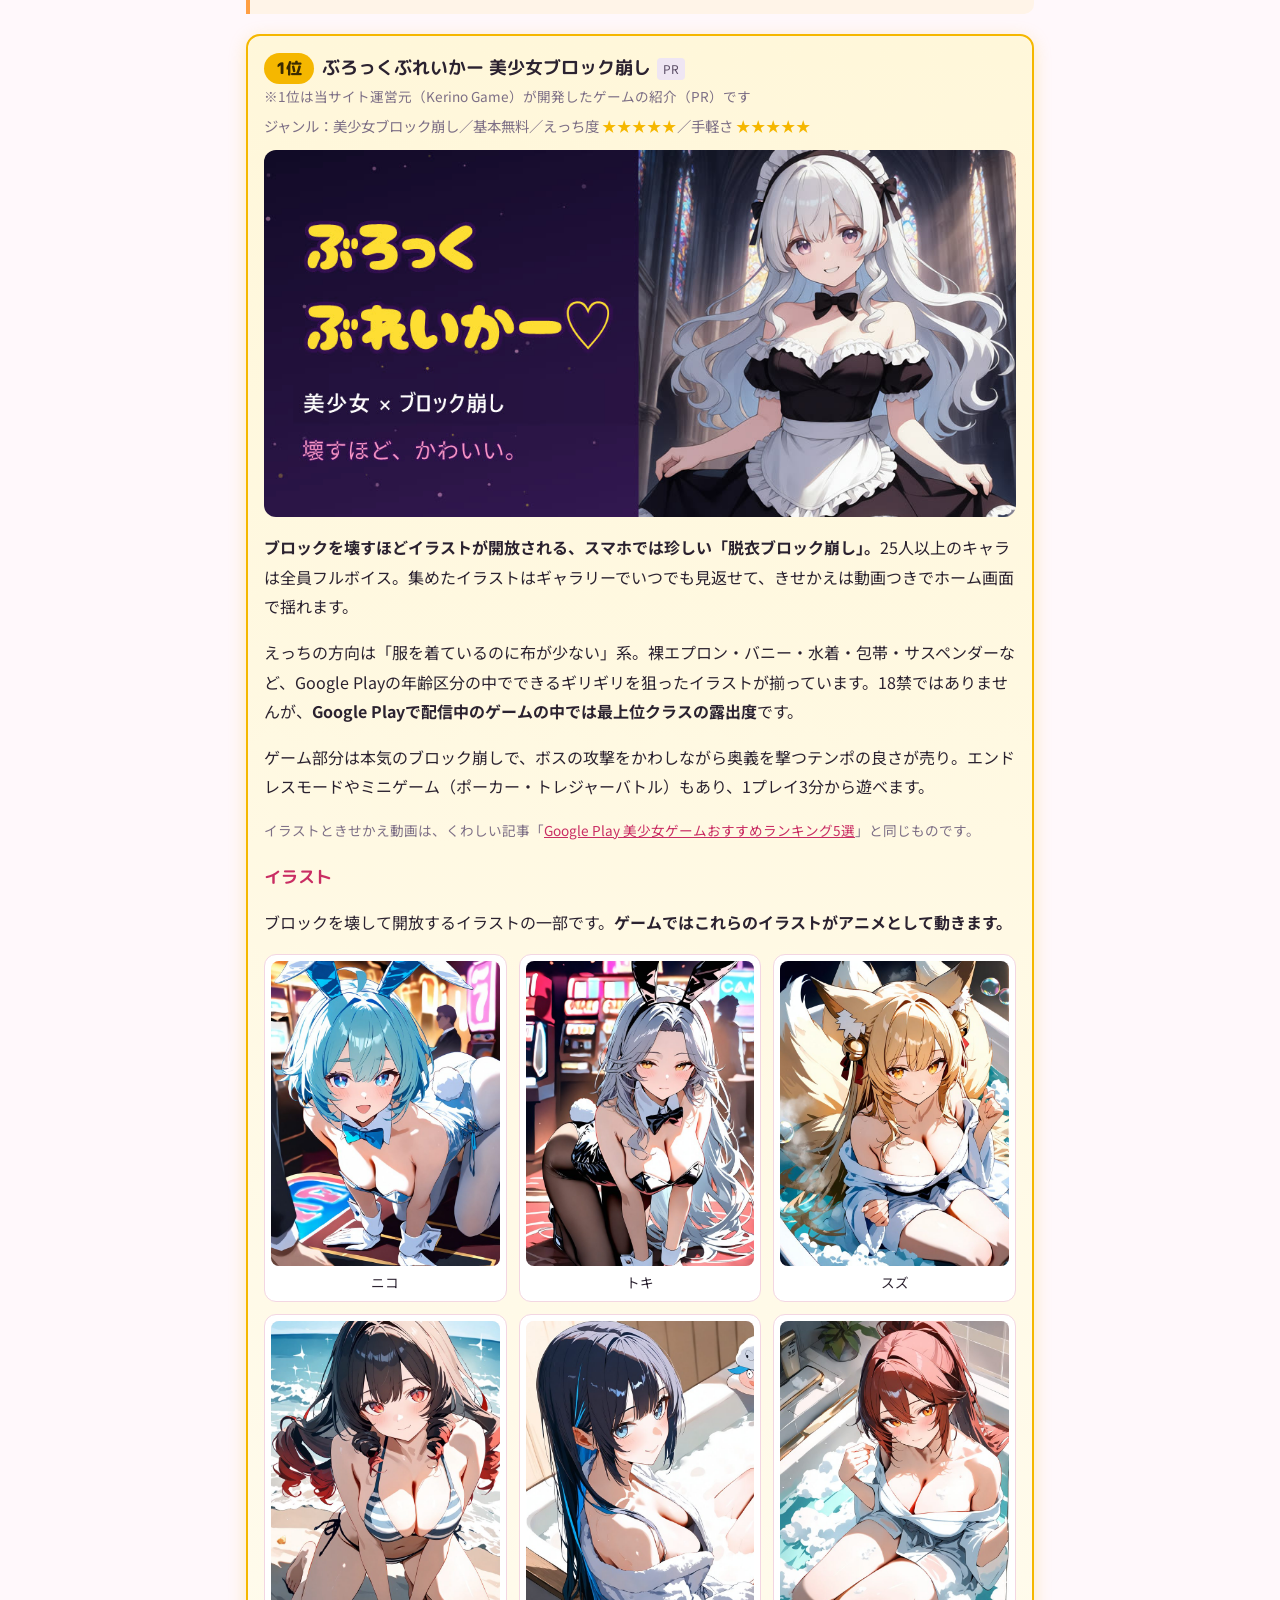
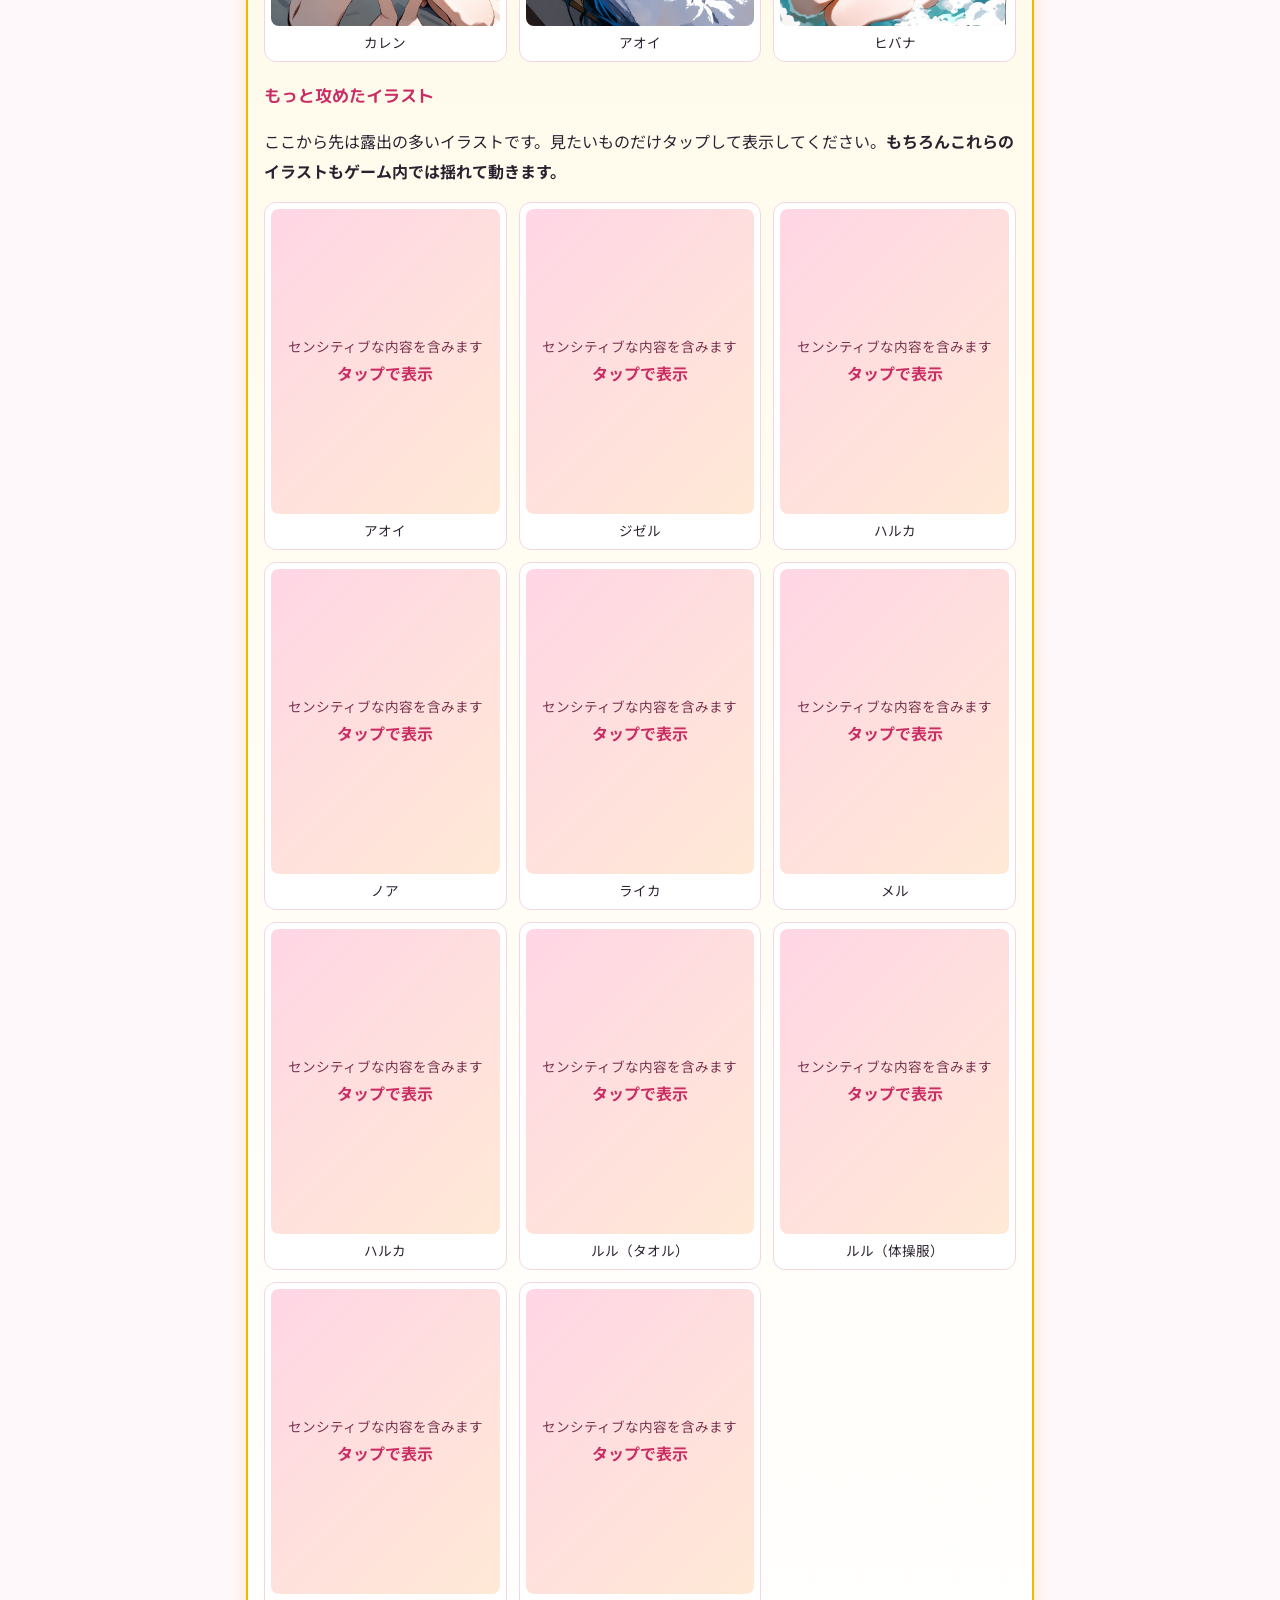
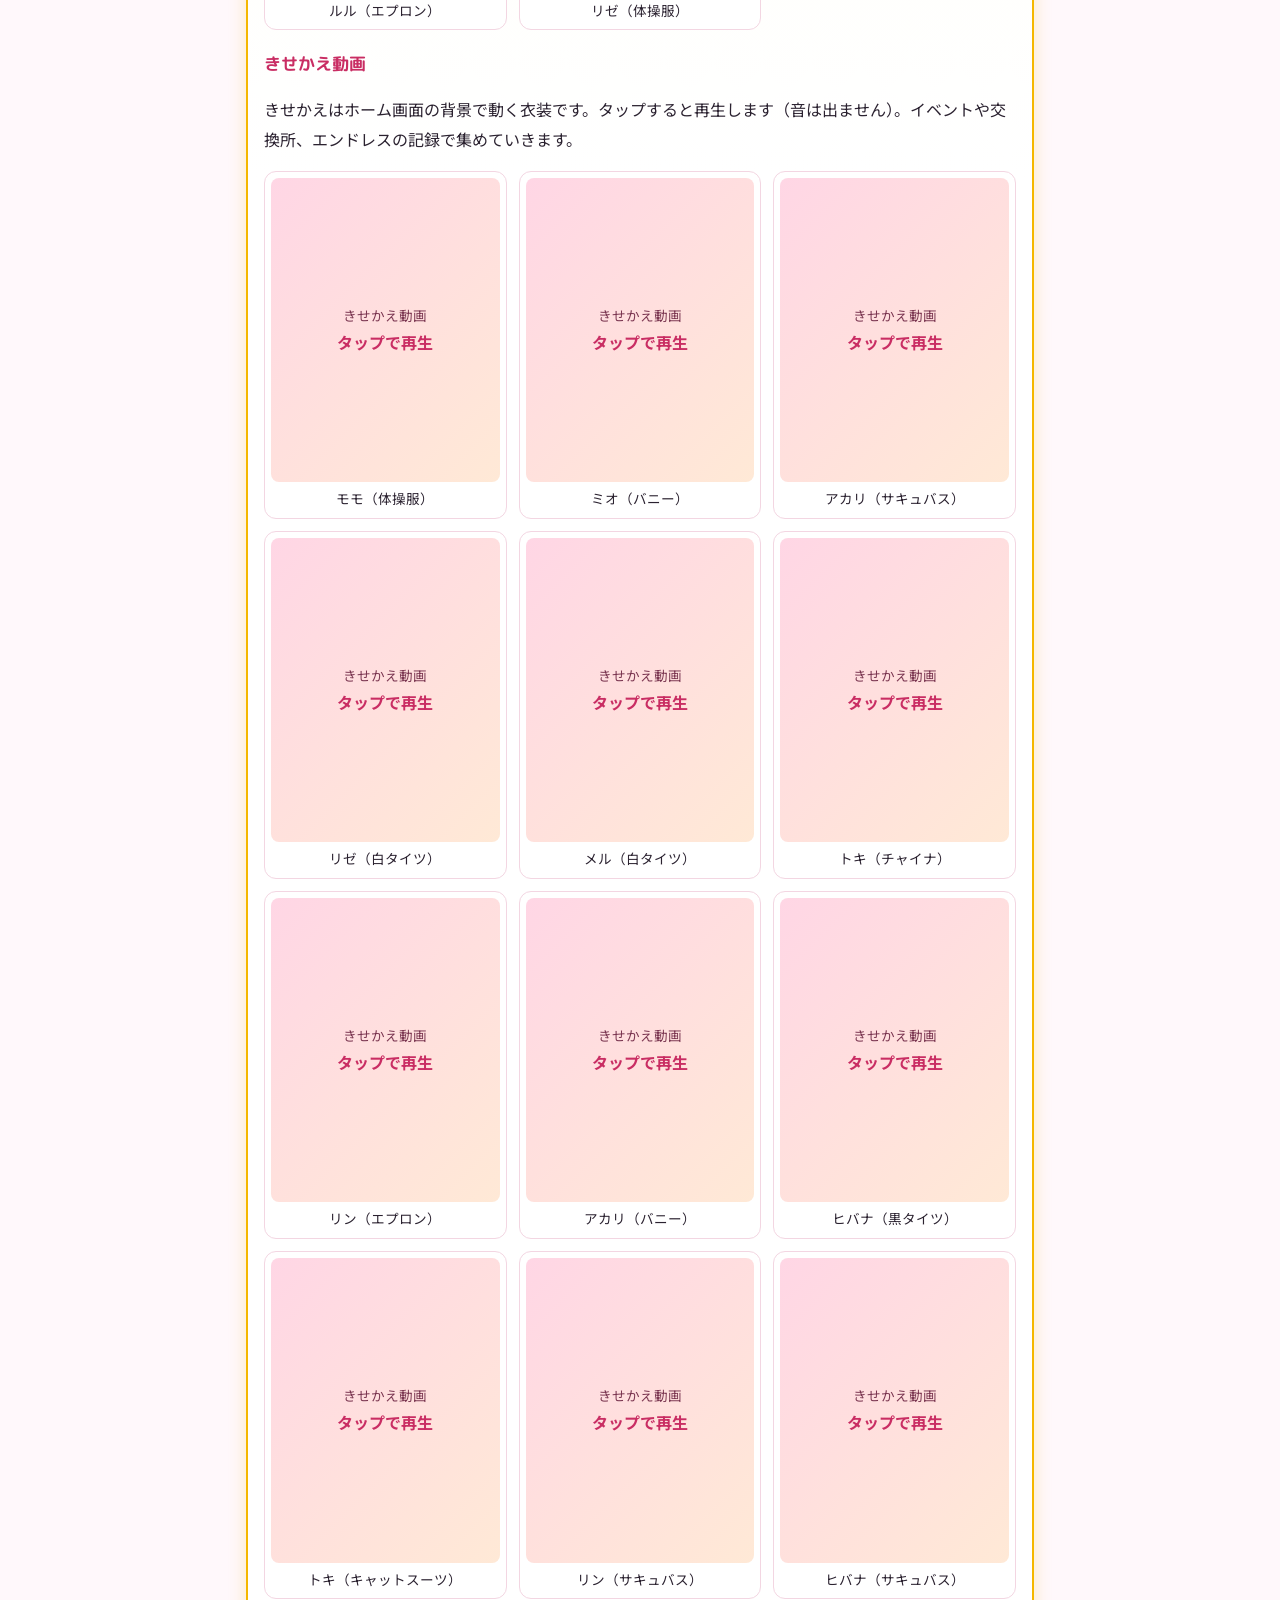
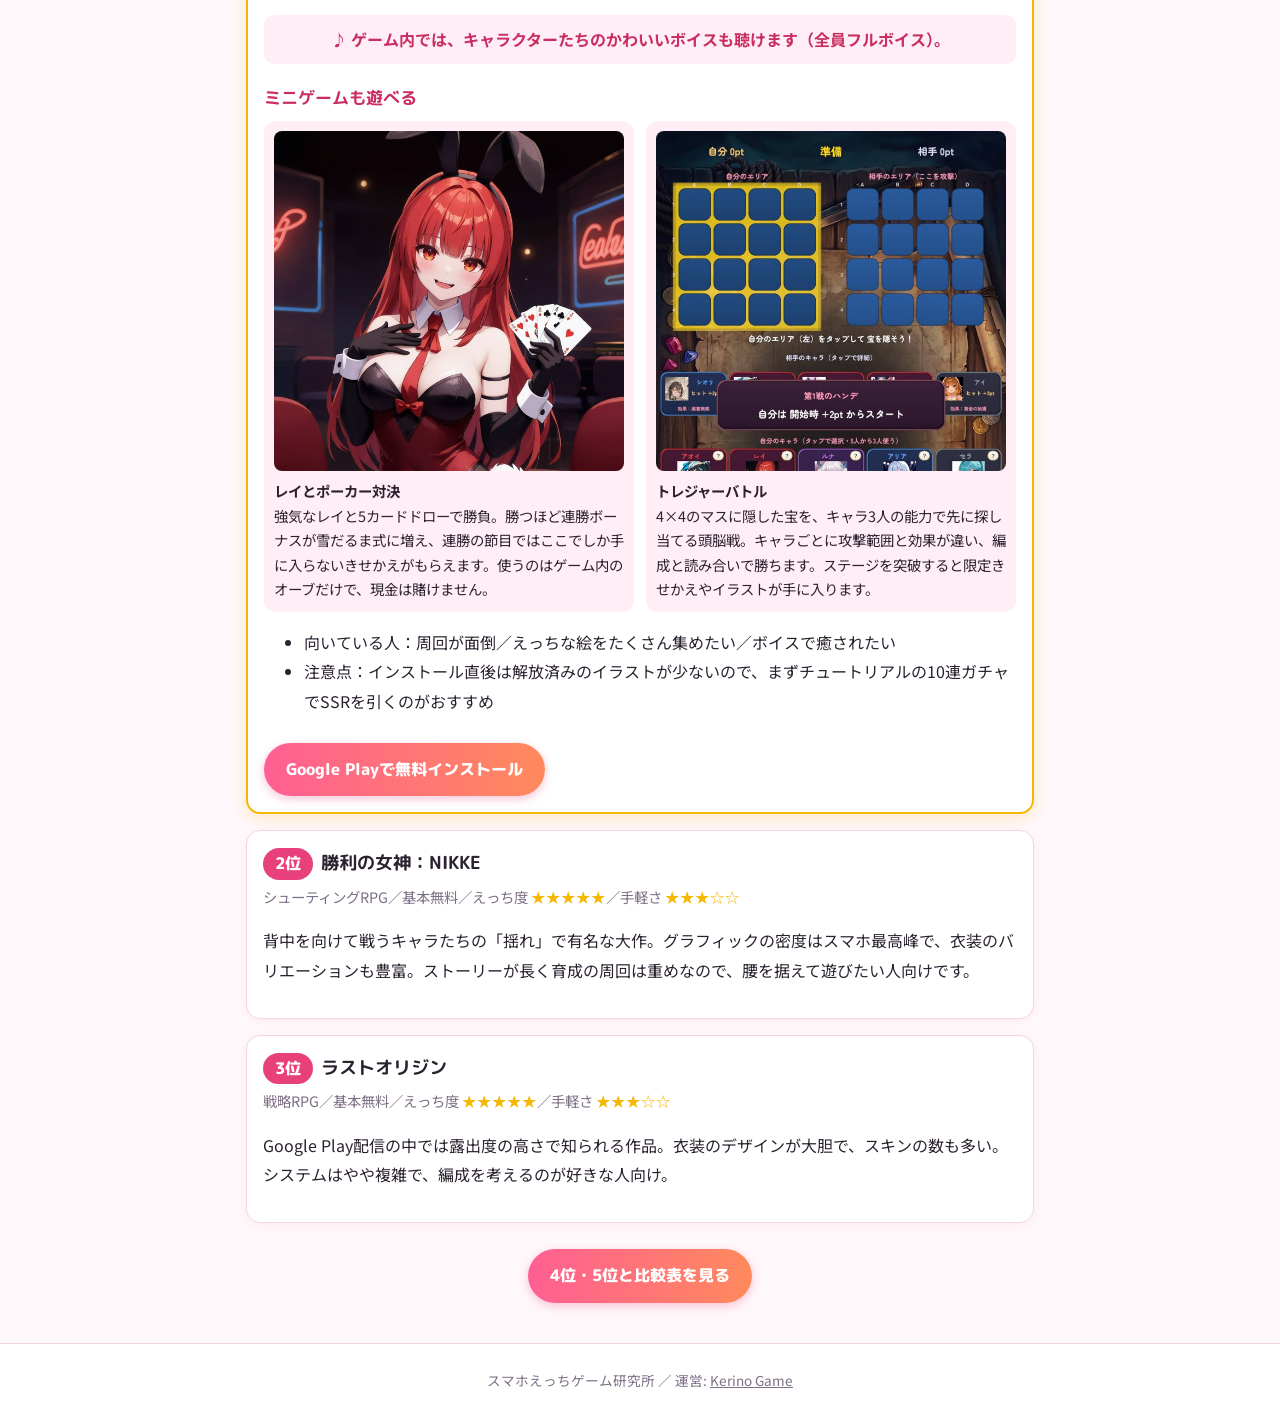
==== commit 89d60347: "記事「無課金でも美少女イラストを集められるゲーム」を公開（記事一覧と sitemap に追加） Co-Authored-By: Claude Fable 5.2 <noreply@anthropic." ====
--- a/index.html
+++ b/index.html
@@ -24,6 +24,7 @@
 
 <h2>記事一覧</h2>
 <div class="list">
+<a class="item" href="bishoujo-game-free.html"><div class="t">無課金でも美少女イラストを集められるゲーム｜無課金で絵が増える仕組み3つと選び方</div><div class="d">無課金でもイラストが増える3つの仕組み（配布ガチャ・遊んだ報酬・育てて開放）と、長く続けられるゲームの選び方。</div></a>
 <a class="item" href="kisekae-game-ecchi.html"><div class="t">きせかえ・着替えが楽しめるえっちなスマホゲーム｜スキン・別衣装キャラ・動く衣装の3タイプ</div><div class="d">きせかえ（着せ替え）のあるスマホゲームを「スキン」「別衣装キャラ」「動く衣装」の3タイプで整理。実例と選び方。</div></a>
 <a class="item" href="datsui-game-smartphone.html"><div class="t">スマホで遊べる脱衣系ゲームまとめ｜脱衣ブロック崩し・ダメージ破損・成人向け版の3タイプ</div><div class="d">スマホの脱衣系ゲームを「壊すほど開放」「ダメージ破損」「成人向け版あり」の3タイプで整理。実例と選び方。</div></a>
 <a class="item" href="gacha-price-per-pull.html"><div class="t">ガチャ1回いくら？ スマホゲームの単価相場と「SSR 1体いくら」の計算、課金せずに回す方法【2026年】</div><div class="d">主要タイトルの1連の値段を比較表で。石の単価からの計算、確率と天井からSSR 1体の値段を出す方法、無課金で回すコツ。1連125円の実例も。</div></a>
